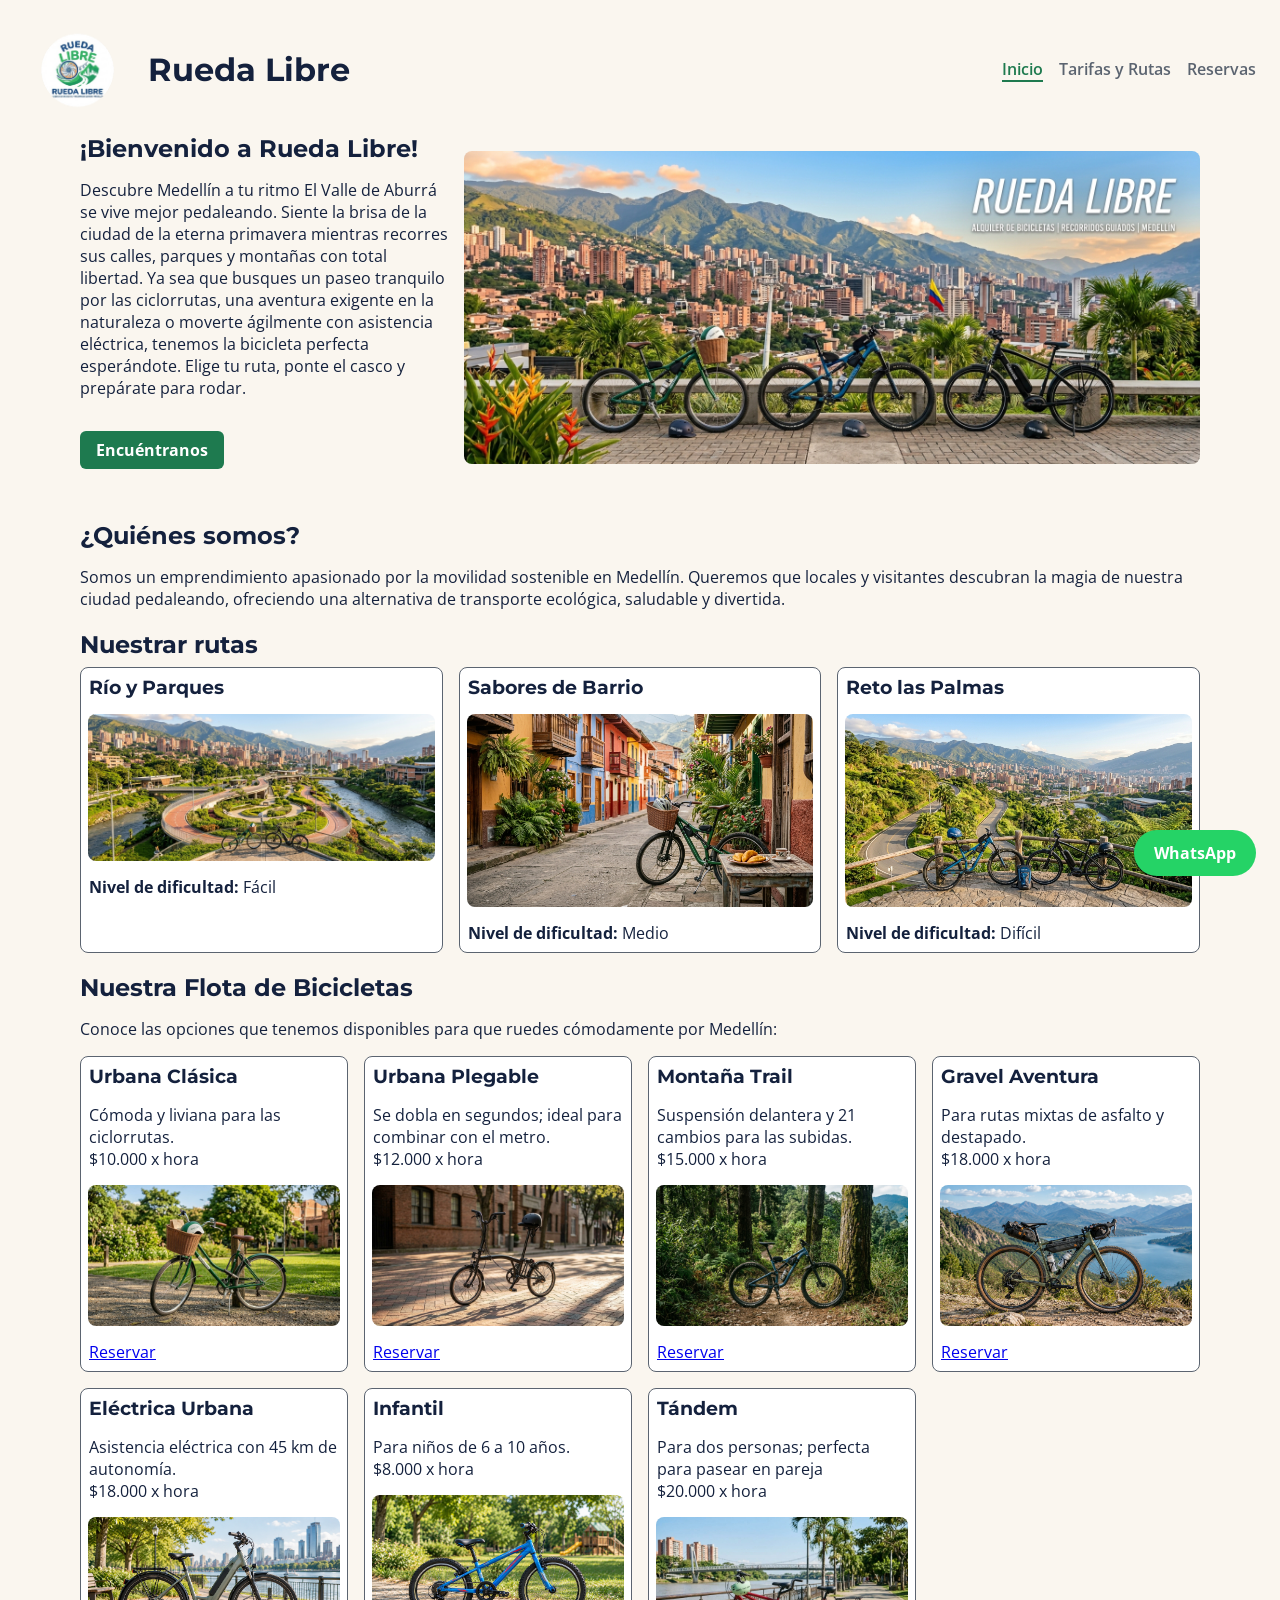
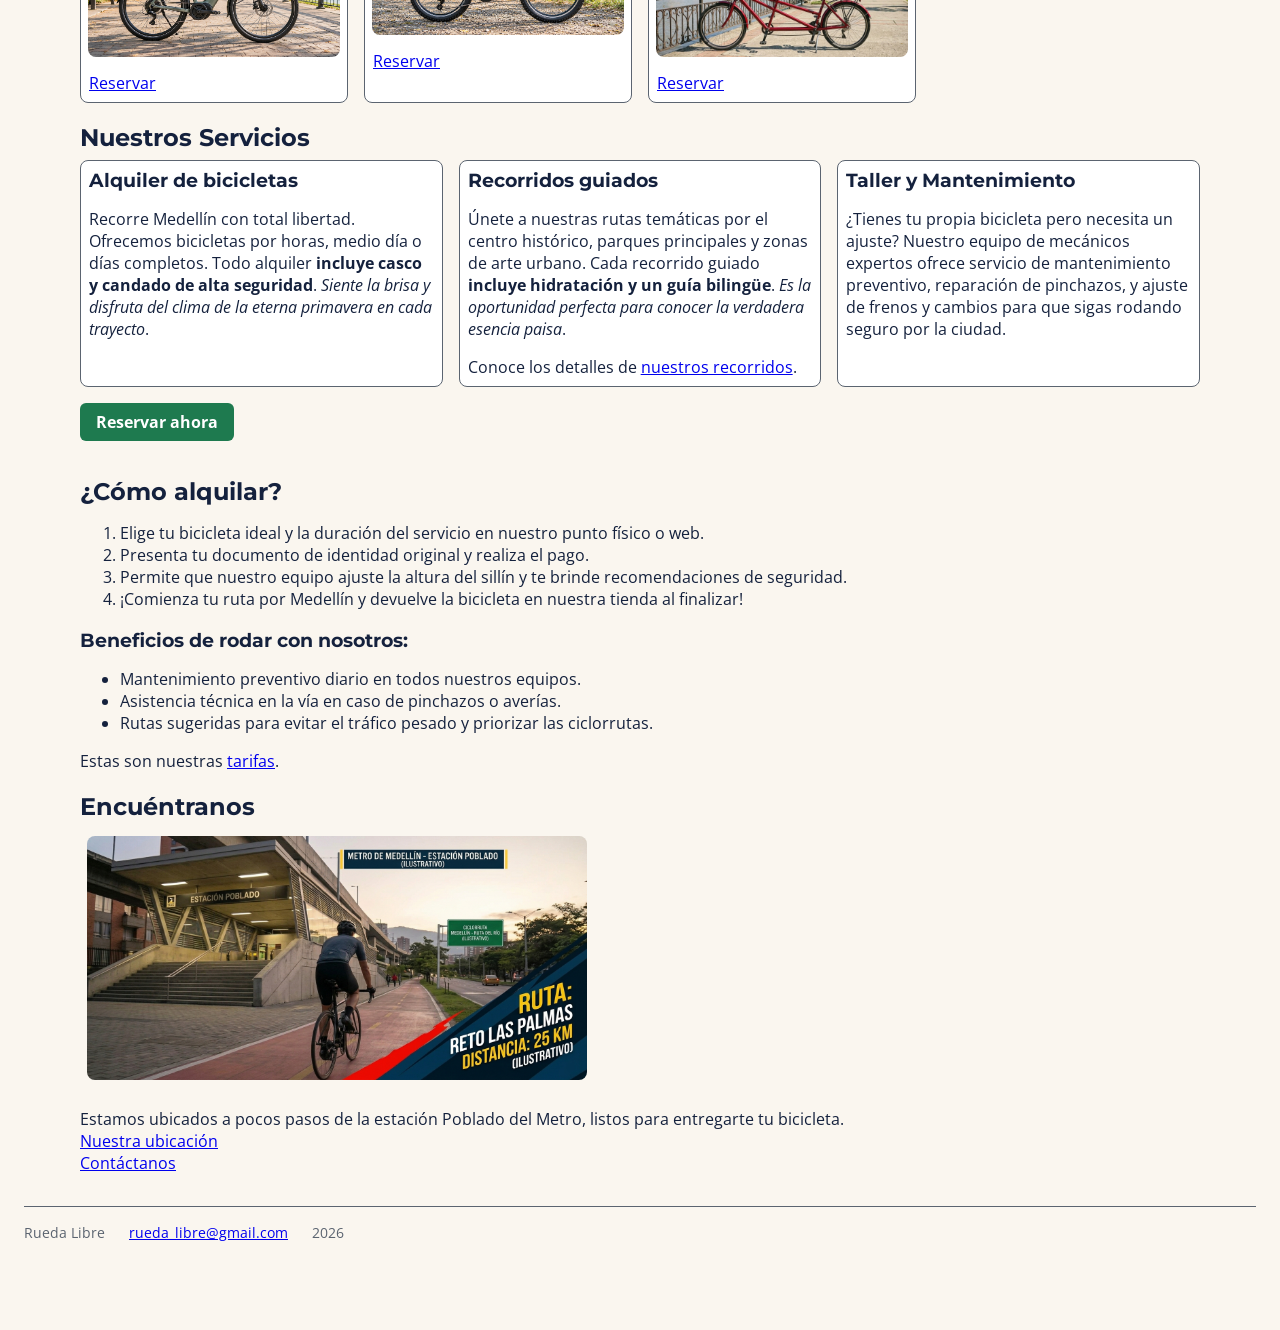
==== index.html @ ef1212b7 "MiniReto 5 - Sem 2" ====
<!doctype html>
<html lang="es">

<head>
    <meta charset="UTF-8" />
    <meta name="viewport" content="width=device-width, initial-scale=1.0" />
    <title>Rueda Libre | Alquiler de bicicletas en Medellín</title>
    <link rel="preconnect" href="https://fonts.googleapis.com" />
    <link rel="preconnect" href="https://fonts.gstatic.com" crossorigin />
    <link href="https://fonts.googleapis.com/css2?family=Montserrat:wght@700&family=Open+Sans:wght@400;600&display=swap"
        rel="stylesheet" />
    <link rel="stylesheet" href="css/style.css" />
</head>

<body>
    <header>
        <div class="header_left">
            <img src="img/rueda-libre.png" alt="Logo Rueda Libre">
            <h1>Rueda Libre</h1>
        </div>
        <div class="header_right">
            <nav>
                <ul id="menu">
                    <li><a href="index.html" class="activo">Inicio</a></li>
                    <li><a href="paginas/tarifas.html">Tarifas y Rutas</a></li>
                    <li><a href="paginas/reservas.html">Reservas</a></li>
                </ul>
            </nav>
        </div>
    </header>
    <main>
        <div id="contenedor-portada">
            <div>
                <h2>¡Bienvenido a Rueda Libre!</h2>
                <p>
                    Descubre Medellín a tu ritmo El Valle de
                    Aburrá se vive mejor pedaleando. Siente la brisa de la ciudad de la
                    eterna primavera mientras recorres sus calles, parques y montañas
                    con total libertad. Ya sea que busques un paseo tranquilo por las
                    ciclorrutas, una aventura exigente en la naturaleza o moverte
                    ágilmente con asistencia eléctrica, tenemos la bicicleta perfecta
                    esperándote. Elige tu ruta, ponte el casco y prepárate para rodar.
                </p>
                <p><a href="#encuentranos" class="boton-primario">Encuéntranos</a></p>
            </div>
            <img src="img/portada.jpeg" alt="Portada Rueda Libre" id="imagen-portada">
        </div>

        <section>
            <h2>¿Quiénes somos?</h2>
            <p>
                Somos un emprendimiento apasionado por la movilidad sostenible en
                Medellín. Queremos que locales y visitantes descubran la magia de
                nuestra ciudad pedaleando, ofreciendo una alternativa de transporte
                ecológica, saludable y divertida.
            </p>
        </section>

        <section>
            <h2>Nuestrar rutas</h2>
            <div class="contenedor-tarjeta">
                <article>
                    <h3>Río y Parques</h3>
                    <img src="img/ruta-rio-parques.jpg" alt="Imagen ilustrativa Río y Parques">
                    <p><strong>Nivel de dificultad: </strong>Fácil</p>
                </article>
                <article>
                    <h3>Sabores de Barrio</h3>
                    <img src="img/ruta-sabores-barrio.jpg" alt="Imagen ilustrativa Sabores de Barrio">
                    <p><strong>Nivel de dificultad: </strong>Medio</p>
                </article>
                <article>
                    <h3>Reto las Palmas</h3>
                    <img src="img/ruta-reto-palmas.jpg" alt="Imagen ilustrativa Reto las Palmas">
                    <p><strong>Nivel de dificultad: </strong>Difícil</p>
                </article>
            </div>
        </section>

        <section>
            <h2>Nuestra Flota de Bicicletas</h2>
            <p>
                Conoce las opciones que tenemos disponibles para que ruedes
                cómodamente por Medellín:
            </p>
            <div class="contenedor-tarjeta">
                <article>
                    <h3>Urbana Clásica</h3>
                    <p>Cómoda y liviana para las ciclorrutas. <br />$10.000 x hora</p>
                    <img src="img/urbana-clasica.jpg" alt="Bicicleta Urbana Clásica">
                    <a href="paginas/reservas.html">Reservar</a>
                </article>

                <article>
                    <h3>Urbana Plegable</h3>
                    <p>
                        Se dobla en segundos; ideal para combinar con el metro.
                        <br />$12.000 x hora
                    </p>
                    <img src="img/urbana-plegable.jpg" alt="Bicicleta Urbana Plegable">
                    <a href="paginas/reservas.html">Reservar</a>
                </article>

                <article>
                    <h3>Montaña Trail</h3>
                    <p>
                        Suspensión delantera y 21 cambios para las subidas. <br />$15.000
                        x hora
                    </p>
                    <img src="img/montana-trail.jpg" alt="Bicicleta Montaña Trail">
                    <a href="paginas/reservas.html">Reservar</a>
                </article>

                <article>
                    <h3>Gravel Aventura</h3>
                    <p>
                        Para rutas mixtas de asfalto y destapado. <br />$18.000 x hora
                    </p>
                    <img src="img/gravel-aventura.jpg" alt="Bicicleta Gravel Aventura">
                    <a href="paginas/reservas.html">Reservar</a>
                </article>

                <article>
                    <h3>Eléctrica Urbana</h3>
                    <p>
                        Asistencia eléctrica con 45 km de autonomía. <br />$18.000 x hora
                    </p>
                    <img src="img/electrica-urbana.jpg" alt="Bicicleta Eléctrica Urbana">
                    <a href="paginas/reservas.html">Reservar</a>
                </article>

                <article>
                    <h3>Infantil</h3>
                    <p>Para niños de 6 a 10 años. <br />$8.000 x hora</p>
                    <img src="img/bicicleta-infantil.jpg" alt="Bicicleta Infantil">
                    <a href="paginas/reservas.html">Reservar</a>
                </article>

                <article>
                    <h3>Tándem</h3>
                    <p>
                        Para dos personas; perfecta para pasear en pareja <br />$20.000 x
                        hora
                    </p>
                    <img src="img/bicicleta-tandem.jpg" alt="Bicicleta Tándem">
                    <a href="paginas/reservas.html">Reservar</a>
                </article>
            </div>
        </section>

        <section>
            <h2>Nuestros Servicios</h2>
            <div class="contenedor-tarjeta">
                <article>
                    <h3>Alquiler de bicicletas</h3>
                    <p>
                        Recorre Medellín con total libertad. Ofrecemos bicicletas por
                        horas, medio día o días completos. Todo alquiler
                        <strong>incluye casco y candado de alta seguridad</strong>.
                        <em>Siente la brisa y disfruta del clima de la eterna primavera en
                            cada trayecto</em>.
                    </p>
                </article>

                <article>
                    <h3>Recorridos guiados</h3>
                    <p>
                        Únete a nuestras rutas temáticas por el centro histórico, parques
                        principales y zonas de arte urbano. Cada recorrido guiado
                        <strong>incluye hidratación y un guía bilingüe</strong>.
                        <em>Es la oportunidad perfecta para conocer la verdadera esencia
                            paisa</em>.
                    </p>
                    <p>
                        Conoce los detalles de
                        <a href="paginas/tarifas.html#recorridos_guiados" id="recorridos">nuestros recorridos</a>.
                    </p>
                </article>

                <article>
                    <h3>Taller y Mantenimiento</h3>
                    <p>
                        ¿Tienes tu propia bicicleta pero necesita un ajuste? Nuestro
                        equipo de mecánicos expertos ofrece servicio de mantenimiento
                        preventivo, reparación de pinchazos, y ajuste de frenos y cambios
                        para que sigas rodando seguro por la ciudad.
                    </p>
                </article>
            </div>
            <a href="paginas/reservas.html" class="boton-primario">Reservar ahora</a>
        </section>

        <section>
            <h2>¿Cómo alquilar?</h2>
            <ol>
                <li>
                    Elige tu bicicleta ideal y la duración del servicio en nuestro punto
                    físico o web.
                </li>
                <li>
                    Presenta tu documento de identidad original y realiza el pago.
                </li>
                <li>
                    Permite que nuestro equipo ajuste la altura del sillín y te brinde
                    recomendaciones de seguridad.
                </li>
                <li>
                    ¡Comienza tu ruta por Medellín y devuelve la bicicleta en nuestra
                    tienda al finalizar!
                </li>
            </ol>

            <h3>Beneficios de rodar con nosotros:</h3>
            <ul>
                <li>Mantenimiento preventivo diario en todos nuestros equipos.</li>
                <li>Asistencia técnica en la vía en caso de pinchazos o averías.</li>
                <li>
                    Rutas sugeridas para evitar el tráfico pesado y priorizar las
                    ciclorrutas.
                </li>
            </ul>
            <p>Estas son nuestras <a href="paginas/tarifas.html">tarifas</a>.</p>
        </section>

        <section>
            <h2 id="encuentranos">Encuéntranos</h2>
            <img src="img/ruta.jpeg" alt="Imagen Ilustrativa Ruta: Reto de Palmas" width="500" height="300" />
            <p>
                Estamos ubicados a pocos pasos de la estación Poblado del Metro,
                listos para entregarte tu bicicleta.<br />
                <a href="https://maps.app.goo.gl/J8Z7sCLFVsoX4RQG8" target="_blank">Nuestra ubicación</a><br />
                <a href="mailto:rueda_libre@gmail.com">Contáctanos</a>
            </p>
        </section>
    </main>
    <footer>
        Rueda Libre
        <a href="mailto:rueda_libre@gmail.com">rueda_libre@gmail.com</a>
        2026
    </footer>

    <a href="https://wa.me/573000000000" target="_blank" class="boton-whatsapp" aria-label="Contactar por WhatsApp">
        WhatsApp
    </a>
</body>

</html>
---- css/style.css ----
/************************************************************************
 * RUEDA LIBRE v1.5 - HOJA DE ESTILOS (CSS)
 * Arquitectura: Mobile-First
 ************************************************************************/

/* ==========================================================================
1. VARIABLES GLOBALES Y RESET
========================================================================== */
:root {
    --color-verde: #1e7a4f;
    --color-naranja: #f39a2b;
    --color-azul: #14213d;
    --color-crema: #faf6ef;
    --color-gris: #5b6470;

    --font-titulos: "Montserrat", system-ui, -apple-system, sans-serif;
    --font-cuerpo: "Open Sans", Arial, Helvetica, sans-serif;

    --spacing-sm: 0.5rem;
    --spacing-md: 1rem;
    --spacing-lg: 2rem;
}

* {
    box-sizing: border-box;
}

/* ==========================================================================
2. ESTILOS BASE Y TIPOGRAFÍA
   ========================================================================== */
body {
    background-color: var(--color-crema);
    font-family: var(--font-cuerpo);
    color: var(--color-azul);
    padding: var(--spacing-md);
    padding-bottom: 5rem;
}

main {
    max-width: 70rem;
    margin: 0 auto;
}

h1,
h2,
h3 {
    font-family: var(--font-titulos);
    color: var(--color-azul);
    margin-bottom: var(--spacing-sm);
}

h1 {
    margin: 0;
    padding: 0;
}

p,
ul,
ol {
    margin-bottom: var(--spacing-md);
}

img {
    max-width: 100%;
    height: auto;
    border-radius: 8px;
    margin: 7px;
}

#imagen-portada {
    max-width: 100%;
    height: auto;
    margin: 0;
}

/* ==========================================================================
3. DISEÑO MÓVIL (MOBILE FIRST - ESTILOS POR DEFECTO)
========================================================================== */

/* --- 3.1 Encabezado y Navegación --- */
header {
    display: flex;
    flex-direction: column;
    justify-content: center;
    align-items: center;
    gap: 1rem;
}

.header_left {
    display: flex;
    justify-content: space-around;
    align-items: center;
    gap: 1rem;
}

.header_right {
    display: flex;
    justify-content: flex-end;
    align-items: center;
}

header img {
    padding: 0;
    border: 0;
    width: 20%;
    max-width: 20rem;
    min-height: 10vh;
    margin: 0;
    object-fit: cover;
}

nav {
    display: flex;
    justify-content: center;
    align-items: center;
}

nav ul {
    padding: 0;
}

#menu {
    display: flex;
    flex-direction: column;
    justify-content: center;
    align-items: center;
    gap: 1rem;
    list-style: none;
}

#menu a {
    color: var(--color-gris);
    text-decoration: none;
    font-weight: 600;
}

#menu a.activo {
    color: var(--color-verde);
    border-bottom: 2px solid var(--color-verde);
}

#menu a:hover,
#menu a:focus {
    color: var(--color-naranja);
    outline: 2px dashed var(--color-naranja);
    outline-offset: 4px;
}

/* --- 3.2 Componentes: Tarjetas, Botones y WhatsApp --- */

/* Portada */

/* Tarjetas de servicios */
.contenedor-tarjeta {
    display: grid;
    grid-template-columns: 1fr;
    gap: var(--spacing-md);
}

article {
    display: flex;
    flex-direction: column;
    column-gap: 5rem;
    border: 1px solid var(--color-gris);
    border-radius: 8px;
    background-color: #ffffff;
}

article p,
article h3,
article a {
    margin: var(--spacing-sm);
}

#recorridos {
    margin: 0;
}

/* Formulario y Contacto */
#contenedor-reservas {
    display: grid;
    grid-template-columns: 1fr;
    gap: 2rem;
}

#contenedor-formulario {
    display: grid;
    order: -1;
}

.contenedor-campo-informacion {
    display: flex;
    flex-direction: column;
    gap: 1rem;
    margin-bottom: var(--spacing-md);
}

/* Botones Principales */
.boton-primario,
button {
    display: inline-block;
    background-color: var(--color-verde);
    color: #ffffff;
    padding: var(--spacing-sm) var(--spacing-md);
    border-radius: 6px;
    text-decoration: none;
    font-weight: 700;
    border: none;
    cursor: pointer;
    margin: var(--spacing-md) 0;
}

.boton-primario:hover,
.boton-primario:focus,
button:hover,
button:focus {
    background-color: var(--color-naranja);
    color: var(--color-azul);
    outline: 3px solid var(--color-azul);
}

/* Botón flotante de WhatsApp */
.boton-whatsapp {
    position: fixed;
    bottom: 1.5rem;
    right: 1.5rem;
    background-color: #25d366;
    color: #ffffff;
    padding: 0.75rem 1.25rem;
    border-radius: 50px;
    text-decoration: none;
    font-weight: 700;
}

.boton-whatsapp:hover,
.boton-whatsapp:focus {
    background-color: #128c7e;
    outline: 3px solid var(--color-naranja);
}

/* --- 3.3 Tablas y Formularios --- */
table {
    width: 100%;
    border-collapse: collapse;
    margin-bottom: var(--spacing-lg);
    font-size: smaller;
}

th,
td {
    padding: 0.25rem;
    border: 1px solid var(--color-gris);
}

th {
    background-color: var(--color-azul);
    color: var(--color-crema);
}

fieldset {
    border: 1px solid var(--color-gris);
    border-radius: 8px;
    padding: var(--spacing-md);
    margin-bottom: var(--spacing-md);
}

label {
    display: block;
    margin-bottom: var(--spacing-sm);
    font-weight: 600;
}

select,
textarea {
    width: 100%;
    padding: var(--spacing-sm);
    margin-bottom: var(--spacing-md);
    border: 1px solid var(--color-gris);
    border-radius: 4px;
}

input:focus,
select:focus,
textarea:focus {
    outline: 3px solid var(--color-naranja);
    border-color: var(--color-naranja);
}

/* --- 3.4 Pie de Página (Footer) --- */
footer {
    display: flex;
    flex-direction: column;
    justify-content: flex-start;
    align-items: flex-start;
    gap: 1rem;
    flex-wrap: wrap;
    border-top: 1px solid var(--color-gris);
    padding-top: var(--spacing-md);
    margin-top: var(--spacing-lg);
    color: var(--color-gris);
    font-size: 0.9rem;
}

/* ==========================================================================
4. MEDIA QUERIES: TABLET (768px en adelante)
========================================================================== */
@media (min-width: 767px) {
    header {
        display: flex;
        flex-direction: row;
        justify-content: space-between;
        align-items: center;
        flex-wrap: wrap;
    }

    .header_left {
        display: flex;
        justify-content: flex-start;
        align-items: center;
        gap: 1rem;
    }

    .header_right {
        display: flex;
        justify-content: flex-end;
        align-items: center;
    }

    #menu {
        display: flex;
        flex-direction: row;
        justify-content: center;
        align-items: center;
        gap: 1rem;
        list-style: none;
    }

    /* Portada */
    #contenedor-portada {
        display: grid;
        grid-template-columns: 1fr 2fr;
        align-items: center;
        gap: 1rem;
    }

    /* Tarjetas de servicios */
    .contenedor-tarjeta {
        display: grid;
        grid-template-columns: repeat(auto-fit, minmax(15rem, 1fr));
        gap: var(--spacing-md);
    }

    /* Formulario y Contacto */
    #contenedor-reservas {
        display: grid;
        grid-template-columns: 2fr 1fr;
        gap: 5rem;
    }

    table {
        width: 100%;
        border-collapse: collapse;
        margin-bottom: var(--spacing-lg);
        font-size: 1rem;
    }

    th,
    td {
        padding: var(--spacing-sm);
        border: 1px solid var(--color-gris);
    }

    footer {
        display: flex;
        flex-direction: row;
        justify-content: flex-start;
        align-items: flex-start;
        gap: 1.5rem;
        flex-wrap: wrap;
        border-top: 1px solid var(--color-gris);
        padding-top: var(--spacing-md);
        margin-top: var(--spacing-lg);
        color: var(--color-gris);
        font-size: 0.9rem;
    }
}

/* ==========================================================================
5. MEDIA QUERIES: ESCRITORIO (1200px en adelante)
========================================================================== */
@media (min-width: 1200px) {
    header {
        display: flex;
        flex-direction: row;
        justify-content: space-between;
        align-items: center;
        flex-wrap: wrap;
    }

    .header_left {
        display: flex;
        justify-content: flex-start;
        align-items: center;
        gap: 1rem;
    }

    .header_right {
        display: flex;
        justify-content: flex-end;
        align-items: center;
    }

    #menu {
        display: flex;
        flex-direction: row;
        justify-content: center;
        align-items: center;
        gap: 1rem;
        list-style: none;
    }

    /* Portada */
    #contenedor-portada {
        display: grid;
        grid-template-columns: 1fr 2fr;
        align-items: center;
        gap: 1rem;
    }

    /* Tarjetas de servicios */
    .contenedor-tarjeta {
        display: grid;
        grid-template-columns: repeat(auto-fit, minmax(15rem, 1fr));
        gap: var(--spacing-md);
    }

    /* Formulario y Contacto */
    #contenedor-reservas {
        display: grid;
        grid-template-columns: 2fr 1fr;
        gap: 5rem;
    }

    table {
        width: 100%;
        border-collapse: collapse;
        margin-bottom: var(--spacing-lg);
        font-size: 1rem;
    }

    th,
    td {
        padding: var(--spacing-sm);
        border: 1px solid var(--color-gris);
    }

    footer {
        display: flex;
        flex-direction: row;
        justify-content: flex-start;
        align-items: flex-start;
        gap: 1.5rem;
        flex-wrap: wrap;
        border-top: 1px solid var(--color-gris);
        padding-top: var(--spacing-md);
        margin-top: var(--spacing-lg);
        color: var(--color-gris);
        font-size: 0.9rem;
    }
}
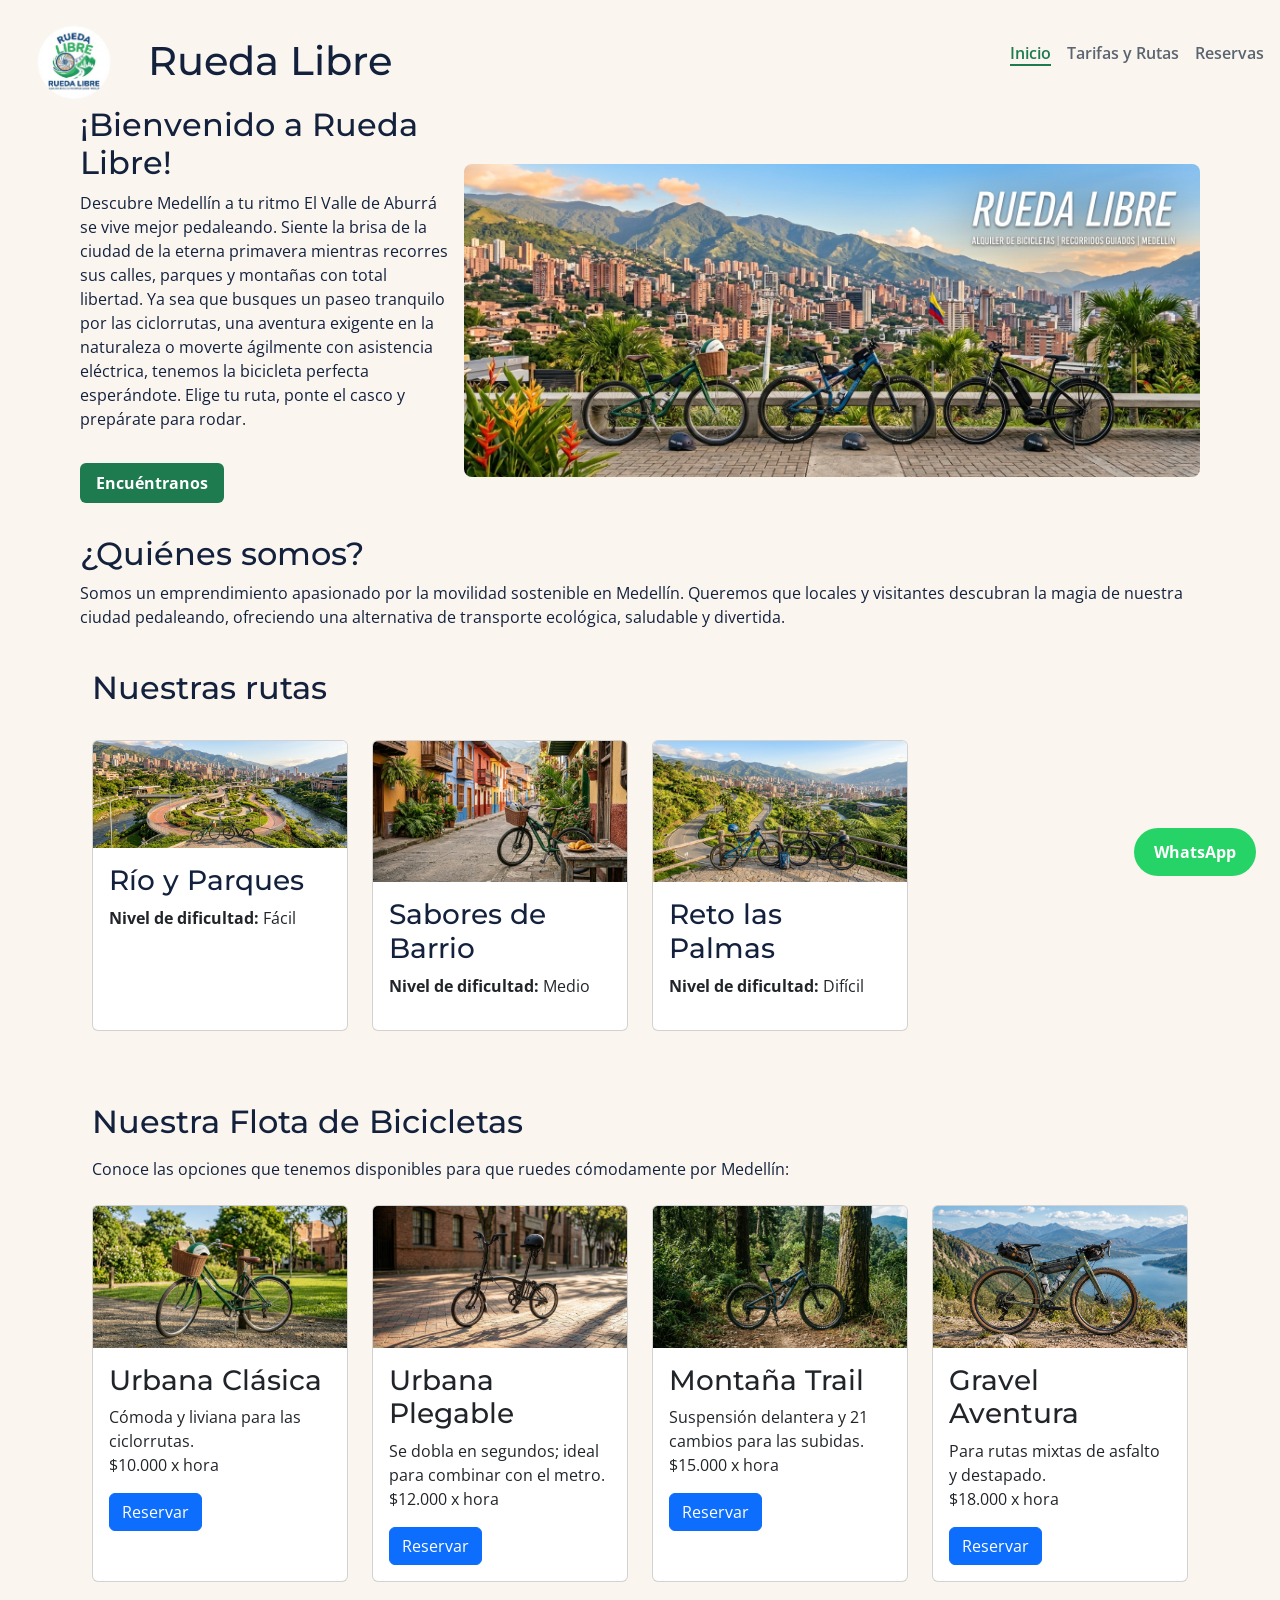
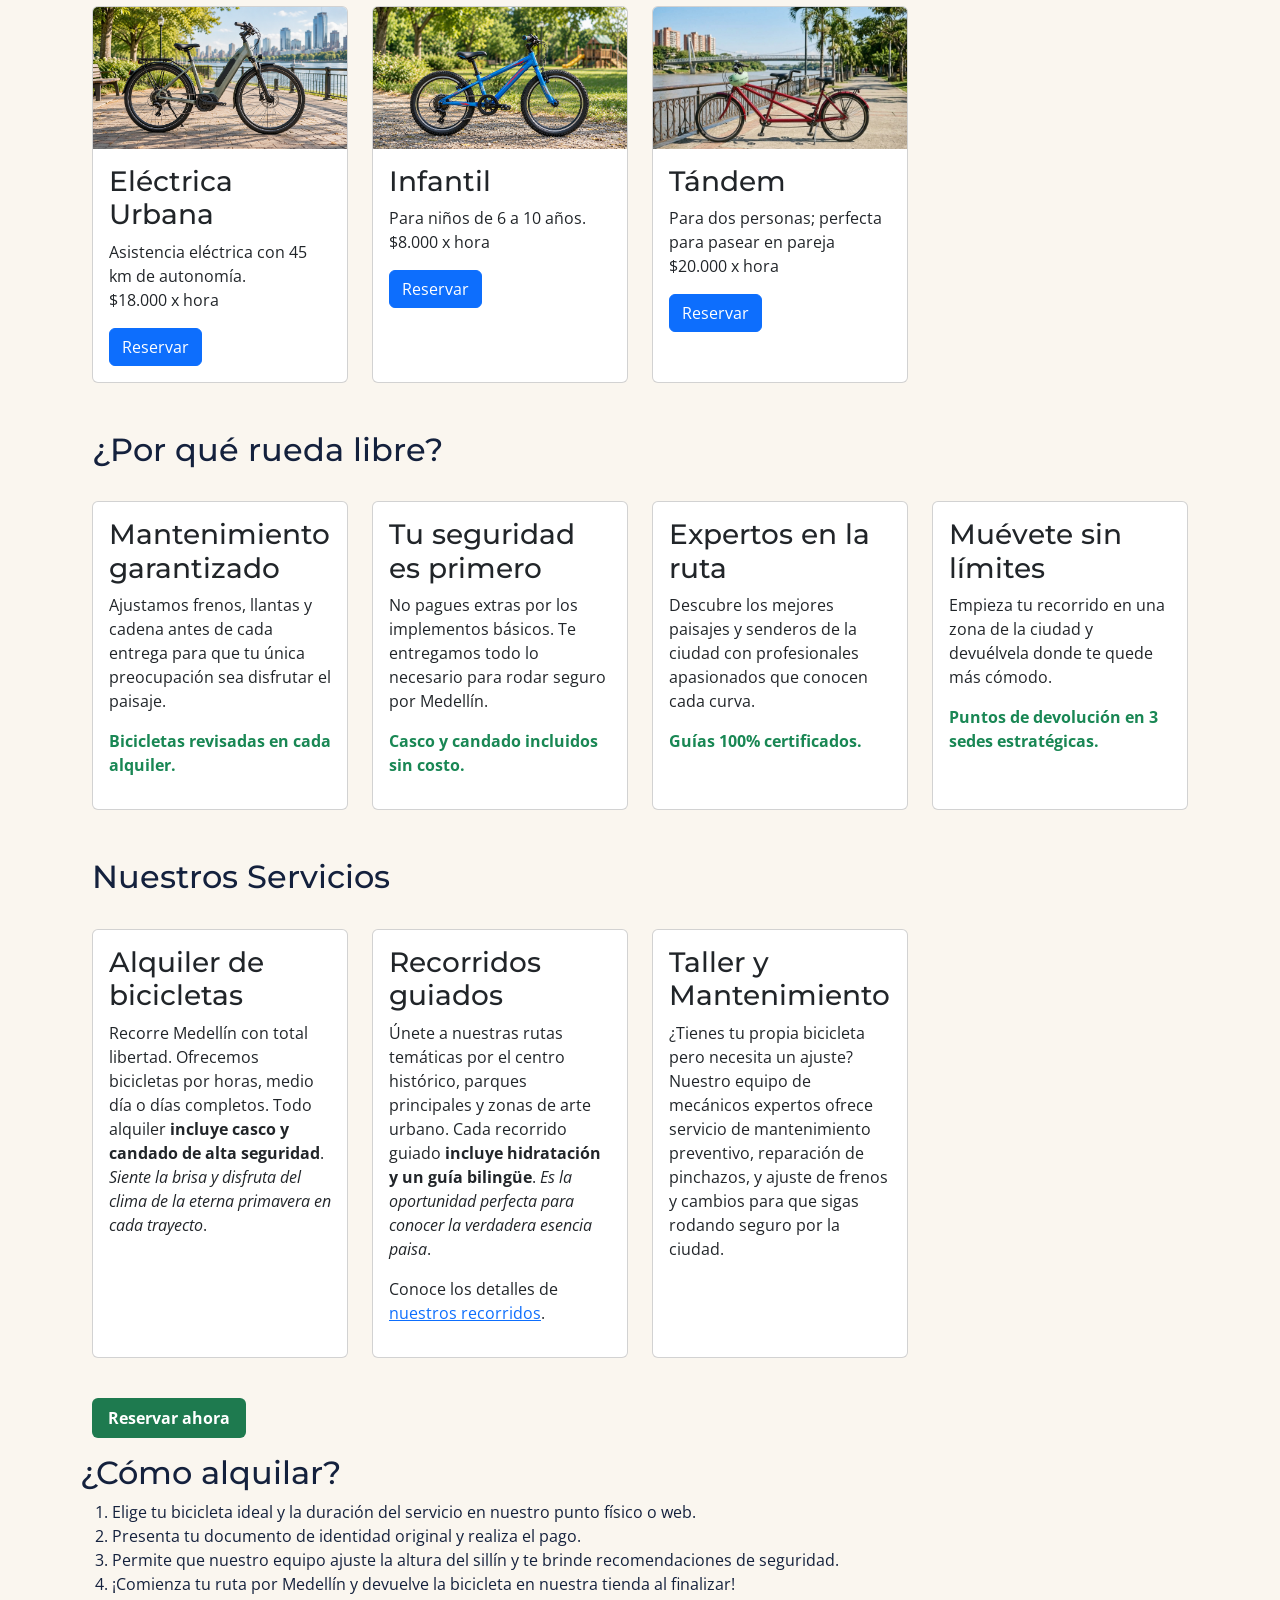
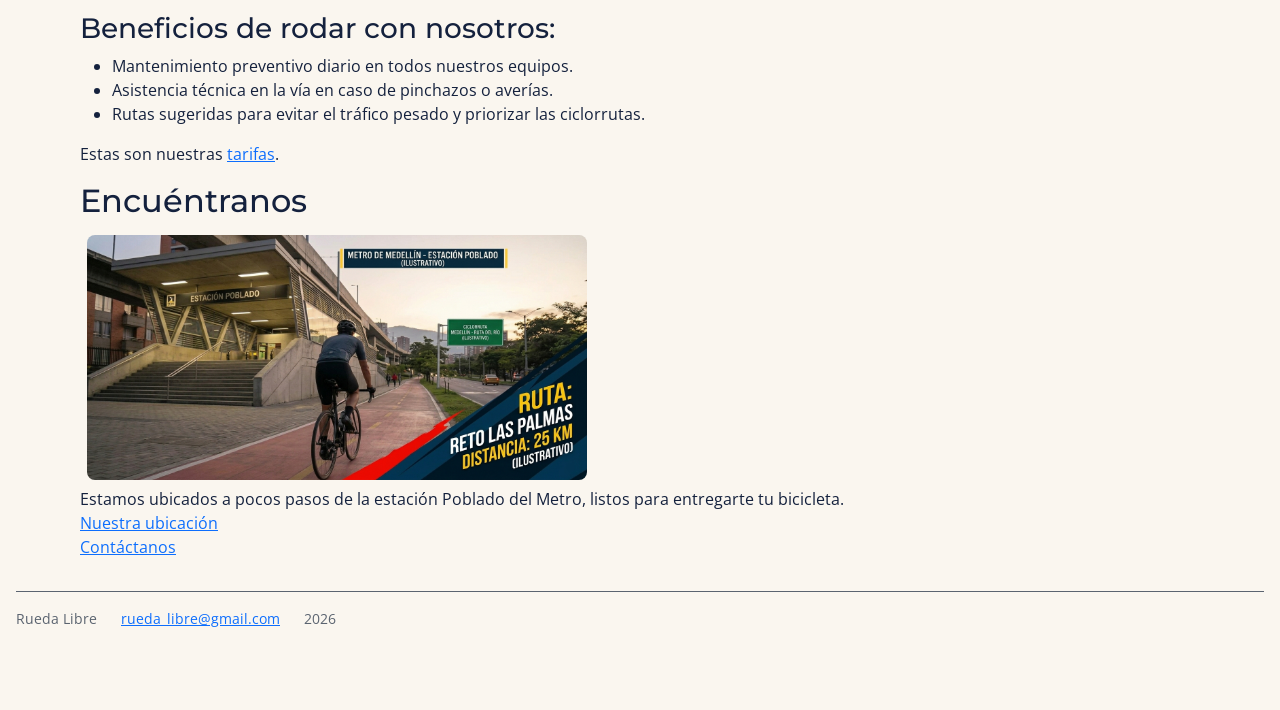
==== commit 5d72cd08: "feat: MiniReto 7 - Sem 2" ====
--- a/index.html
+++ b/index.html
@@ -9,6 +9,8 @@
     <link rel="preconnect" href="https://fonts.gstatic.com" crossorigin />
     <link href="https://fonts.googleapis.com/css2?family=Montserrat:wght@700&family=Open+Sans:wght@400;600&display=swap"
         rel="stylesheet" />
+    <link href="https://cdn.jsdelivr.net/npm/bootstrap@5.3.8/dist/css/bootstrap.min.css" rel="stylesheet"
+        integrity="sha384-sRIl4kxILFvY47J16cr9ZwB07vP4J8+LH7qKQnuqkuIAvNWLzeN8tE5YBujZqJLB" crossorigin="anonymous">
     <link rel="stylesheet" href="css/style.css" />
 </head>
 
@@ -56,136 +58,226 @@
             </p>
         </section>
 
-        <section>
-            <h2>Nuestrar rutas</h2>
-            <div class="contenedor-tarjeta">
-                <article>
-                    <h3>Río y Parques</h3>
-                    <img src="img/ruta-rio-parques.jpg" alt="Imagen ilustrativa Río y Parques">
-                    <p><strong>Nivel de dificultad: </strong>Fácil</p>
-                </article>
-                <article>
-                    <h3>Sabores de Barrio</h3>
-                    <img src="img/ruta-sabores-barrio.jpg" alt="Imagen ilustrativa Sabores de Barrio">
-                    <p><strong>Nivel de dificultad: </strong>Medio</p>
-                </article>
-                <article>
-                    <h3>Reto las Palmas</h3>
-                    <img src="img/ruta-reto-palmas.jpg" alt="Imagen ilustrativa Reto las Palmas">
-                    <p><strong>Nivel de dificultad: </strong>Difícil</p>
-                </article>
-            </div>
-        </section>
-
-        <section>
+        <section class="container py-4">
+            <h2>Nuestras rutas</h2>
+            <div class="row g-4 py-4">
+                <div class="col-12 col-sm-6 col-lg-4 col-xl-3">
+                    <article class="card h-100">
+                        <img src="img/ruta-rio-parques.jpg" alt="Imagen ilustrativa Río y Parques" class="card-img-top">
+                        <div class="card-body">
+                            <h3>Río y Parques</h3>
+                            <p><strong>Nivel de dificultad: </strong>Fácil</p>
+                        </div>
+                    </article>
+                </div>
+                <div class="col-12 col-sm-6 col-lg-4 col-xl-3">
+                    <article class="card h-100">
+                        <img src="img/ruta-sabores-barrio.jpg" alt="Imagen ilustrativa Sabores de Barrio" class="card-img-top">
+                        <div class="card-body">
+                            <h3>Sabores de Barrio</h3>
+                            <p><strong>Nivel de dificultad: </strong>Medio</p>
+                        </div>
+                    </article>
+                </div>
+                <div class="col-12 col-sm-6 col-lg-4 col-xl-3">
+                    <article class="card h-100">
+                        <img src="img/ruta-reto-palmas.jpg" alt="Imagen ilustrativa Reto las Palmas" class="card-img-top">
+                        <div class="card-body">
+                            <h3>Reto las Palmas</h3>
+                            <p><strong>Nivel de dificultad: </strong>Difícil</p>
+                        </div>
+                    </article>
+                </div>
+            </div>
+        </section>
+
+        <section class="container py-4">
             <h2>Nuestra Flota de Bicicletas</h2>
-            <p>
+            <p class="py-2">
                 Conoce las opciones que tenemos disponibles para que ruedes
                 cómodamente por Medellín:
             </p>
-            <div class="contenedor-tarjeta">
-                <article>
-                    <h3>Urbana Clásica</h3>
-                    <p>Cómoda y liviana para las ciclorrutas. <br />$10.000 x hora</p>
-                    <img src="img/urbana-clasica.jpg" alt="Bicicleta Urbana Clásica">
-                    <a href="paginas/reservas.html">Reservar</a>
-                </article>
-
-                <article>
-                    <h3>Urbana Plegable</h3>
-                    <p>
-                        Se dobla en segundos; ideal para combinar con el metro.
-                        <br />$12.000 x hora
-                    </p>
-                    <img src="img/urbana-plegable.jpg" alt="Bicicleta Urbana Plegable">
-                    <a href="paginas/reservas.html">Reservar</a>
-                </article>
-
-                <article>
-                    <h3>Montaña Trail</h3>
-                    <p>
-                        Suspensión delantera y 21 cambios para las subidas. <br />$15.000
-                        x hora
-                    </p>
-                    <img src="img/montana-trail.jpg" alt="Bicicleta Montaña Trail">
-                    <a href="paginas/reservas.html">Reservar</a>
-                </article>
-
-                <article>
-                    <h3>Gravel Aventura</h3>
-                    <p>
-                        Para rutas mixtas de asfalto y destapado. <br />$18.000 x hora
-                    </p>
-                    <img src="img/gravel-aventura.jpg" alt="Bicicleta Gravel Aventura">
-                    <a href="paginas/reservas.html">Reservar</a>
-                </article>
-
-                <article>
-                    <h3>Eléctrica Urbana</h3>
-                    <p>
-                        Asistencia eléctrica con 45 km de autonomía. <br />$18.000 x hora
-                    </p>
-                    <img src="img/electrica-urbana.jpg" alt="Bicicleta Eléctrica Urbana">
-                    <a href="paginas/reservas.html">Reservar</a>
-                </article>
-
-                <article>
-                    <h3>Infantil</h3>
-                    <p>Para niños de 6 a 10 años. <br />$8.000 x hora</p>
-                    <img src="img/bicicleta-infantil.jpg" alt="Bicicleta Infantil">
-                    <a href="paginas/reservas.html">Reservar</a>
-                </article>
-
-                <article>
-                    <h3>Tándem</h3>
-                    <p>
-                        Para dos personas; perfecta para pasear en pareja <br />$20.000 x
-                        hora
-                    </p>
-                    <img src="img/bicicleta-tandem.jpg" alt="Bicicleta Tándem">
-                    <a href="paginas/reservas.html">Reservar</a>
-                </article>
-            </div>
-        </section>
-
-        <section>
+            <div class="row g-4">
+                <div class="col-12 col-sm-6 col-lg-4 col-xl-3">
+                    <article class="card h-100">
+                        <img src="img/urbana-clasica.jpg" class="card-img-top" alt="Bicicleta Urbana Clásica">
+                        <div class="card-body">
+                            <h3 class="card-title">Urbana Clásica</h3>
+                            <p class="card-text">Cómoda y liviana para las ciclorrutas. <br />$10.000 x hora</p>
+                            <a href="paginas/reservas.html" class="btn btn-primary">Reservar</a>
+                        </div>
+                    </article>
+                </div>
+
+                <div class="col-12 col-sm-6 col-lg-4 col-xl-3">
+                    <article class="card h-100">
+                        <img src="img/urbana-plegable.jpg" class="card-img-top" alt="Bicicleta Urbana Plegable">
+                        <div class="card-body">
+                            <h3 class="card-title">Urbana Plegable</h3>
+                            <p class="card-text">Se dobla en segundos; ideal para combinar con el metro.
+                                <br />$12.000 x hora
+                            </p>
+                            <a href="paginas/reservas.html" class="btn btn-primary">Reservar</a>
+                        </div>
+                    </article>
+                </div>
+
+                <div class="col-12 col-sm-6 col-lg-4 col-xl-3">
+                    <article class="card h-100">
+                        <img src="img/montana-trail.jpg" class="card-img-top" alt="Bicicleta Montaña Trail">
+                        <div class="card-body">
+                            <h3 class="card-title">Montaña Trail</h3>
+                            <p class="card-text">Suspensión delantera y 21 cambios para las subidas. <br />$15.000 x
+                                hora</p>
+                            <a href="paginas/reservas.html" class="btn btn-primary">Reservar</a>
+                        </div>
+                    </article>
+                </div>
+
+                <div class="col-12 col-sm-6 col-lg-4 col-xl-3">
+                    <article class="card h-100">
+                        <img src="img/gravel-aventura.jpg" class="card-img-top" alt="Bicicleta Gravel Aventura">
+                        <div class="card-body">
+                            <h3 class="card-title">Gravel Aventura</h3>
+                            <p class="card-text">Para rutas mixtas de asfalto y destapado. <br />$18.000 x hora</p>
+                            <a href="paginas/reservas.html" class="btn btn-primary">Reservar</a>
+                        </div>
+                    </article>
+                </div>
+
+                <div class="col-12 col-sm-6 col-lg-4 col-xl-3">
+                    <article class="card h-100">
+                        <img src="img/electrica-urbana.jpg" class="card-img-top" alt="Bicicleta Eléctrica Urbana">
+                        <div class="card-body">
+                            <h3 class="card-title">Eléctrica Urbana</h3>
+                            <p class="card-text">Asistencia eléctrica con 45 km de autonomía. <br />$18.000 x hora
+                            </p>
+                            <a href="paginas/reservas.html" class="btn btn-primary">Reservar</a>
+                        </div>
+                    </article>
+                </div>
+
+                <div class="col-12 col-sm-6 col-lg-4 col-xl-3">
+                    <article class="card h-100">
+                        <img src="img/bicicleta-infantil.jpg" class="card-img-top" alt="Bicicleta Infantil">
+                        <div class="card-body">
+                            <h3 class="card-title">Infantil</h3>
+                            <p class="card-text">Para niños de 6 a 10 años. <br />$8.000 x hora</p>
+                            <a href="paginas/reservas.html" class="btn btn-primary">Reservar</a>
+                        </div>
+                    </article>
+                </div>
+
+                <div class="col-12 col-sm-6 col-lg-4 col-xl-3">
+                    <article class="card h-100">
+                        <img src="img/bicicleta-tandem.jpg" class="card-img-top" alt="Bicicleta Tándem">
+                        <div class="card-body">
+                            <h3 class="card-title">Tándem</h3>
+                            <p class="card-text">Para dos personas; perfecta para pasear en pareja <br />$20.000 x
+                                hora</p>
+                            <a href="paginas/reservas.html" class="btn btn-primary">Reservar</a>
+                        </div>
+                    </article>
+                </div>
+            </div>
+        </section>
+
+        <section class="container py-4">
+            <h2>¿Por qué rueda libre?</h2>
+            <div class="row g-4 py-4">
+                <div class="col-12 col-sm-6 col-lg-4 col-xl-3">
+                    <article class="card h-100">
+                        <div class="card-body">
+                            <h3 class="card-title">Mantenimiento garantizado</h3>
+                            <p class="card-text">Ajustamos frenos, llantas y cadena antes de cada entrega para que tu
+                                única preocupación sea disfrutar el paisaje.</p>
+                            <p class="fw-bold text-success">Bicicletas revisadas en cada alquiler.</p>
+                        </div>
+                    </article>
+                </div>
+                <div class="col-12 col-sm-6 col-lg-4 col-xl-3">
+                    <article class="card h-100">
+                        <div class="card-body">
+                            <h3 class="card-title">Tu seguridad es primero</h3>
+                            <p class="card-text">No pagues extras por los implementos básicos. Te entregamos todo lo
+                                necesario para rodar seguro por Medellín.</p>
+                            <p class="fw-bold text-success">Casco y candado incluidos sin costo.</p>
+                        </div>
+                    </article>
+                </div>
+                <div class="col-12 col-sm-6 col-lg-4 col-xl-3">
+                    <article class="card h-100">
+                        <div class="card-body">
+                            <h3 class="card-title">Expertos en la ruta</h3>
+                            <p class="card-text">Descubre los mejores paisajes y senderos de la ciudad con profesionales
+                                apasionados que conocen cada curva.</p>
+                            <p class="fw-bold text-success">Guías 100% certificados.</p>
+                        </div>
+                    </article>
+                </div>
+                <div class="col-12 col-sm-6 col-lg-4 col-xl-3">
+                    <article class="card h-100">
+                        <div class="card-body">
+                            <h3 class="card-title">Muévete sin límites</h3>
+                            <p class="card-text">Empieza tu recorrido en una zona de la ciudad y devuélvela donde te
+                                quede más cómodo.</p>
+                            <p class="fw-bold text-success">Puntos de devolución en 3 sedes estratégicas.</p>
+                        </div>
+                    </article>
+                </div>
+            </div>
+        </section>
+
+        <section class="container">
             <h2>Nuestros Servicios</h2>
-            <div class="contenedor-tarjeta">
-                <article>
-                    <h3>Alquiler de bicicletas</h3>
-                    <p>
-                        Recorre Medellín con total libertad. Ofrecemos bicicletas por
-                        horas, medio día o días completos. Todo alquiler
-                        <strong>incluye casco y candado de alta seguridad</strong>.
-                        <em>Siente la brisa y disfruta del clima de la eterna primavera en
-                            cada trayecto</em>.
-                    </p>
-                </article>
-
-                <article>
-                    <h3>Recorridos guiados</h3>
-                    <p>
-                        Únete a nuestras rutas temáticas por el centro histórico, parques
-                        principales y zonas de arte urbano. Cada recorrido guiado
-                        <strong>incluye hidratación y un guía bilingüe</strong>.
-                        <em>Es la oportunidad perfecta para conocer la verdadera esencia
-                            paisa</em>.
-                    </p>
-                    <p>
-                        Conoce los detalles de
-                        <a href="paginas/tarifas.html#recorridos_guiados" id="recorridos">nuestros recorridos</a>.
-                    </p>
-                </article>
-
-                <article>
-                    <h3>Taller y Mantenimiento</h3>
-                    <p>
-                        ¿Tienes tu propia bicicleta pero necesita un ajuste? Nuestro
-                        equipo de mecánicos expertos ofrece servicio de mantenimiento
-                        preventivo, reparación de pinchazos, y ajuste de frenos y cambios
-                        para que sigas rodando seguro por la ciudad.
-                    </p>
-                </article>
+            <div class="row g-4 py-4">
+                <div class="col-12 col-sm-6 col-lg-4 col-xl-3">
+                    <article class="card h-100">
+                        <div class="card-body">
+                            <h3 class="card-title">Alquiler de bicicletas</h3>
+                            <p>
+                                Recorre Medellín con total libertad. Ofrecemos bicicletas por
+                                horas, medio día o días completos. Todo alquiler
+                                <strong>incluye casco y candado de alta seguridad</strong>.
+                                <em>Siente la brisa y disfruta del clima de la eterna primavera en
+                                    cada trayecto</em>.
+                            </p>
+                        </div>
+                    </article>
+                </div>
+
+                <div class="col-12 col-sm-6 col-lg-4 col-xl-3">
+                    <article class="card h-100">
+                        <div class="card-body">
+                            <h3 class="card-title">Recorridos guiados</h3>
+                            <p>
+                                Únete a nuestras rutas temáticas por el centro histórico, parques
+                                principales y zonas de arte urbano. Cada recorrido guiado
+                                <strong>incluye hidratación y un guía bilingüe</strong>.
+                                <em>Es la oportunidad perfecta para conocer la verdadera esencia
+                                    paisa</em>.
+                            </p>
+                            <p>
+                                Conoce los detalles de
+                                <a href="paginas/tarifas.html#recorridos_guiados" id="recorridos">nuestros recorridos</a>.
+                            </p>
+                        </div>
+                    </article>
+                </div>
+
+                <div class="col-12 col-sm-6 col-lg-4 col-xl-3">
+                    <article class="card h-100">
+                        <div class="card-body">
+                            <h3 class="card-title">Taller y Mantenimiento</h3>
+                            <p>
+                                ¿Tienes tu propia bicicleta pero necesita un ajuste? Nuestro
+                                equipo de mecánicos expertos ofrece servicio de mantenimiento
+                                preventivo, reparación de pinchazos, y ajuste de frenos y cambios
+                                para que sigas rodando seguro por la ciudad.
+                            </p>
+                        </div>
+                    </article>
+                </div>
             </div>
             <a href="paginas/reservas.html" class="boton-primario">Reservar ahora</a>
         </section>
@@ -242,6 +334,9 @@
     <a href="https://wa.me/573000000000" target="_blank" class="boton-whatsapp" aria-label="Contactar por WhatsApp">
         WhatsApp
     </a>
+    <script src="https://cdn.jsdelivr.net/npm/bootstrap@5.3.8/dist/js/bootstrap.bundle.min.js"
+        integrity="sha384-FKyoEForCGlyvwx9Hj09JcYn3nv7wiPVlz7YYwJrWVcXK/BmnVDxM+D2scQbITxI"
+        crossorigin="anonymous"></script>
 </body>
 
 </html>
--- a/css/style.css
+++ b/css/style.css
@@ -1,11 +1,8 @@
-/************************************************************************
- * RUEDA LIBRE v1.5 - HOJA DE ESTILOS (CSS)
- * Arquitectura: Mobile-First
- ************************************************************************/
-
 /* ==========================================================================
 1. VARIABLES GLOBALES Y RESET
 ========================================================================== */
+
+/* Tarifas y Reservas */
 :root {
     --color-verde: #1e7a4f;
     --color-naranja: #f39a2b;
@@ -21,6 +18,7 @@
     --spacing-lg: 2rem;
 }
 
+/* Tarifas y Reservas */
 * {
     box-sizing: border-box;
 }
@@ -28,6 +26,8 @@
 /* ==========================================================================
 2. ESTILOS BASE Y TIPOGRAFÍA
    ========================================================================== */
+
+/* Tarifas y Reservas */
 body {
     background-color: var(--color-crema);
     font-family: var(--font-cuerpo);
@@ -36,11 +36,13 @@
     padding-bottom: 5rem;
 }
 
+/* Tarifas y Reservas */
 main {
     max-width: 70rem;
     margin: 0 auto;
 }
 
+/* Tarifas y Reservas */
 h1,
 h2,
 h3 {
@@ -49,17 +51,19 @@
     margin-bottom: var(--spacing-sm);
 }
 
+/* Tarifas y Reservas */
 h1 {
     margin: 0;
     padding: 0;
 }
 
+/* Tarifas y Reservas */
 p,
-ul,
-ol {
+ul {
     margin-bottom: var(--spacing-md);
 }
 
+/* Tarifas y Reservas */
 img {
     max-width: 100%;
     height: auto;
@@ -78,6 +82,8 @@
 ========================================================================== */
 
 /* --- 3.1 Encabezado y Navegación --- */
+
+/* Tarifas y Reservas */
 header {
     display: flex;
     flex-direction: column;
@@ -86,6 +92,7 @@
     gap: 1rem;
 }
 
+/* Tarifas y Reservas */
 .header_left {
     display: flex;
     justify-content: space-around;
@@ -93,12 +100,14 @@
     gap: 1rem;
 }
 
+/* Tarifas y Reservas */
 .header_right {
     display: flex;
     justify-content: flex-end;
     align-items: center;
 }
 
+/* Tarifas y Reservas */
 header img {
     padding: 0;
     border: 0;
@@ -109,16 +118,19 @@
     object-fit: cover;
 }
 
+/* Tarifas y Reservas */
 nav {
     display: flex;
     justify-content: center;
     align-items: center;
 }
 
+/* Tarifas y Reservas */
 nav ul {
     padding: 0;
 }
 
+/* Tarifas y Reservas */
 #menu {
     display: flex;
     flex-direction: column;
@@ -128,17 +140,20 @@
     list-style: none;
 }
 
+/* Tarifas y Reservas */
 #menu a {
     color: var(--color-gris);
     text-decoration: none;
     font-weight: 600;
 }
 
+/* Tarifas y Reservas */
 #menu a.activo {
     color: var(--color-verde);
     border-bottom: 2px solid var(--color-verde);
 }
 
+/* Tarifas y Reservas */
 #menu a:hover,
 #menu a:focus {
     color: var(--color-naranja);
@@ -148,46 +163,30 @@
 
 /* --- 3.2 Componentes: Tarjetas, Botones y WhatsApp --- */
 
-/* Portada */
-
-/* Tarjetas de servicios */
-.contenedor-tarjeta {
-    display: grid;
-    grid-template-columns: 1fr;
-    gap: var(--spacing-md);
-}
-
-article {
-    display: flex;
-    flex-direction: column;
-    column-gap: 5rem;
-    border: 1px solid var(--color-gris);
-    border-radius: 8px;
-    background-color: #ffffff;
-}
-
-article p,
-article h3,
-article a {
-    margin: var(--spacing-sm);
-}
-
-#recorridos {
+/* Tarjetas Bootstrap (ajuste de la imagen superior) */
+.card-img-top {
     margin: 0;
+    border-radius: 0;
+    border-top-right-radius: 5px;
+    border-top-left-radius: 5px;
 }
 
 /* Formulario y Contacto */
+
+/* Reservas */
 #contenedor-reservas {
     display: grid;
     grid-template-columns: 1fr;
     gap: 2rem;
 }
 
+/* Reservas */
 #contenedor-formulario {
     display: grid;
     order: -1;
 }
 
+/* Reservas */
 .contenedor-campo-informacion {
     display: flex;
     flex-direction: column;
@@ -196,6 +195,8 @@
 }
 
 /* Botones Principales */
+
+/* Tarifas y Reservas */
 .boton-primario,
 button {
     display: inline-block;
@@ -210,6 +211,7 @@
     margin: var(--spacing-md) 0;
 }
 
+/* Tarifas y Reservas */
 .boton-primario:hover,
 .boton-primario:focus,
 button:hover,
@@ -220,6 +222,8 @@
 }
 
 /* Botón flotante de WhatsApp */
+
+/* Tarifas y Reservas */
 .boton-whatsapp {
     position: fixed;
     bottom: 1.5rem;
@@ -232,6 +236,7 @@
     font-weight: 700;
 }
 
+/* Tarifas y Reservas */
 .boton-whatsapp:hover,
 .boton-whatsapp:focus {
     background-color: #128c7e;
@@ -239,6 +244,8 @@
 }
 
 /* --- 3.3 Tablas y Formularios --- */
+
+/* Tarifas */
 table {
     width: 100%;
     border-collapse: collapse;
@@ -246,17 +253,20 @@
     font-size: smaller;
 }
 
+/* Tarifas */
 th,
 td {
     padding: 0.25rem;
     border: 1px solid var(--color-gris);
 }
 
+/* Tarifas */
 th {
     background-color: var(--color-azul);
     color: var(--color-crema);
 }
 
+/* Reservas */
 fieldset {
     border: 1px solid var(--color-gris);
     border-radius: 8px;
@@ -264,12 +274,14 @@
     margin-bottom: var(--spacing-md);
 }
 
+/* Reservas */
 label {
     display: block;
     margin-bottom: var(--spacing-sm);
     font-weight: 600;
 }
 
+/* Reservas */
 select,
 textarea {
     width: 100%;
@@ -279,6 +291,7 @@
     border-radius: 4px;
 }
 
+/* Reservas */
 input:focus,
 select:focus,
 textarea:focus {
@@ -287,6 +300,8 @@
 }
 
 /* --- 3.4 Pie de Página (Footer) --- */
+
+/* Tarifas y Reservas */
 footer {
     display: flex;
     flex-direction: column;
@@ -305,6 +320,8 @@
 4. MEDIA QUERIES: TABLET (768px en adelante)
 ========================================================================== */
 @media (min-width: 767px) {
+
+    /* Tarifas y Reservas */
     header {
         display: flex;
         flex-direction: row;
@@ -313,6 +330,7 @@
         flex-wrap: wrap;
     }
 
+    /* Tarifas y Reservas */
     .header_left {
         display: flex;
         justify-content: flex-start;
@@ -320,12 +338,14 @@
         gap: 1rem;
     }
 
+    /* Tarifas y Reservas */
     .header_right {
         display: flex;
         justify-content: flex-end;
         align-items: center;
     }
 
+    /* Tarifas y Reservas */
     #menu {
         display: flex;
         flex-direction: row;
@@ -343,20 +363,16 @@
         gap: 1rem;
     }
 
-    /* Tarjetas de servicios */
-    .contenedor-tarjeta {
-        display: grid;
-        grid-template-columns: repeat(auto-fit, minmax(15rem, 1fr));
-        gap: var(--spacing-md);
-    }
-
     /* Formulario y Contacto */
+
+    /* Reservas */
     #contenedor-reservas {
         display: grid;
         grid-template-columns: 2fr 1fr;
         gap: 5rem;
     }
 
+    /* Tarifas */
     table {
         width: 100%;
         border-collapse: collapse;
@@ -364,12 +380,14 @@
         font-size: 1rem;
     }
 
+    /* Tarifas */
     th,
     td {
         padding: var(--spacing-sm);
         border: 1px solid var(--color-gris);
     }
 
+    /* Tarifas y Reservas */
     footer {
         display: flex;
         flex-direction: row;
@@ -389,6 +407,8 @@
 5. MEDIA QUERIES: ESCRITORIO (1200px en adelante)
 ========================================================================== */
 @media (min-width: 1200px) {
+
+    /* Tarifas y Reservas */
     header {
         display: flex;
         flex-direction: row;
@@ -397,6 +417,7 @@
         flex-wrap: wrap;
     }
 
+    /* Tarifas y Reservas */
     .header_left {
         display: flex;
         justify-content: flex-start;
@@ -404,12 +425,14 @@
         gap: 1rem;
     }
 
+    /* Tarifas y Reservas */
     .header_right {
         display: flex;
         justify-content: flex-end;
         align-items: center;
     }
 
+    /* Tarifas y Reservas */
     #menu {
         display: flex;
         flex-direction: row;
@@ -427,20 +450,16 @@
         gap: 1rem;
     }
 
-    /* Tarjetas de servicios */
-    .contenedor-tarjeta {
-        display: grid;
-        grid-template-columns: repeat(auto-fit, minmax(15rem, 1fr));
-        gap: var(--spacing-md);
-    }
-
     /* Formulario y Contacto */
+
+    /* Reservas */
     #contenedor-reservas {
         display: grid;
         grid-template-columns: 2fr 1fr;
         gap: 5rem;
     }
 
+    /* Tarifas */
     table {
         width: 100%;
         border-collapse: collapse;
@@ -448,12 +467,14 @@
         font-size: 1rem;
     }
 
+    /* Tarifas */
     th,
     td {
         padding: var(--spacing-sm);
         border: 1px solid var(--color-gris);
     }
 
+    /* Tarifas y Reservas */
     footer {
         display: flex;
         flex-direction: row;
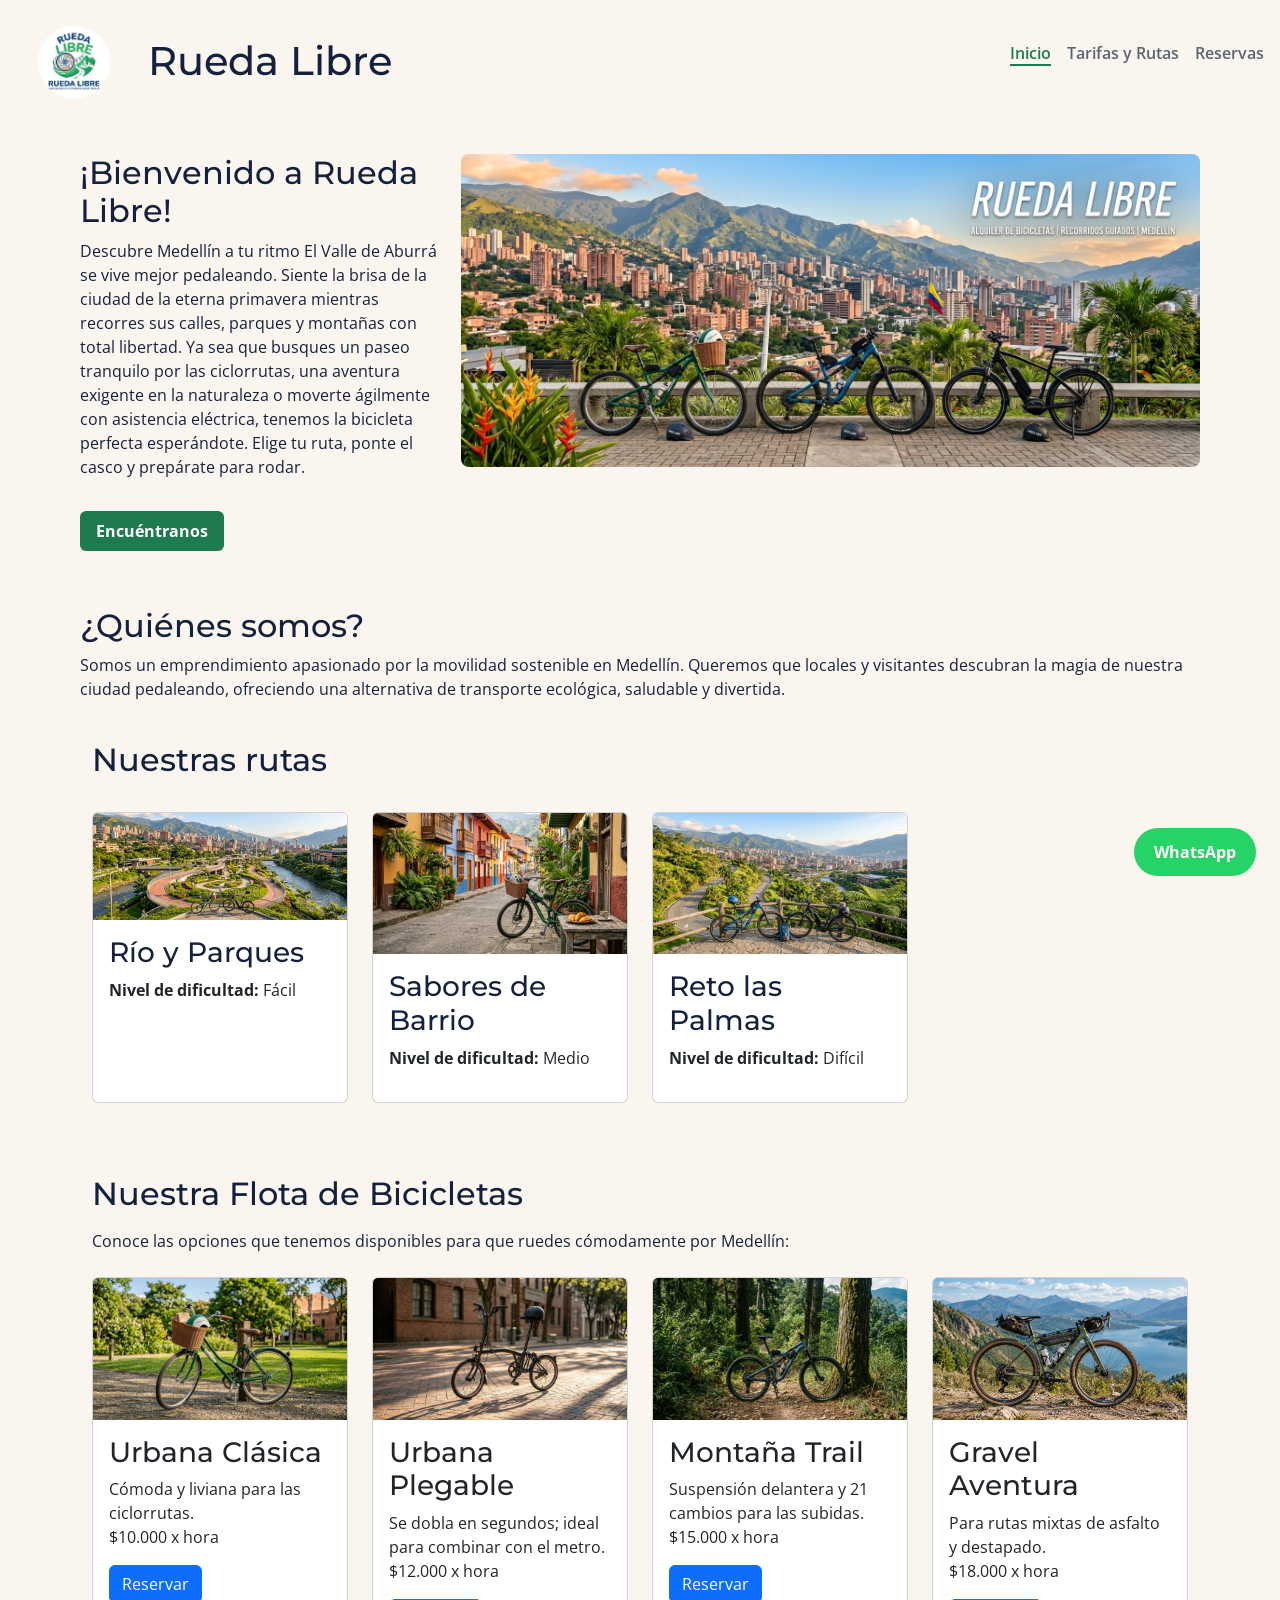
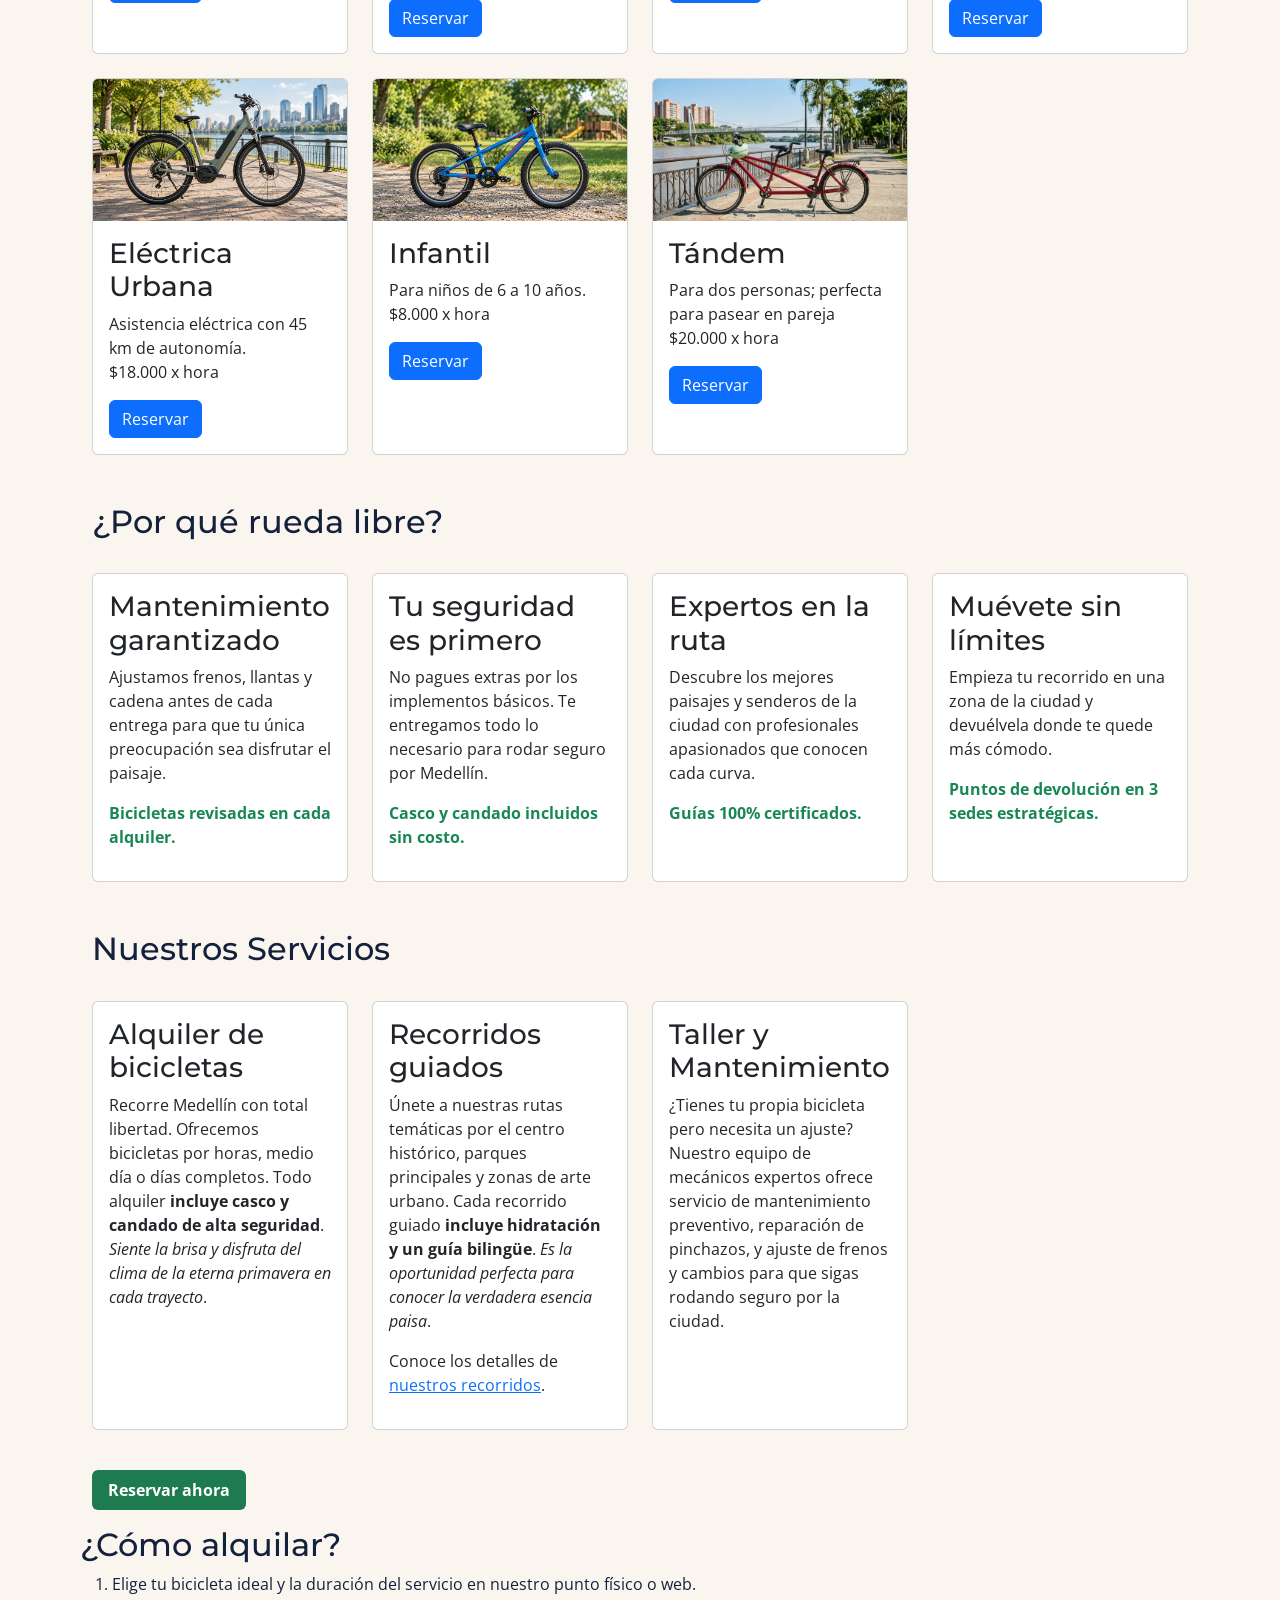
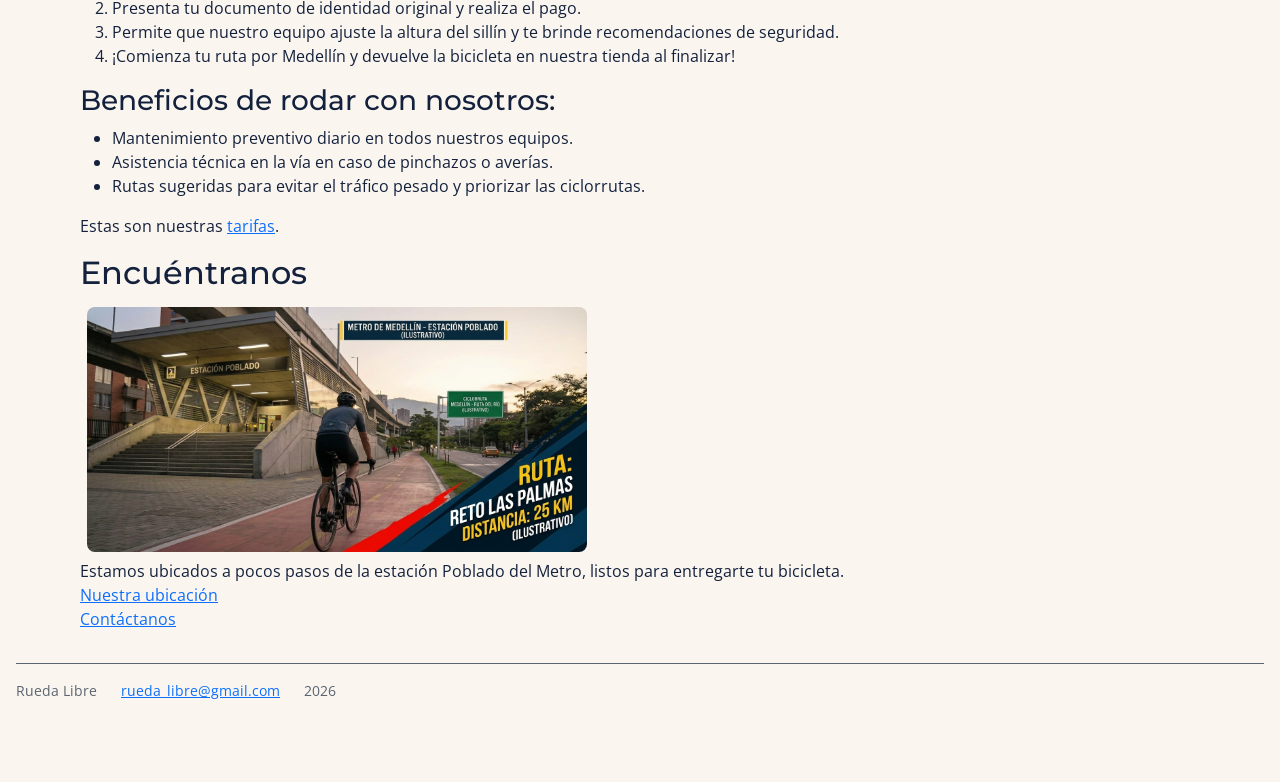
==== commit ebd155eb: "feat: v2.0-beta" ====
--- a/index.html
+++ b/index.html
@@ -31,8 +31,8 @@
         </div>
     </header>
     <main>
-        <div id="contenedor-portada">
-            <div>
+        <div class="row g-4 mt-4 mb-4">
+            <div class="col-12 col-md-4">
                 <h2>¡Bienvenido a Rueda Libre!</h2>
                 <p>
                     Descubre Medellín a tu ritmo El Valle de
@@ -45,7 +45,9 @@
                 </p>
                 <p><a href="#encuentranos" class="boton-primario">Encuéntranos</a></p>
             </div>
-            <img src="img/portada.jpeg" alt="Portada Rueda Libre" id="imagen-portada">
+            <div class="col-12 col-md-8">
+                <img src="img/portada.jpeg" alt="Portada Rueda Libre" id="imagen-portada">
+            </div>
         </div>
 
         <section>
--- a/css/style.css
+++ b/css/style.css
@@ -1,5 +1,5 @@
 /* ==========================================================================
-1. VARIABLES GLOBALES Y RESET
+1. VARIABLES GLOBALES
 ========================================================================== */
 
 /* Tarifas y Reservas */
@@ -18,11 +18,6 @@
     --spacing-lg: 2rem;
 }
 
-/* Tarifas y Reservas */
-* {
-    box-sizing: border-box;
-}
-
 /* ==========================================================================
 2. ESTILOS BASE Y TIPOGRAFÍA
    ========================================================================== */
@@ -48,19 +43,12 @@
 h3 {
     font-family: var(--font-titulos);
     color: var(--color-azul);
-    margin-bottom: var(--spacing-sm);
 }
 
 /* Tarifas y Reservas */
 h1 {
     margin: 0;
     padding: 0;
-}
-
-/* Tarifas y Reservas */
-p,
-ul {
-    margin-bottom: var(--spacing-md);
 }
 
 /* Tarifas y Reservas */
@@ -174,24 +162,8 @@
 /* Formulario y Contacto */
 
 /* Reservas */
-#contenedor-reservas {
-    display: grid;
-    grid-template-columns: 1fr;
-    gap: 2rem;
-}
-
-/* Reservas */
 #contenedor-formulario {
-    display: grid;
     order: -1;
-}
-
-/* Reservas */
-.contenedor-campo-informacion {
-    display: flex;
-    flex-direction: column;
-    gap: 1rem;
-    margin-bottom: var(--spacing-md);
 }
 
 /* Botones Principales */
@@ -248,7 +220,6 @@
 /* Tarifas */
 table {
     width: 100%;
-    border-collapse: collapse;
     margin-bottom: var(--spacing-lg);
     font-size: smaller;
 }
@@ -317,66 +288,24 @@
 }
 
 /* ==========================================================================
-4. MEDIA QUERIES: TABLET (768px en adelante)
+4. MEDIA QUERIES: TABLET (768px en adelante) Solo se redefine lo que cambia respecto al diseño móvil.
 ========================================================================== */
-@media (min-width: 767px) {
+@media (min-width: 768px) {
 
     /* Tarifas y Reservas */
     header {
-        display: flex;
         flex-direction: row;
         justify-content: space-between;
-        align-items: center;
         flex-wrap: wrap;
     }
 
     /* Tarifas y Reservas */
     .header_left {
-        display: flex;
         justify-content: flex-start;
-        align-items: center;
-        gap: 1rem;
-    }
-
-    /* Tarifas y Reservas */
-    .header_right {
-        display: flex;
-        justify-content: flex-end;
-        align-items: center;
-    }
-
-    /* Tarifas y Reservas */
-    #menu {
-        display: flex;
-        flex-direction: row;
-        justify-content: center;
-        align-items: center;
-        gap: 1rem;
-        list-style: none;
-    }
-
-    /* Portada */
-    #contenedor-portada {
-        display: grid;
-        grid-template-columns: 1fr 2fr;
-        align-items: center;
-        gap: 1rem;
-    }
-
-    /* Formulario y Contacto */
-
-    /* Reservas */
-    #contenedor-reservas {
-        display: grid;
-        grid-template-columns: 2fr 1fr;
-        gap: 5rem;
     }
 
     /* Tarifas */
     table {
-        width: 100%;
-        border-collapse: collapse;
-        margin-bottom: var(--spacing-lg);
         font-size: 1rem;
     }
 
@@ -384,22 +313,12 @@
     th,
     td {
         padding: var(--spacing-sm);
-        border: 1px solid var(--color-gris);
     }
 
     /* Tarifas y Reservas */
     footer {
-        display: flex;
         flex-direction: row;
-        justify-content: flex-start;
-        align-items: flex-start;
         gap: 1.5rem;
-        flex-wrap: wrap;
-        border-top: 1px solid var(--color-gris);
-        padding-top: var(--spacing-md);
-        margin-top: var(--spacing-lg);
-        color: var(--color-gris);
-        font-size: 0.9rem;
     }
 }
 
@@ -409,83 +328,7 @@
 @media (min-width: 1200px) {
 
     /* Tarifas y Reservas */
-    header {
-        display: flex;
+    #menu {
         flex-direction: row;
-        justify-content: space-between;
-        align-items: center;
-        flex-wrap: wrap;
-    }
-
-    /* Tarifas y Reservas */
-    .header_left {
-        display: flex;
-        justify-content: flex-start;
-        align-items: center;
-        gap: 1rem;
-    }
-
-    /* Tarifas y Reservas */
-    .header_right {
-        display: flex;
-        justify-content: flex-end;
-        align-items: center;
-    }
-
-    /* Tarifas y Reservas */
-    #menu {
-        display: flex;
-        flex-direction: row;
-        justify-content: center;
-        align-items: center;
-        gap: 1rem;
-        list-style: none;
-    }
-
-    /* Portada */
-    #contenedor-portada {
-        display: grid;
-        grid-template-columns: 1fr 2fr;
-        align-items: center;
-        gap: 1rem;
-    }
-
-    /* Formulario y Contacto */
-
-    /* Reservas */
-    #contenedor-reservas {
-        display: grid;
-        grid-template-columns: 2fr 1fr;
-        gap: 5rem;
-    }
-
-    /* Tarifas */
-    table {
-        width: 100%;
-        border-collapse: collapse;
-        margin-bottom: var(--spacing-lg);
-        font-size: 1rem;
-    }
-
-    /* Tarifas */
-    th,
-    td {
-        padding: var(--spacing-sm);
-        border: 1px solid var(--color-gris);
-    }
-
-    /* Tarifas y Reservas */
-    footer {
-        display: flex;
-        flex-direction: row;
-        justify-content: flex-start;
-        align-items: flex-start;
-        gap: 1.5rem;
-        flex-wrap: wrap;
-        border-top: 1px solid var(--color-gris);
-        padding-top: var(--spacing-md);
-        margin-top: var(--spacing-lg);
-        color: var(--color-gris);
-        font-size: 0.9rem;
     }
 }
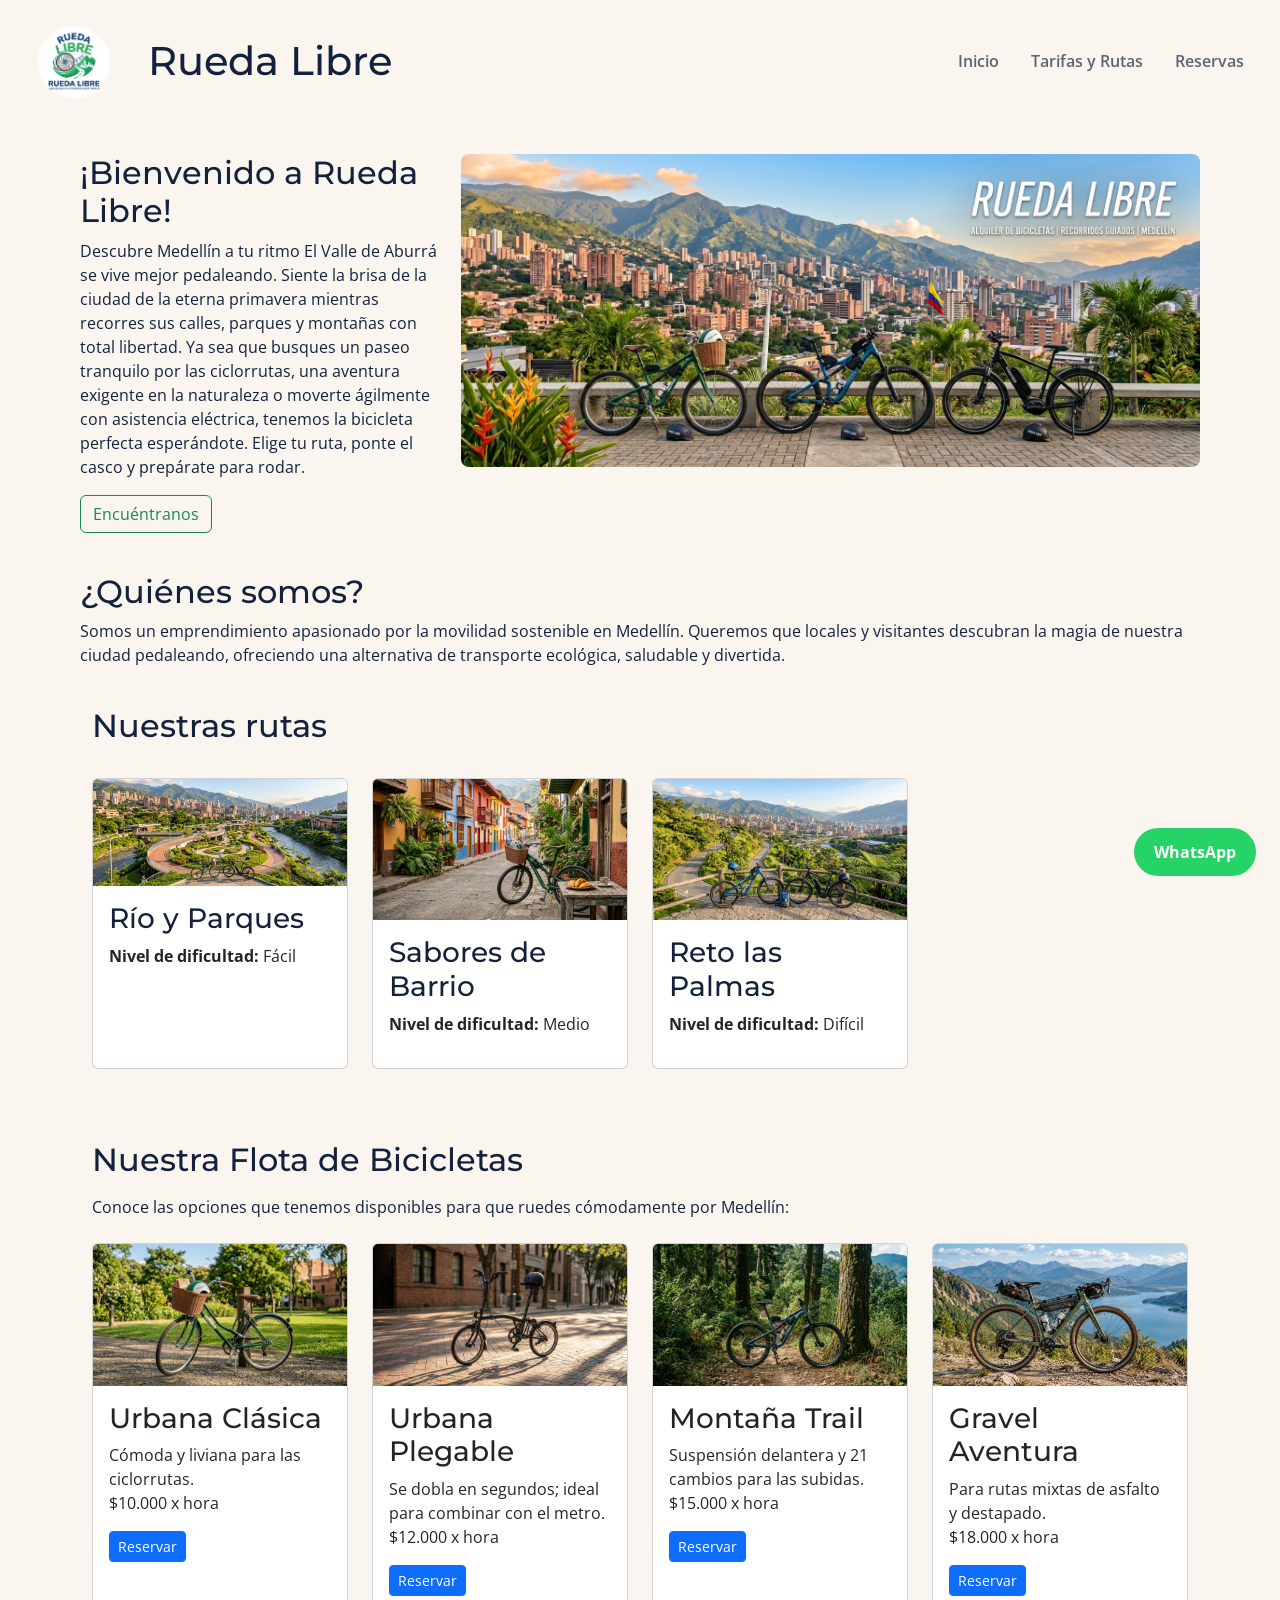
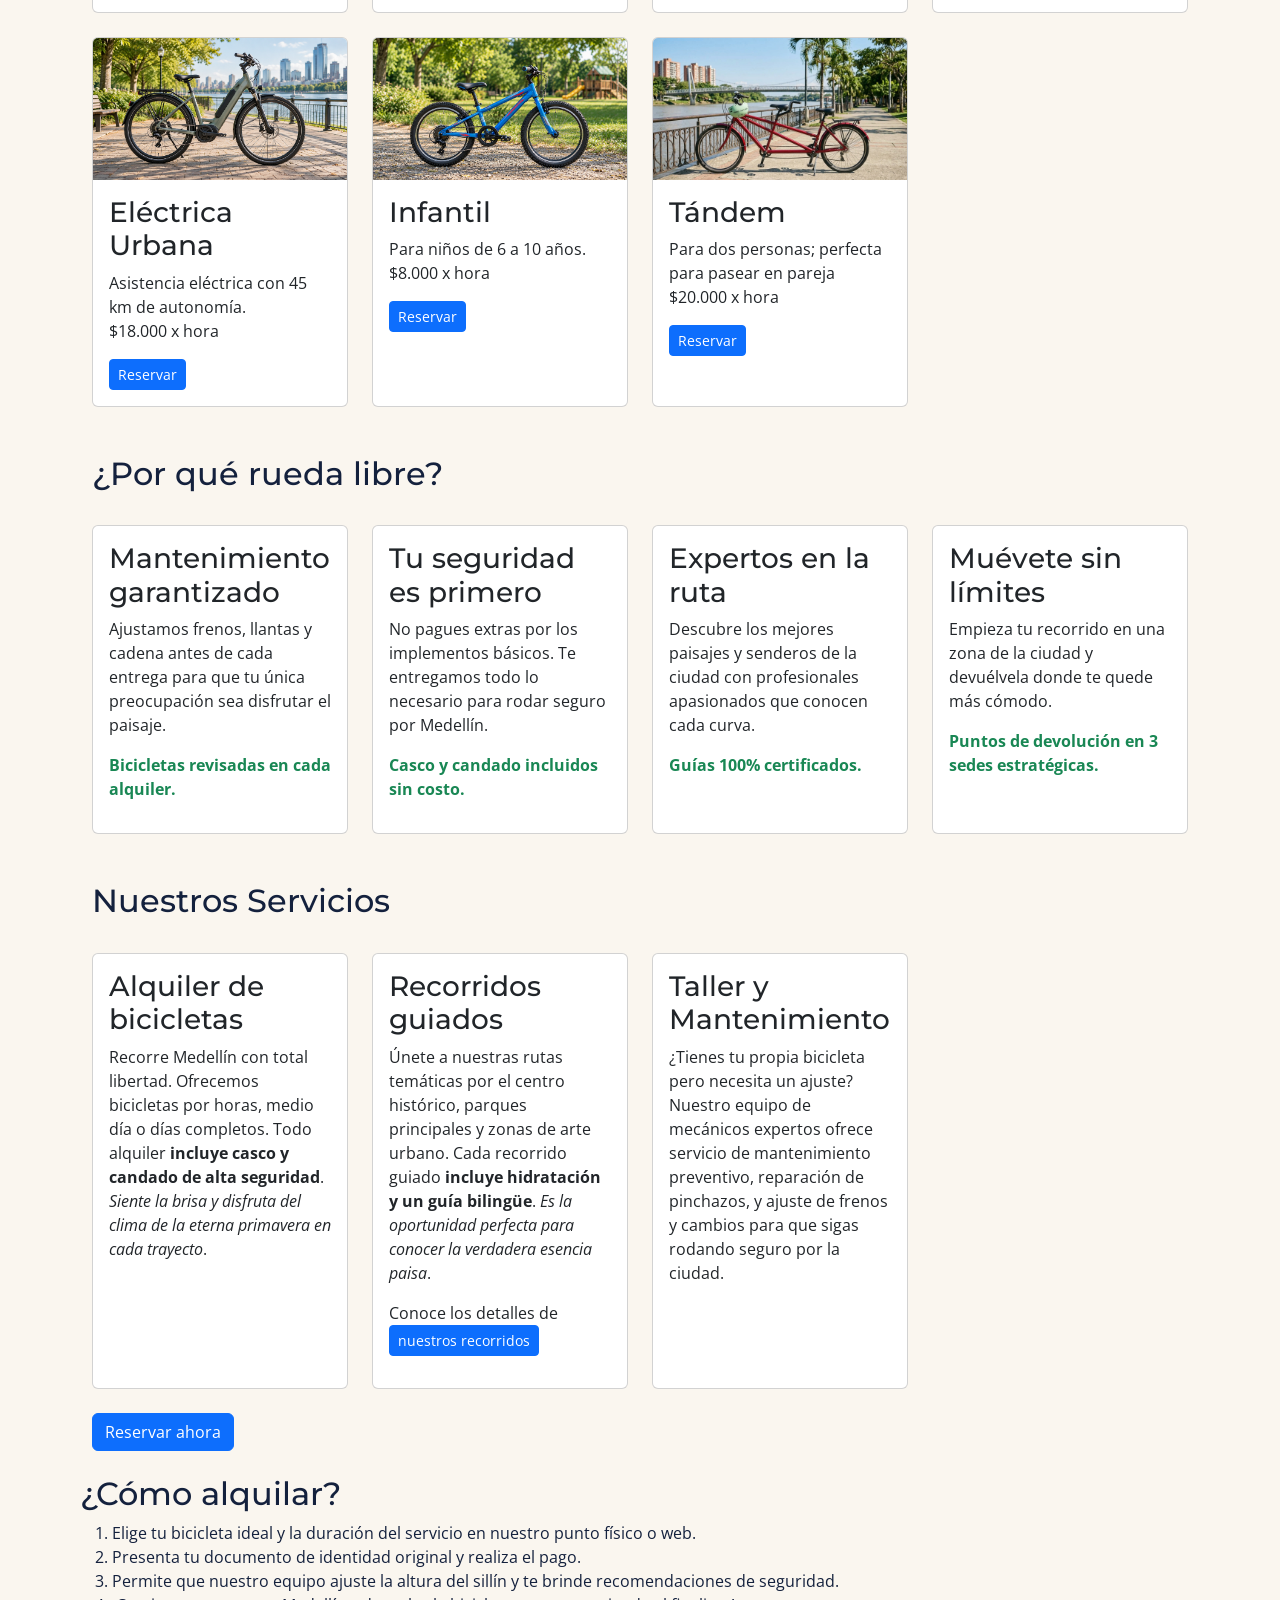
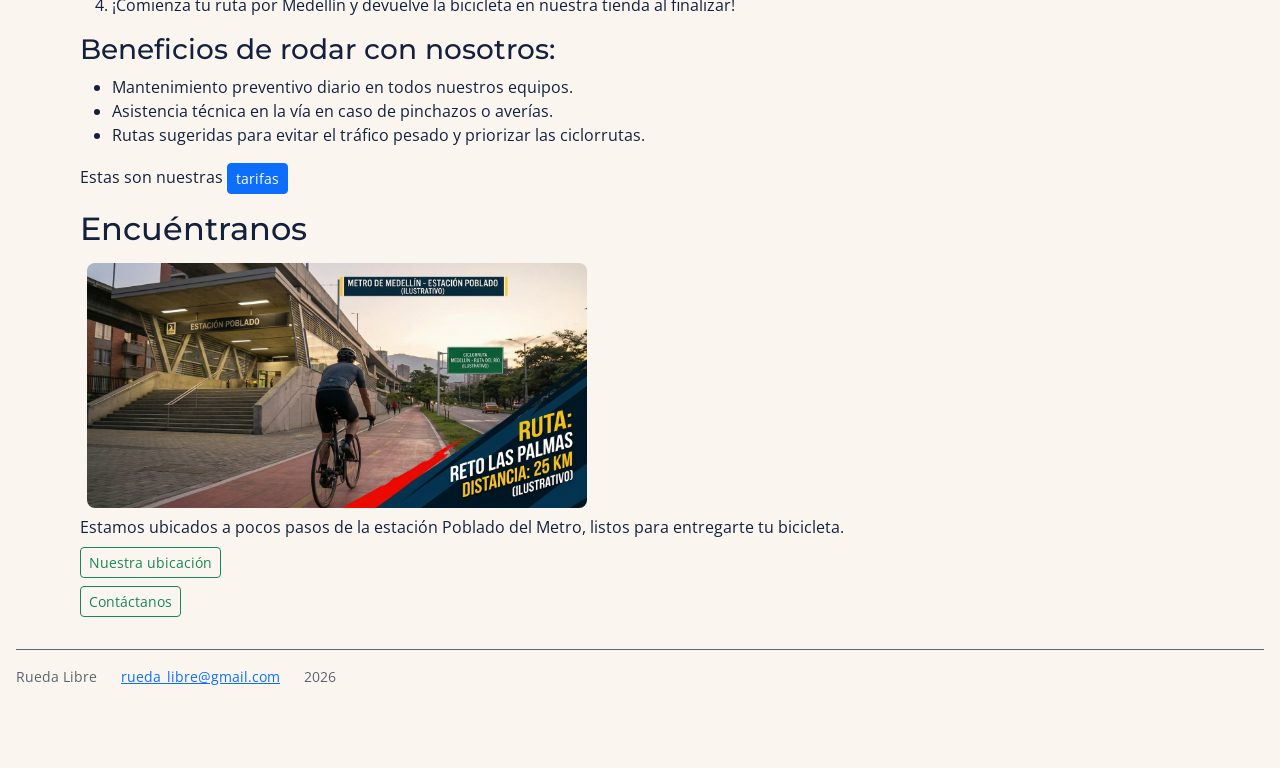
==== commit c20cb5de: "MiniReto 9 - Sem 2" ====
--- a/index.html
+++ b/index.html
@@ -21,12 +21,19 @@
             <h1>Rueda Libre</h1>
         </div>
         <div class="header_right">
-            <nav>
-                <ul id="menu">
-                    <li><a href="index.html" class="activo">Inicio</a></li>
-                    <li><a href="paginas/tarifas.html">Tarifas y Rutas</a></li>
-                    <li><a href="paginas/reservas.html">Reservas</a></li>
-                </ul>
+            <nav class="navbar navbar-expand-lg">
+                <div class="container-fluid">
+                    <button id="boton-menu" class="navbar-toggler" type="button" data-bs-toggle="collapse" data-bs-target="#navbarNav" aria-controls="navbarNav" aria-expanded="false" aria-label="Toggle navigation">
+                        <span class="navbar-toggler-icon"></span>
+                    </button>
+                    <div class="collapse navbar-collapse" id="navbarNav">
+                        <ul class="navbar-nav" id="menu">
+                            <li class="nav-item"><a href="index.html" aria-current="page" class="nav-link active">Inicio</a></li>
+                            <li class="nav-item"><a href="paginas/tarifas.html" class="nav-link">Tarifas y Rutas</a></li>
+                            <li class="nav-item"><a href="paginas/reservas.html" class="nav-link">Reservas</a></li>
+                        </ul>
+                    </div>
+                </div>
             </nav>
         </div>
     </header>
@@ -43,7 +50,7 @@
                     ágilmente con asistencia eléctrica, tenemos la bicicleta perfecta
                     esperándote. Elige tu ruta, ponte el casco y prepárate para rodar.
                 </p>
-                <p><a href="#encuentranos" class="boton-primario">Encuéntranos</a></p>
+                <p><a href="#encuentranos" class="btn btn-outline-success">Encuéntranos</a></p>
             </div>
             <div class="col-12 col-md-8">
                 <img src="img/portada.jpeg" alt="Portada Rueda Libre" id="imagen-portada">
@@ -106,7 +113,7 @@
                         <div class="card-body">
                             <h3 class="card-title">Urbana Clásica</h3>
                             <p class="card-text">Cómoda y liviana para las ciclorrutas. <br />$10.000 x hora</p>
-                            <a href="paginas/reservas.html" class="btn btn-primary">Reservar</a>
+                            <a href="paginas/reservas.html" class="btn btn-primary btn-sm">Reservar</a>
                         </div>
                     </article>
                 </div>
@@ -119,7 +126,7 @@
                             <p class="card-text">Se dobla en segundos; ideal para combinar con el metro.
                                 <br />$12.000 x hora
                             </p>
-                            <a href="paginas/reservas.html" class="btn btn-primary">Reservar</a>
+                            <a href="paginas/reservas.html" class="btn btn-primary btn-sm">Reservar</a>
                         </div>
                     </article>
                 </div>
@@ -131,7 +138,7 @@
                             <h3 class="card-title">Montaña Trail</h3>
                             <p class="card-text">Suspensión delantera y 21 cambios para las subidas. <br />$15.000 x
                                 hora</p>
-                            <a href="paginas/reservas.html" class="btn btn-primary">Reservar</a>
+                            <a href="paginas/reservas.html" class="btn btn-primary btn-sm">Reservar</a>
                         </div>
                     </article>
                 </div>
@@ -142,7 +149,7 @@
                         <div class="card-body">
                             <h3 class="card-title">Gravel Aventura</h3>
                             <p class="card-text">Para rutas mixtas de asfalto y destapado. <br />$18.000 x hora</p>
-                            <a href="paginas/reservas.html" class="btn btn-primary">Reservar</a>
+                            <a href="paginas/reservas.html" class="btn btn-primary btn-sm">Reservar</a>
                         </div>
                     </article>
                 </div>
@@ -154,7 +161,7 @@
                             <h3 class="card-title">Eléctrica Urbana</h3>
                             <p class="card-text">Asistencia eléctrica con 45 km de autonomía. <br />$18.000 x hora
                             </p>
-                            <a href="paginas/reservas.html" class="btn btn-primary">Reservar</a>
+                            <a href="paginas/reservas.html" class="btn btn-primary btn-sm">Reservar</a>
                         </div>
                     </article>
                 </div>
@@ -165,7 +172,7 @@
                         <div class="card-body">
                             <h3 class="card-title">Infantil</h3>
                             <p class="card-text">Para niños de 6 a 10 años. <br />$8.000 x hora</p>
-                            <a href="paginas/reservas.html" class="btn btn-primary">Reservar</a>
+                            <a href="paginas/reservas.html" class="btn btn-primary btn-sm">Reservar</a>
                         </div>
                     </article>
                 </div>
@@ -177,7 +184,7 @@
                             <h3 class="card-title">Tándem</h3>
                             <p class="card-text">Para dos personas; perfecta para pasear en pareja <br />$20.000 x
                                 hora</p>
-                            <a href="paginas/reservas.html" class="btn btn-primary">Reservar</a>
+                            <a href="paginas/reservas.html" class="btn btn-primary btn-sm">Reservar</a>
                         </div>
                     </article>
                 </div>
@@ -261,7 +268,7 @@
                             </p>
                             <p>
                                 Conoce los detalles de
-                                <a href="paginas/tarifas.html#recorridos_guiados" id="recorridos">nuestros recorridos</a>.
+                                <a href="paginas/tarifas.html#recorridos_guiados" class="btn btn-primary btn-sm" id="recorridos">nuestros recorridos</a>
                             </p>
                         </div>
                     </article>
@@ -281,10 +288,10 @@
                     </article>
                 </div>
             </div>
-            <a href="paginas/reservas.html" class="boton-primario">Reservar ahora</a>
-        </section>
-
-        <section>
+            <a href="paginas/reservas.html" class="btn btn-primary">Reservar ahora</a>
+        </section>
+
+        <section class="mt-4">
             <h2>¿Cómo alquilar?</h2>
             <ol>
                 <li>
@@ -313,17 +320,17 @@
                     ciclorrutas.
                 </li>
             </ul>
-            <p>Estas son nuestras <a href="paginas/tarifas.html">tarifas</a>.</p>
+            <p>Estas son nuestras <a href="paginas/tarifas.html" class="btn btn-primary btn-sm">tarifas</a></p>
         </section>
 
         <section>
             <h2 id="encuentranos">Encuéntranos</h2>
-            <img src="img/ruta.jpeg" alt="Imagen Ilustrativa Ruta: Reto de Palmas" width="500" height="300" />
+            <img src="img/ruta.jpeg" alt="Imagen Ilustrativa Ruta: Reto de Palmas" width="500" height="300"/>
             <p>
                 Estamos ubicados a pocos pasos de la estación Poblado del Metro,
                 listos para entregarte tu bicicleta.<br />
-                <a href="https://maps.app.goo.gl/J8Z7sCLFVsoX4RQG8" target="_blank">Nuestra ubicación</a><br />
-                <a href="mailto:rueda_libre@gmail.com">Contáctanos</a>
+                <a href="https://maps.app.goo.gl/J8Z7sCLFVsoX4RQG8" target="_blank" class="btn btn-outline-success btn-sm mt-2">Nuestra ubicación</a><br />
+                <a href="mailto:rueda_libre@gmail.com" class="btn btn-outline-success btn-sm mt-2">Contáctanos</a>
             </p>
         </section>
     </main>
--- a/css/style.css
+++ b/css/style.css
@@ -1,8 +1,19 @@
+/* ==========================================================================
+   LEYENDA DE USO
+   Cada regla indica en qué páginas se usa:
+   - Inicio   = index.html
+   - Tarifas  = paginas/tarifas.html
+   - Reservas = paginas/reservas.html
+   Etiquetas: "Usada en las 3 páginas", "Usada solo en 2 páginas" y
+   "Usada solo en 1 página", siempre con el nombre de la página.
+   ========================================================================== */
+
 /* ==========================================================================
 1. VARIABLES GLOBALES
 ========================================================================== */
 
-/* Tarifas y Reservas */
+/* Variables globales (colores, tipografía y espaciado)
+   Usada en las 3 páginas: Inicio, Tarifas y Reservas */
 :root {
     --color-verde: #1e7a4f;
     --color-naranja: #f39a2b;
@@ -22,7 +33,8 @@
 2. ESTILOS BASE Y TIPOGRAFÍA
    ========================================================================== */
 
-/* Tarifas y Reservas */
+/* Cuerpo de la página (fondo, fuente, color y espaciado)
+   Usada en las 3 páginas: Inicio, Tarifas y Reservas */
 body {
     background-color: var(--color-crema);
     font-family: var(--font-cuerpo);
@@ -31,13 +43,15 @@
     padding-bottom: 5rem;
 }
 
-/* Tarifas y Reservas */
+/* Contenido principal (ancho máximo y centrado)
+   Usada en las 3 páginas: Inicio, Tarifas y Reservas */
 main {
     max-width: 70rem;
     margin: 0 auto;
 }
 
-/* Tarifas y Reservas */
+/* Títulos (tipografía y color)
+   Usada en las 3 páginas: Inicio, Tarifas y Reservas */
 h1,
 h2,
 h3 {
@@ -45,13 +59,15 @@
     color: var(--color-azul);
 }
 
-/* Tarifas y Reservas */
+/* Título del encabezado (sin margen ni relleno)
+   Usada en las 3 páginas: Inicio, Tarifas y Reservas */
 h1 {
     margin: 0;
     padding: 0;
 }
 
-/* Tarifas y Reservas */
+/* Imágenes (responsivas, bordes redondeados y margen)
+   Usada en las 3 páginas: Inicio, Tarifas y Reservas */
 img {
     max-width: 100%;
     height: auto;
@@ -59,6 +75,8 @@
     margin: 7px;
 }
 
+/* Imagen de portada (sin margen)
+   Usada solo en 1 página: Inicio */
 #imagen-portada {
     max-width: 100%;
     height: auto;
@@ -71,31 +89,34 @@
 
 /* --- 3.1 Encabezado y Navegación --- */
 
-/* Tarifas y Reservas */
+/* Encabezado (logo a la izquierda y menú a la derecha)
+   Usada en las 3 páginas: Inicio, Tarifas y Reservas */
 header {
     display: flex;
-    flex-direction: column;
     justify-content: center;
     align-items: center;
     gap: 1rem;
 }
 
-/* Tarifas y Reservas */
+/* Encabezado: bloque izquierdo (logo y título)
+   Usada en las 3 páginas: Inicio, Tarifas y Reservas */
 .header_left {
     display: flex;
-    justify-content: space-around;
+    justify-content: start;
     align-items: center;
     gap: 1rem;
 }
 
-/* Tarifas y Reservas */
+/* Encabezado: bloque derecho (menú de navegación)
+   Usada en las 3 páginas: Inicio, Tarifas y Reservas */
 .header_right {
     display: flex;
     justify-content: flex-end;
     align-items: center;
 }
 
-/* Tarifas y Reservas */
+/* Logo del encabezado
+   Usada en las 3 páginas: Inicio, Tarifas y Reservas */
 header img {
     padding: 0;
     border: 0;
@@ -106,19 +127,8 @@
     object-fit: cover;
 }
 
-/* Tarifas y Reservas */
-nav {
-    display: flex;
-    justify-content: center;
-    align-items: center;
-}
-
-/* Tarifas y Reservas */
-nav ul {
-    padding: 0;
-}
-
-/* Tarifas y Reservas */
+/* Menú de navegación (lista de enlaces)
+   Usada en las 3 páginas: Inicio, Tarifas y Reservas */
 #menu {
     display: flex;
     flex-direction: column;
@@ -128,20 +138,16 @@
     list-style: none;
 }
 
-/* Tarifas y Reservas */
+/* Enlaces del menú
+   Usada en las 3 páginas: Inicio, Tarifas y Reservas */
 #menu a {
     color: var(--color-gris);
     text-decoration: none;
     font-weight: 600;
 }
 
-/* Tarifas y Reservas */
-#menu a.activo {
-    color: var(--color-verde);
-    border-bottom: 2px solid var(--color-verde);
-}
-
-/* Tarifas y Reservas */
+/* Enlaces del menú: hover y foco
+   Usada en las 3 páginas: Inicio, Tarifas y Reservas */
 #menu a:hover,
 #menu a:focus {
     color: var(--color-naranja);
@@ -151,7 +157,8 @@
 
 /* --- 3.2 Componentes: Tarjetas, Botones y WhatsApp --- */
 
-/* Tarjetas Bootstrap (ajuste de la imagen superior) */
+/* Imagen superior de las tarjetas de Bootstrap (sin margen y esquinas superiores redondeadas)
+   Usada solo en 1 página: Inicio */
 .card-img-top {
     margin: 0;
     border-radius: 0;
@@ -159,17 +166,14 @@
     border-top-left-radius: 5px;
 }
 
-/* Formulario y Contacto */
-
-/* Reservas */
+/* Columna del formulario (se muestra primero)
+   Usada solo en 1 página: Reservas */
 #contenedor-formulario {
     order: -1;
 }
 
-/* Botones Principales */
-
-/* Tarifas y Reservas */
-.boton-primario,
+/* Botones (margen, colores y relleno base)
+   Usada en las 3 páginas: Inicio, Tarifas y Reservas */
 button {
     display: inline-block;
     background-color: var(--color-verde);
@@ -183,19 +187,32 @@
     margin: var(--spacing-md) 0;
 }
 
-/* Tarifas y Reservas */
-.boton-primario:hover,
-.boton-primario:focus,
+/* Botones: hover y foco
+   Usada en las 3 páginas: Inicio, Tarifas y Reservas */
 button:hover,
 button:focus {
     background-color: var(--color-naranja);
     color: var(--color-azul);
+    outline: 1px solid var(--color-azul);
+}
+
+/* Botón del menú (hamburguesa): hover y foco
+   Usada en las 3 páginas: Inicio, Tarifas y Reservas */
+#boton-menu:hover,
+#boton-menu:focus {
+    background-color: var(--color-crema);
+    color: var(--color-azul);
     outline: 3px solid var(--color-azul);
 }
 
-/* Botón flotante de WhatsApp */
-
-/* Tarifas y Reservas */
+/* Navbar de Bootstrap: centra el contenido de su contenedor
+   Usada en las 3 páginas: Inicio, Tarifas y Reservas */
+.navbar>.container-fluid {
+    justify-content: center;
+}
+
+/* Botón flotante de WhatsApp
+   Usada en las 3 páginas: Inicio, Tarifas y Reservas */
 .boton-whatsapp {
     position: fixed;
     bottom: 1.5rem;
@@ -208,7 +225,8 @@
     font-weight: 700;
 }
 
-/* Tarifas y Reservas */
+/* Botón flotante de WhatsApp: hover y foco
+   Usada en las 3 páginas: Inicio, Tarifas y Reservas */
 .boton-whatsapp:hover,
 .boton-whatsapp:focus {
     background-color: #128c7e;
@@ -217,27 +235,31 @@
 
 /* --- 3.3 Tablas y Formularios --- */
 
-/* Tarifas */
+/* Tablas (ancho, margen inferior y tamaño de texto)
+   Usada solo en 1 página: Tarifas */
 table {
     width: 100%;
     margin-bottom: var(--spacing-lg);
     font-size: smaller;
 }
 
-/* Tarifas */
+/* Celdas de tabla (relleno y borde)
+   Usada solo en 1 página: Tarifas */
 th,
 td {
     padding: 0.25rem;
     border: 1px solid var(--color-gris);
 }
 
-/* Tarifas */
+/* Encabezados de tabla (fondo y color)
+   Usada solo en 1 página: Tarifas */
 th {
     background-color: var(--color-azul);
     color: var(--color-crema);
 }
 
-/* Reservas */
+/* Grupos de campos del formulario
+   Usada solo en 1 página: Reservas */
 fieldset {
     border: 1px solid var(--color-gris);
     border-radius: 8px;
@@ -245,14 +267,16 @@
     margin-bottom: var(--spacing-md);
 }
 
-/* Reservas */
+/* Etiquetas de los campos del formulario
+   Usada solo en 1 página: Reservas */
 label {
     display: block;
     margin-bottom: var(--spacing-sm);
     font-weight: 600;
 }
 
-/* Reservas */
+/* Listas desplegables y área de comentarios
+   Usada solo en 1 página: Reservas */
 select,
 textarea {
     width: 100%;
@@ -262,7 +286,8 @@
     border-radius: 4px;
 }
 
-/* Reservas */
+/* Campos del formulario: foco
+   Usada solo en 1 página: Reservas */
 input:focus,
 select:focus,
 textarea:focus {
@@ -272,7 +297,8 @@
 
 /* --- 3.4 Pie de Página (Footer) --- */
 
-/* Tarifas y Reservas */
+/* Pie de página
+   Usada en las 3 páginas: Inicio, Tarifas y Reservas */
 footer {
     display: flex;
     flex-direction: column;
@@ -288,34 +314,33 @@
 }
 
 /* ==========================================================================
-4. MEDIA QUERIES: TABLET (768px en adelante) Solo se redefine lo que cambia respecto al diseño móvil.
+4. MEDIA QUERIES: TABLET (768px en adelante)
+   Solo se redefine lo que cambia respecto al diseño móvil.
 ========================================================================== */
 @media (min-width: 768px) {
 
-    /* Tarifas y Reservas */
+    /* Encabezado: separa logo y menú, y permite que bajen de línea
+       Usada en las 3 páginas: Inicio, Tarifas y Reservas */
     header {
-        flex-direction: row;
         justify-content: space-between;
         flex-wrap: wrap;
     }
 
-    /* Tarifas y Reservas */
-    .header_left {
-        justify-content: flex-start;
-    }
-
-    /* Tarifas */
+    /* Tablas: texto de tamaño normal
+       Usada solo en 1 página: Tarifas */
     table {
         font-size: 1rem;
     }
 
-    /* Tarifas */
+    /* Celdas de tabla: más relleno
+       Usada solo en 1 página: Tarifas */
     th,
     td {
         padding: var(--spacing-sm);
     }
 
-    /* Tarifas y Reservas */
+    /* Pie de página: elementos en fila
+       Usada en las 3 páginas: Inicio, Tarifas y Reservas */
     footer {
         flex-direction: row;
         gap: 1.5rem;
@@ -323,11 +348,12 @@
 }
 
 /* ==========================================================================
-5. MEDIA QUERIES: ESCRITORIO (1200px en adelante)
+5. MEDIA QUERIES: ESCRITORIO (992px en adelante)
 ========================================================================== */
-@media (min-width: 1200px) {
-
-    /* Tarifas y Reservas */
+@media (min-width: 992px) {
+
+    /* Menú de navegación: enlaces en fila
+       Usada en las 3 páginas: Inicio, Tarifas y Reservas */
     #menu {
         flex-direction: row;
     }
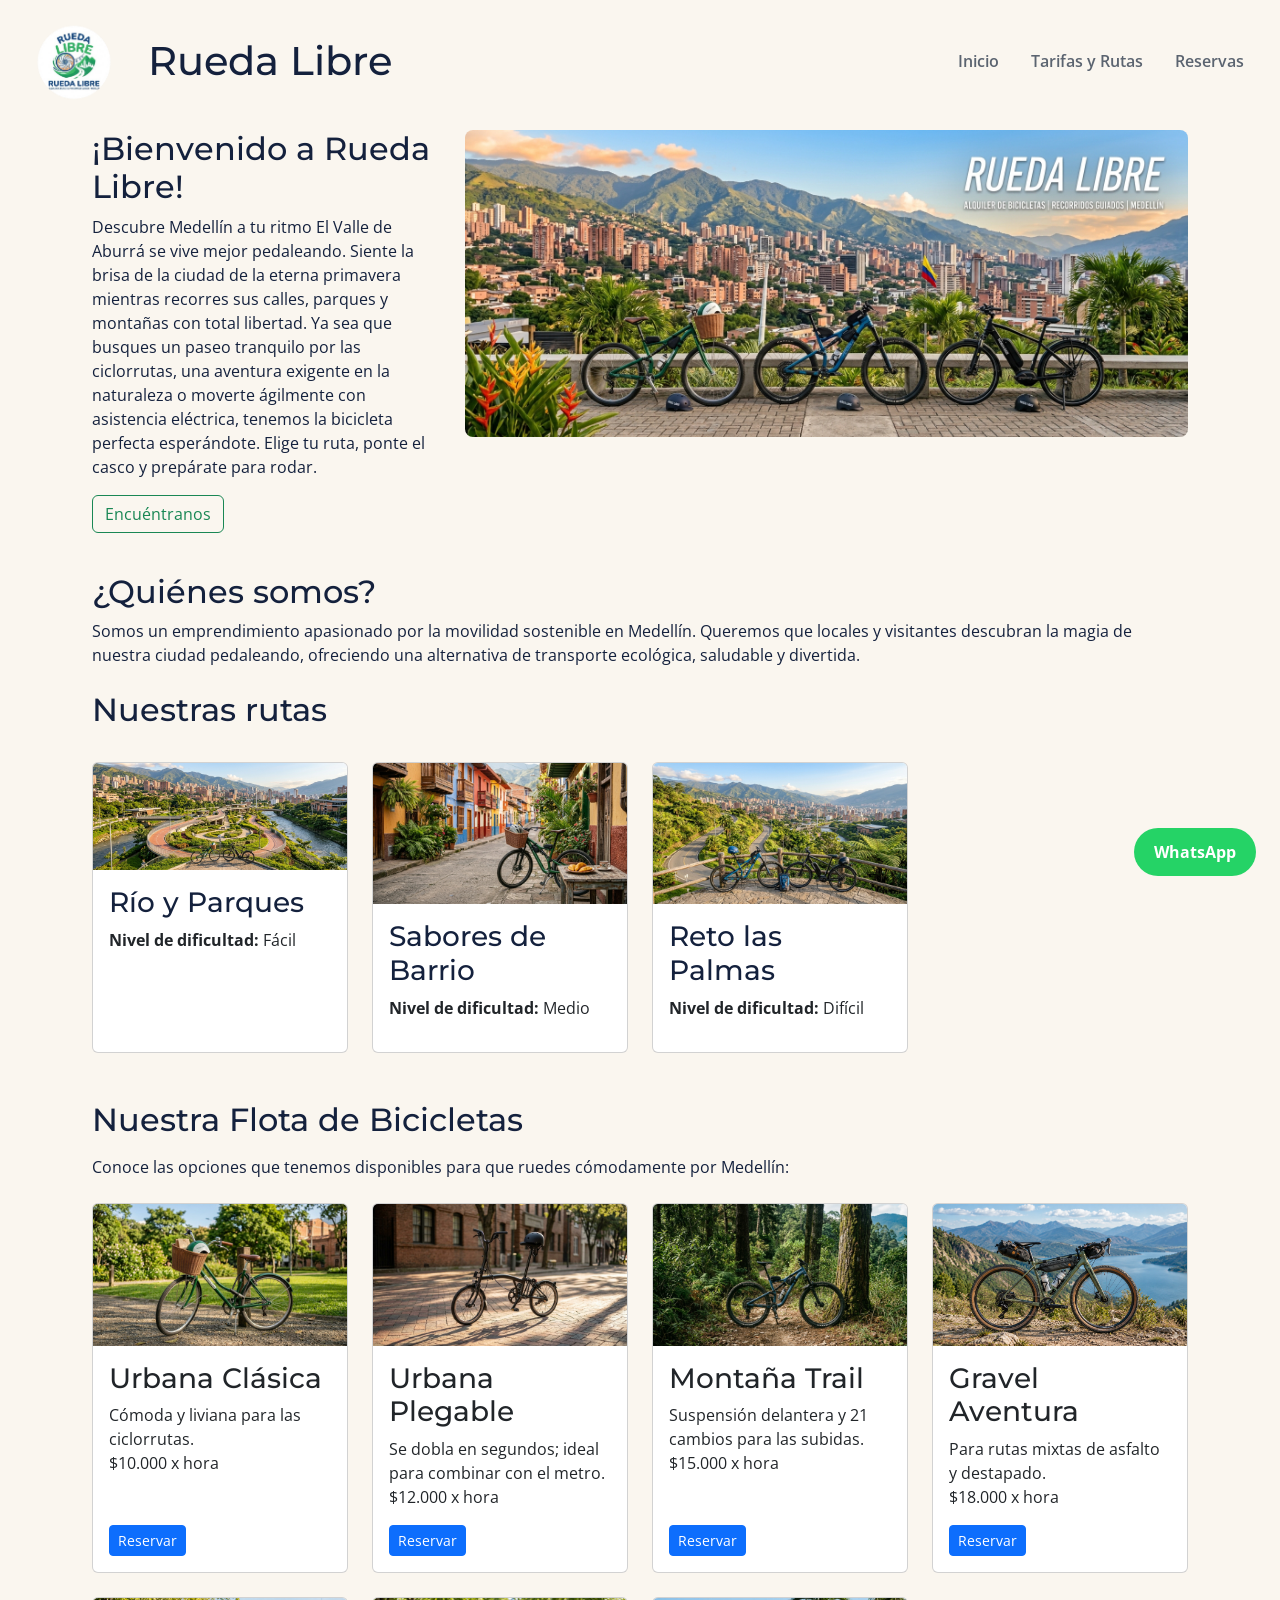
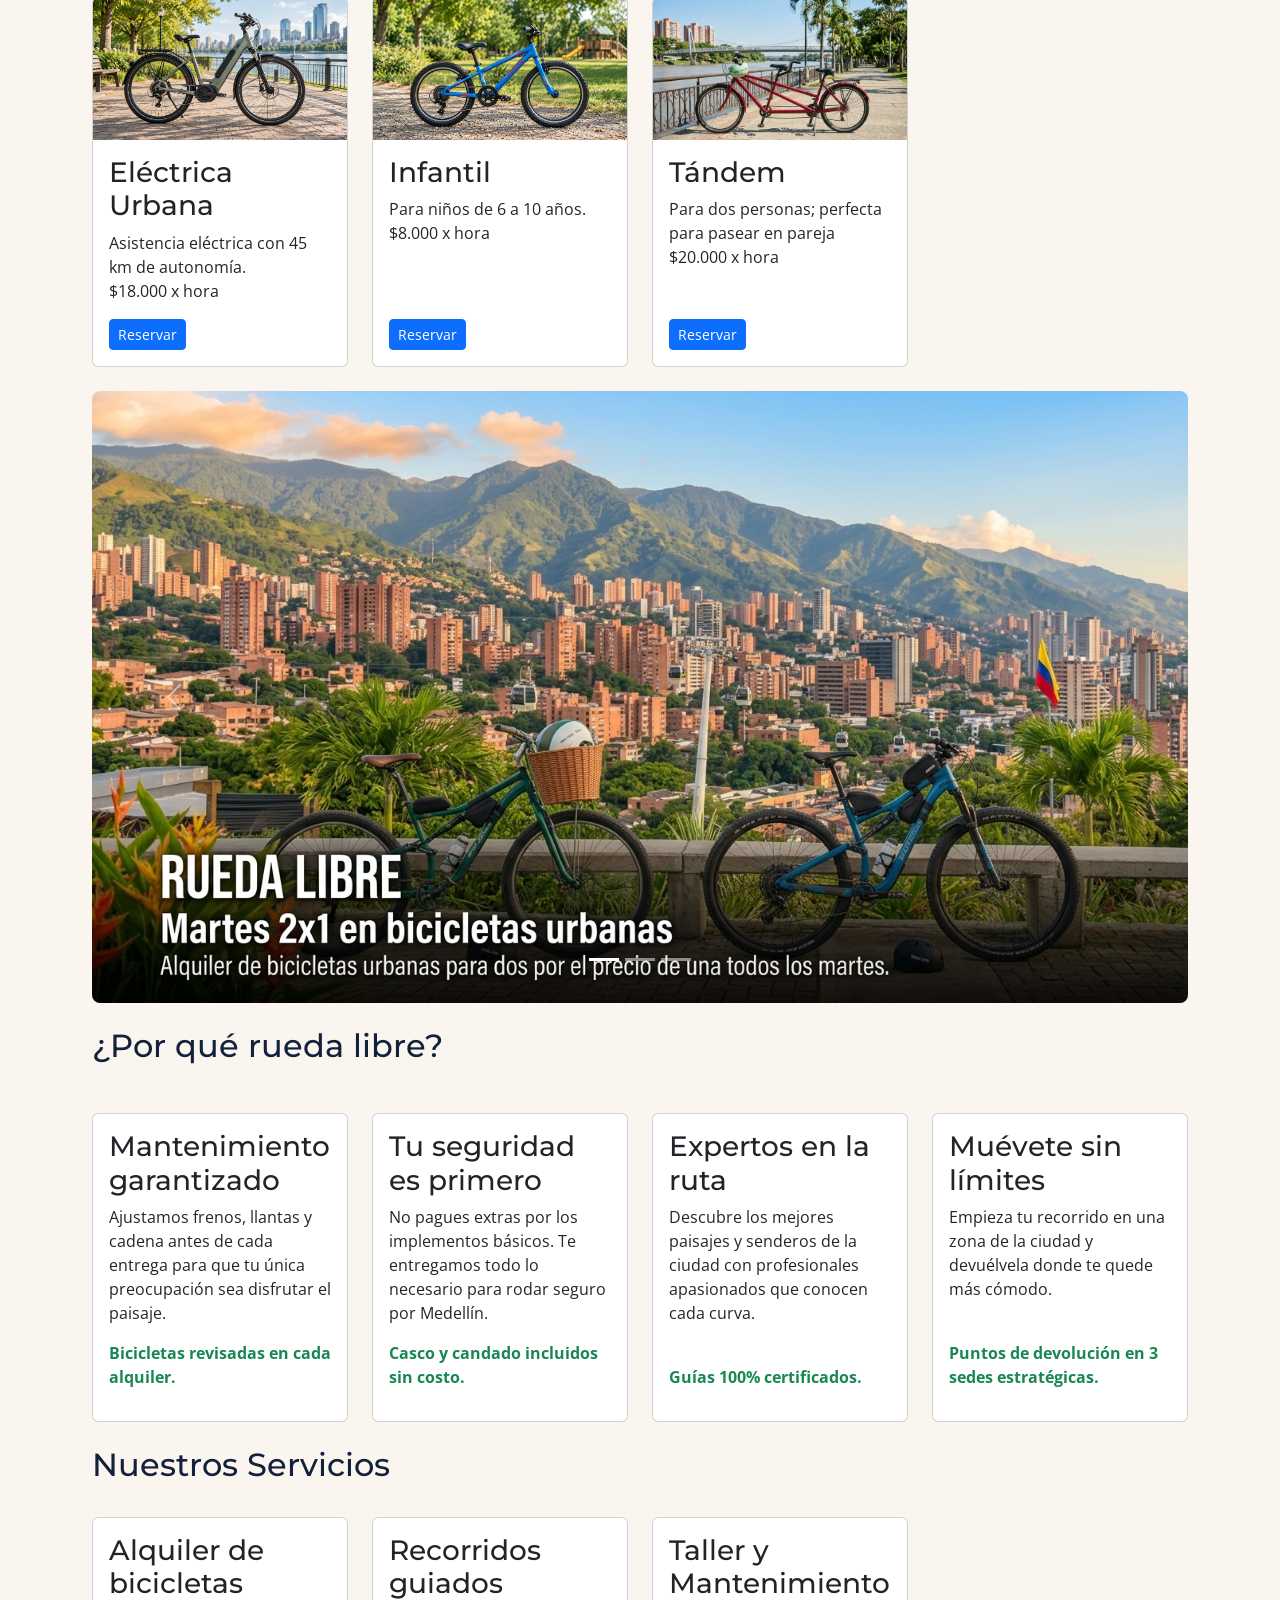
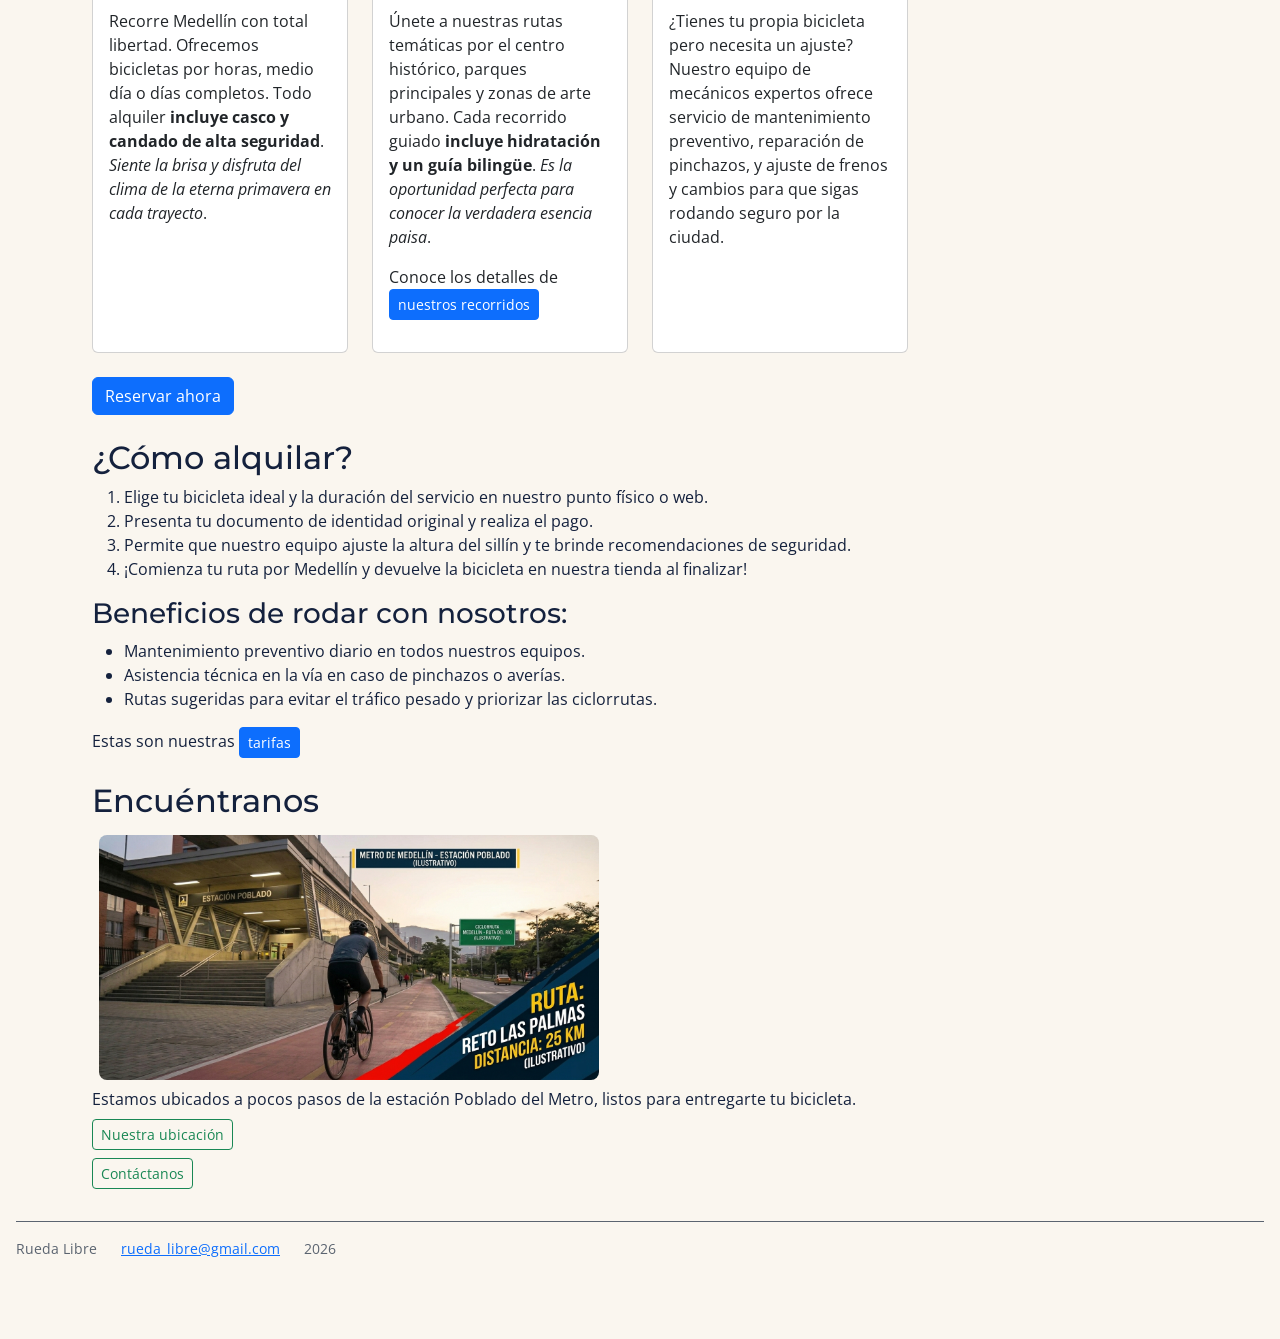
==== commit fb0e63e1: "feat: MiniReto 10 - Sem 2" ====
--- a/index.html
+++ b/index.html
@@ -23,13 +23,17 @@
         <div class="header_right">
             <nav class="navbar navbar-expand-lg">
                 <div class="container-fluid">
-                    <button id="boton-menu" class="navbar-toggler" type="button" data-bs-toggle="collapse" data-bs-target="#navbarNav" aria-controls="navbarNav" aria-expanded="false" aria-label="Toggle navigation">
+                    <button id="boton-menu" class="navbar-toggler" type="button" data-bs-toggle="collapse"
+                        data-bs-target="#navbarNav" aria-controls="navbarNav" aria-expanded="false"
+                        aria-label="Alternar navegación">
                         <span class="navbar-toggler-icon"></span>
                     </button>
                     <div class="collapse navbar-collapse" id="navbarNav">
                         <ul class="navbar-nav" id="menu">
-                            <li class="nav-item"><a href="index.html" aria-current="page" class="nav-link active">Inicio</a></li>
-                            <li class="nav-item"><a href="paginas/tarifas.html" class="nav-link">Tarifas y Rutas</a></li>
+                            <li class="nav-item"><a href="index.html" aria-current="page"
+                                    class="nav-link active">Inicio</a></li>
+                            <li class="nav-item"><a href="paginas/tarifas.html" class="nav-link">Tarifas y Rutas</a>
+                            </li>
                             <li class="nav-item"><a href="paginas/reservas.html" class="nav-link">Reservas</a></li>
                         </ul>
                     </div>
@@ -38,26 +42,28 @@
         </div>
     </header>
     <main>
-        <div class="row g-4 mt-4 mb-4">
-            <div class="col-12 col-md-4">
-                <h2>¡Bienvenido a Rueda Libre!</h2>
-                <p>
-                    Descubre Medellín a tu ritmo El Valle de
-                    Aburrá se vive mejor pedaleando. Siente la brisa de la ciudad de la
-                    eterna primavera mientras recorres sus calles, parques y montañas
-                    con total libertad. Ya sea que busques un paseo tranquilo por las
-                    ciclorrutas, una aventura exigente en la naturaleza o moverte
-                    ágilmente con asistencia eléctrica, tenemos la bicicleta perfecta
-                    esperándote. Elige tu ruta, ponte el casco y prepárate para rodar.
-                </p>
-                <p><a href="#encuentranos" class="btn btn-outline-success">Encuéntranos</a></p>
-            </div>
-            <div class="col-12 col-md-8">
-                <img src="img/portada.jpeg" alt="Portada Rueda Libre" id="imagen-portada">
+        <div class="container mt-4">
+            <div class="row g-4">
+                <div class="col-12 col-md-4">
+                    <h2>¡Bienvenido a Rueda Libre!</h2>
+                    <p>
+                        Descubre Medellín a tu ritmo El Valle de
+                        Aburrá se vive mejor pedaleando. Siente la brisa de la ciudad de la
+                        eterna primavera mientras recorres sus calles, parques y montañas
+                        con total libertad. Ya sea que busques un paseo tranquilo por las
+                        ciclorrutas, una aventura exigente en la naturaleza o moverte
+                        ágilmente con asistencia eléctrica, tenemos la bicicleta perfecta
+                        esperándote. Elige tu ruta, ponte el casco y prepárate para rodar.
+                    </p>
+                    <p><a href="#encuentranos" class="btn btn-outline-success">Encuéntranos</a></p>
+                </div>
+                <div class="col-12 col-md-8">
+                    <img src="img/portada.jpeg" alt="Portada Rueda Libre" id="imagen-portada">
+                </div>
             </div>
         </div>
 
-        <section>
+        <section class="container mt-4">
             <h2>¿Quiénes somos?</h2>
             <p>
                 Somos un emprendimiento apasionado por la movilidad sostenible en
@@ -67,13 +73,13 @@
             </p>
         </section>
 
-        <section class="container py-4">
+        <section class="container mt-4">
             <h2>Nuestras rutas</h2>
             <div class="row g-4 py-4">
                 <div class="col-12 col-sm-6 col-lg-4 col-xl-3">
                     <article class="card h-100">
                         <img src="img/ruta-rio-parques.jpg" alt="Imagen ilustrativa Río y Parques" class="card-img-top">
-                        <div class="card-body">
+                        <div class="card-body d-flex flex-column">
                             <h3>Río y Parques</h3>
                             <p><strong>Nivel de dificultad: </strong>Fácil</p>
                         </div>
@@ -81,8 +87,9 @@
                 </div>
                 <div class="col-12 col-sm-6 col-lg-4 col-xl-3">
                     <article class="card h-100">
-                        <img src="img/ruta-sabores-barrio.jpg" alt="Imagen ilustrativa Sabores de Barrio" class="card-img-top">
-                        <div class="card-body">
+                        <img src="img/ruta-sabores-barrio.jpg" alt="Imagen ilustrativa Sabores de Barrio"
+                            class="card-img-top">
+                        <div class="card-body d-flex flex-column">
                             <h3>Sabores de Barrio</h3>
                             <p><strong>Nivel de dificultad: </strong>Medio</p>
                         </div>
@@ -90,8 +97,9 @@
                 </div>
                 <div class="col-12 col-sm-6 col-lg-4 col-xl-3">
                     <article class="card h-100">
-                        <img src="img/ruta-reto-palmas.jpg" alt="Imagen ilustrativa Reto las Palmas" class="card-img-top">
-                        <div class="card-body">
+                        <img src="img/ruta-reto-palmas.jpg" alt="Imagen ilustrativa Reto las Palmas"
+                            class="card-img-top">
+                        <div class="card-body d-flex flex-column">
                             <h3>Reto las Palmas</h3>
                             <p><strong>Nivel de dificultad: </strong>Difícil</p>
                         </div>
@@ -100,7 +108,7 @@
             </div>
         </section>
 
-        <section class="container py-4">
+        <section class="container mt-4">
             <h2>Nuestra Flota de Bicicletas</h2>
             <p class="py-2">
                 Conoce las opciones que tenemos disponibles para que ruedes
@@ -110,10 +118,11 @@
                 <div class="col-12 col-sm-6 col-lg-4 col-xl-3">
                     <article class="card h-100">
                         <img src="img/urbana-clasica.jpg" class="card-img-top" alt="Bicicleta Urbana Clásica">
-                        <div class="card-body">
+                        <div class="card-body d-flex flex-column">
                             <h3 class="card-title">Urbana Clásica</h3>
                             <p class="card-text">Cómoda y liviana para las ciclorrutas. <br />$10.000 x hora</p>
-                            <a href="paginas/reservas.html" class="btn btn-primary btn-sm">Reservar</a>
+                            <a href="paginas/reservas.html"
+                                class="btn btn-primary btn-sm mt-auto align-self-start">Reservar</a>
                         </div>
                     </article>
                 </div>
@@ -121,12 +130,13 @@
                 <div class="col-12 col-sm-6 col-lg-4 col-xl-3">
                     <article class="card h-100">
                         <img src="img/urbana-plegable.jpg" class="card-img-top" alt="Bicicleta Urbana Plegable">
-                        <div class="card-body">
+                        <div class="card-body d-flex flex-column">
                             <h3 class="card-title">Urbana Plegable</h3>
                             <p class="card-text">Se dobla en segundos; ideal para combinar con el metro.
                                 <br />$12.000 x hora
                             </p>
-                            <a href="paginas/reservas.html" class="btn btn-primary btn-sm">Reservar</a>
+                            <a href="paginas/reservas.html"
+                                class="btn btn-primary btn-sm mt-auto align-self-start">Reservar</a>
                         </div>
                     </article>
                 </div>
@@ -134,11 +144,12 @@
                 <div class="col-12 col-sm-6 col-lg-4 col-xl-3">
                     <article class="card h-100">
                         <img src="img/montana-trail.jpg" class="card-img-top" alt="Bicicleta Montaña Trail">
-                        <div class="card-body">
+                        <div class="card-body d-flex flex-column">
                             <h3 class="card-title">Montaña Trail</h3>
                             <p class="card-text">Suspensión delantera y 21 cambios para las subidas. <br />$15.000 x
                                 hora</p>
-                            <a href="paginas/reservas.html" class="btn btn-primary btn-sm">Reservar</a>
+                            <a href="paginas/reservas.html"
+                                class="btn btn-primary btn-sm mt-auto align-self-start">Reservar</a>
                         </div>
                     </article>
                 </div>
@@ -146,10 +157,11 @@
                 <div class="col-12 col-sm-6 col-lg-4 col-xl-3">
                     <article class="card h-100">
                         <img src="img/gravel-aventura.jpg" class="card-img-top" alt="Bicicleta Gravel Aventura">
-                        <div class="card-body">
+                        <div class="card-body d-flex flex-column">
                             <h3 class="card-title">Gravel Aventura</h3>
                             <p class="card-text">Para rutas mixtas de asfalto y destapado. <br />$18.000 x hora</p>
-                            <a href="paginas/reservas.html" class="btn btn-primary btn-sm">Reservar</a>
+                            <a href="paginas/reservas.html"
+                                class="btn btn-primary btn-sm mt-auto align-self-start">Reservar</a>
                         </div>
                     </article>
                 </div>
@@ -157,11 +169,12 @@
                 <div class="col-12 col-sm-6 col-lg-4 col-xl-3">
                     <article class="card h-100">
                         <img src="img/electrica-urbana.jpg" class="card-img-top" alt="Bicicleta Eléctrica Urbana">
-                        <div class="card-body">
+                        <div class="card-body d-flex flex-column">
                             <h3 class="card-title">Eléctrica Urbana</h3>
                             <p class="card-text">Asistencia eléctrica con 45 km de autonomía. <br />$18.000 x hora
                             </p>
-                            <a href="paginas/reservas.html" class="btn btn-primary btn-sm">Reservar</a>
+                            <a href="paginas/reservas.html"
+                                class="btn btn-primary btn-sm mt-auto align-self-start">Reservar</a>
                         </div>
                     </article>
                 </div>
@@ -169,10 +182,11 @@
                 <div class="col-12 col-sm-6 col-lg-4 col-xl-3">
                     <article class="card h-100">
                         <img src="img/bicicleta-infantil.jpg" class="card-img-top" alt="Bicicleta Infantil">
-                        <div class="card-body">
+                        <div class="card-body d-flex flex-column">
                             <h3 class="card-title">Infantil</h3>
                             <p class="card-text">Para niños de 6 a 10 años. <br />$8.000 x hora</p>
-                            <a href="paginas/reservas.html" class="btn btn-primary btn-sm">Reservar</a>
+                            <a href="paginas/reservas.html"
+                                class="btn btn-primary btn-sm mt-auto align-self-start">Reservar</a>
                         </div>
                     </article>
                 </div>
@@ -180,64 +194,100 @@
                 <div class="col-12 col-sm-6 col-lg-4 col-xl-3">
                     <article class="card h-100">
                         <img src="img/bicicleta-tandem.jpg" class="card-img-top" alt="Bicicleta Tándem">
-                        <div class="card-body">
+                        <div class="card-body d-flex flex-column">
                             <h3 class="card-title">Tándem</h3>
                             <p class="card-text">Para dos personas; perfecta para pasear en pareja <br />$20.000 x
                                 hora</p>
-                            <a href="paginas/reservas.html" class="btn btn-primary btn-sm">Reservar</a>
-                        </div>
-                    </article>
-                </div>
-            </div>
-        </section>
-
-        <section class="container py-4">
+                            <a href="paginas/reservas.html"
+                                class="btn btn-primary btn-sm mt-auto align-self-start">Reservar</a>
+                        </div>
+                    </article>
+                </div>
+            </div>
+        </section>
+
+        <section class="container mt-4">
+            <div id="carouselExampleIndicators" class="carousel slide" data-bs-ride="carousel">
+                <div class="carousel-indicators">
+                    <button type="button" data-bs-target="#carouselExampleIndicators" data-bs-slide-to="0"
+                        class="active" aria-current="true" aria-label="Imagen 1"></button>
+                    <button type="button" data-bs-target="#carouselExampleIndicators" data-bs-slide-to="1"
+                        aria-label="Imagen 2"></button>
+                    <button type="button" data-bs-target="#carouselExampleIndicators" data-bs-slide-to="2"
+                        aria-label="Imagen 3"></button>
+                </div>
+                <div class="carousel-inner">
+                    <div class="carousel-item active" data-bs-interval="3000">
+                        <img src="img/carrusel-1.jpg" class="d-block w-100 imagen-carrusel"
+                            alt="Martes 2x1 en bicicletas urbanas">
+                    </div>
+                    <div class="carousel-item" data-bs-interval="3000">
+                        <img src="img/carrusel-2.jpg" class="d-block w-100 imagen-carrusel"
+                            alt="Lunes a Jueves 20% de descuento en eléctricas">
+                    </div>
+                    <div class="carousel-item" data-bs-interval="3000">
+                        <img src="img/carrusel-3.jpg" class="d-block w-100 imagen-carrusel"
+                            alt="Recorrido gratis en cumpleaños">
+                    </div>
+                </div>
+                <button class="carousel-control-prev" type="button" data-bs-target="#carouselExampleIndicators"
+                    data-bs-slide="prev">
+                    <span class="carousel-control-prev-icon" aria-label="Anterior"></span>
+                </button>
+                <button class="carousel-control-next" type="button" data-bs-target="#carouselExampleIndicators"
+                    data-bs-slide="next">
+                    <span class="carousel-control-next-icon" aria-label="Siguiente"></span>
+                </button>
+            </div>
+        </section>
+
+        <section class="container mt-4">
             <h2>¿Por qué rueda libre?</h2>
-            <div class="row g-4 py-4">
-                <div class="col-12 col-sm-6 col-lg-4 col-xl-3">
-                    <article class="card h-100">
-                        <div class="card-body">
+            <div class="row g-4 mt-4">
+                <div class="col-12 col-sm-6 col-lg-4 col-xl-3">
+                    <article class="card h-100">
+                        <div class="card-body d-flex flex-column">
                             <h3 class="card-title">Mantenimiento garantizado</h3>
                             <p class="card-text">Ajustamos frenos, llantas y cadena antes de cada entrega para que tu
                                 única preocupación sea disfrutar el paisaje.</p>
-                            <p class="fw-bold text-success">Bicicletas revisadas en cada alquiler.</p>
-                        </div>
-                    </article>
-                </div>
-                <div class="col-12 col-sm-6 col-lg-4 col-xl-3">
-                    <article class="card h-100">
-                        <div class="card-body">
+                            <p class="fw-bold text-success mt-auto">Bicicletas revisadas en cada alquiler.</p>
+                        </div>
+                    </article>
+                </div>
+                <div class="col-12 col-sm-6 col-lg-4 col-xl-3">
+                    <article class="card h-100">
+                        <div class="card-body d-flex flex-column">
                             <h3 class="card-title">Tu seguridad es primero</h3>
                             <p class="card-text">No pagues extras por los implementos básicos. Te entregamos todo lo
                                 necesario para rodar seguro por Medellín.</p>
-                            <p class="fw-bold text-success">Casco y candado incluidos sin costo.</p>
-                        </div>
-                    </article>
-                </div>
-                <div class="col-12 col-sm-6 col-lg-4 col-xl-3">
-                    <article class="card h-100">
-                        <div class="card-body">
+                            <p class="fw-bold text-success mt-auto">Casco y candado incluidos sin costo.</p>
+                        </div>
+                    </article>
+                </div>
+                <div class="col-12 col-sm-6 col-lg-4 col-xl-3">
+                    <article class="card h-100">
+                        <div class="card-body d-flex flex-column">
                             <h3 class="card-title">Expertos en la ruta</h3>
                             <p class="card-text">Descubre los mejores paisajes y senderos de la ciudad con profesionales
                                 apasionados que conocen cada curva.</p>
-                            <p class="fw-bold text-success">Guías 100% certificados.</p>
-                        </div>
-                    </article>
-                </div>
-                <div class="col-12 col-sm-6 col-lg-4 col-xl-3">
-                    <article class="card h-100">
-                        <div class="card-body">
+                            <p class="fw-bold text-success mt-auto">Guías 100% certificados.</p>
+                        </div>
+                    </article>
+                </div>
+                <div class="col-12 col-sm-6 col-lg-4 col-xl-3">
+                    <article class="card h-100">
+                        <div class="card-body d-flex flex-column">
                             <h3 class="card-title">Muévete sin límites</h3>
                             <p class="card-text">Empieza tu recorrido en una zona de la ciudad y devuélvela donde te
                                 quede más cómodo.</p>
-                            <p class="fw-bold text-success">Puntos de devolución en 3 sedes estratégicas.</p>
-                        </div>
-                    </article>
-                </div>
-            </div>
-        </section>
-
-        <section class="container">
+                            <p class="fw-bold text-success mt-auto">Puntos de devolución en 3 sedes estratégicas.</p>
+                        </div>
+                    </article>
+                </div>
+            </div>
+        </section>
+
+        <section class="container mt-4">
             <h2>Nuestros Servicios</h2>
             <div class="row g-4 py-4">
                 <div class="col-12 col-sm-6 col-lg-4 col-xl-3">
@@ -268,7 +318,8 @@
                             </p>
                             <p>
                                 Conoce los detalles de
-                                <a href="paginas/tarifas.html#recorridos_guiados" class="btn btn-primary btn-sm" id="recorridos">nuestros recorridos</a>
+                                <a href="paginas/tarifas.html#recorridos_guiados" class="btn btn-primary btn-sm"
+                                    id="recorridos">nuestros recorridos</a>
                             </p>
                         </div>
                     </article>
@@ -291,7 +342,7 @@
             <a href="paginas/reservas.html" class="btn btn-primary">Reservar ahora</a>
         </section>
 
-        <section class="mt-4">
+        <section class="container mt-4">
             <h2>¿Cómo alquilar?</h2>
             <ol>
                 <li>
@@ -323,13 +374,14 @@
             <p>Estas son nuestras <a href="paginas/tarifas.html" class="btn btn-primary btn-sm">tarifas</a></p>
         </section>
 
-        <section>
+        <section class="container mt-4">
             <h2 id="encuentranos">Encuéntranos</h2>
-            <img src="img/ruta.jpeg" alt="Imagen Ilustrativa Ruta: Reto de Palmas" width="500" height="300"/>
+            <img src="img/ruta.jpeg" alt="Imagen Ilustrativa Ruta: Reto de Palmas" width="500" height="300" />
             <p>
                 Estamos ubicados a pocos pasos de la estación Poblado del Metro,
                 listos para entregarte tu bicicleta.<br />
-                <a href="https://maps.app.goo.gl/J8Z7sCLFVsoX4RQG8" target="_blank" class="btn btn-outline-success btn-sm mt-2">Nuestra ubicación</a><br />
+                <a href="https://maps.app.goo.gl/J8Z7sCLFVsoX4RQG8" target="_blank"
+                    class="btn btn-outline-success btn-sm mt-2">Nuestra ubicación</a><br />
                 <a href="mailto:rueda_libre@gmail.com" class="btn btn-outline-success btn-sm mt-2">Contáctanos</a>
             </p>
         </section>
--- a/css/style.css
+++ b/css/style.css
@@ -1,13 +1,3 @@
-/* ==========================================================================
-   LEYENDA DE USO
-   Cada regla indica en qué páginas se usa:
-   - Inicio   = index.html
-   - Tarifas  = paginas/tarifas.html
-   - Reservas = paginas/reservas.html
-   Etiquetas: "Usada en las 3 páginas", "Usada solo en 2 páginas" y
-   "Usada solo en 1 página", siempre con el nombre de la página.
-   ========================================================================== */
-
 /* ==========================================================================
 1. VARIABLES GLOBALES
 ========================================================================== */
@@ -83,6 +73,12 @@
     margin: 0;
 }
 
+/* Imágenes del carrusel (sin margen)
+   Usada solo en 1 página: Inicio */
+.imagen-carrusel {
+    margin: 0;
+}
+
 /* ==========================================================================
 3. DISEÑO MÓVIL (MOBILE FIRST - ESTILOS POR DEFECTO)
 ========================================================================== */
@@ -127,6 +123,12 @@
     object-fit: cover;
 }
 
+/* Navbar de Bootstrap: centra el contenido de su contenedor
+   Usada en las 3 páginas: Inicio, Tarifas y Reservas */
+.navbar>.container-fluid {
+    justify-content: center;
+}
+
 /* Menú de navegación (lista de enlaces)
    Usada en las 3 páginas: Inicio, Tarifas y Reservas */
 #menu {
@@ -155,7 +157,16 @@
     outline-offset: 4px;
 }
 
-/* --- 3.2 Componentes: Tarjetas, Botones y WhatsApp --- */
+/* Botón del menú (hamburguesa): hover y foco
+   Usada en las 3 páginas: Inicio, Tarifas y Reservas */
+#boton-menu:hover,
+#boton-menu:focus {
+    background-color: var(--color-crema);
+    color: var(--color-azul);
+    outline: 3px solid var(--color-azul);
+}
+
+/* --- 3.2 Componentes: Tarjetas, Carrusel, Botones y WhatsApp --- */
 
 /* Imagen superior de las tarjetas de Bootstrap (sin margen y esquinas superiores redondeadas)
    Usada solo en 1 página: Inicio */
@@ -166,10 +177,21 @@
     border-top-left-radius: 5px;
 }
 
-/* Columna del formulario (se muestra primero)
-   Usada solo en 1 página: Reservas */
-#contenedor-formulario {
-    order: -1;
+/* Carrusel: botones anterior y siguiente (sin margen)
+   Usada solo en 1 página: Inicio */
+.carousel-control-prev,
+.carousel-control-next {
+    margin: 0;
+}
+
+/* Carrusel: botones anterior y siguiente, hover y foco
+   Usada solo en 1 página: Inicio */
+.carousel-control-prev:hover,
+.carousel-control-prev:focus,
+.carousel-control-next:hover,
+.carousel-control-next:focus {
+    background-color: transparent;
+    outline: 1px solid black;
 }
 
 /* Botones (margen, colores y relleno base)
@@ -196,21 +218,6 @@
     outline: 1px solid var(--color-azul);
 }
 
-/* Botón del menú (hamburguesa): hover y foco
-   Usada en las 3 páginas: Inicio, Tarifas y Reservas */
-#boton-menu:hover,
-#boton-menu:focus {
-    background-color: var(--color-crema);
-    color: var(--color-azul);
-    outline: 3px solid var(--color-azul);
-}
-
-/* Navbar de Bootstrap: centra el contenido de su contenedor
-   Usada en las 3 páginas: Inicio, Tarifas y Reservas */
-.navbar>.container-fluid {
-    justify-content: center;
-}
-
 /* Botón flotante de WhatsApp
    Usada en las 3 páginas: Inicio, Tarifas y Reservas */
 .boton-whatsapp {
@@ -258,6 +265,12 @@
     color: var(--color-crema);
 }
 
+/* Columna del formulario (se muestra primero)
+   Usada solo en 1 página: Reservas */
+#contenedor-formulario {
+    order: -1;
+}
+
 /* Grupos de campos del formulario
    Usada solo en 1 página: Reservas */
 fieldset {
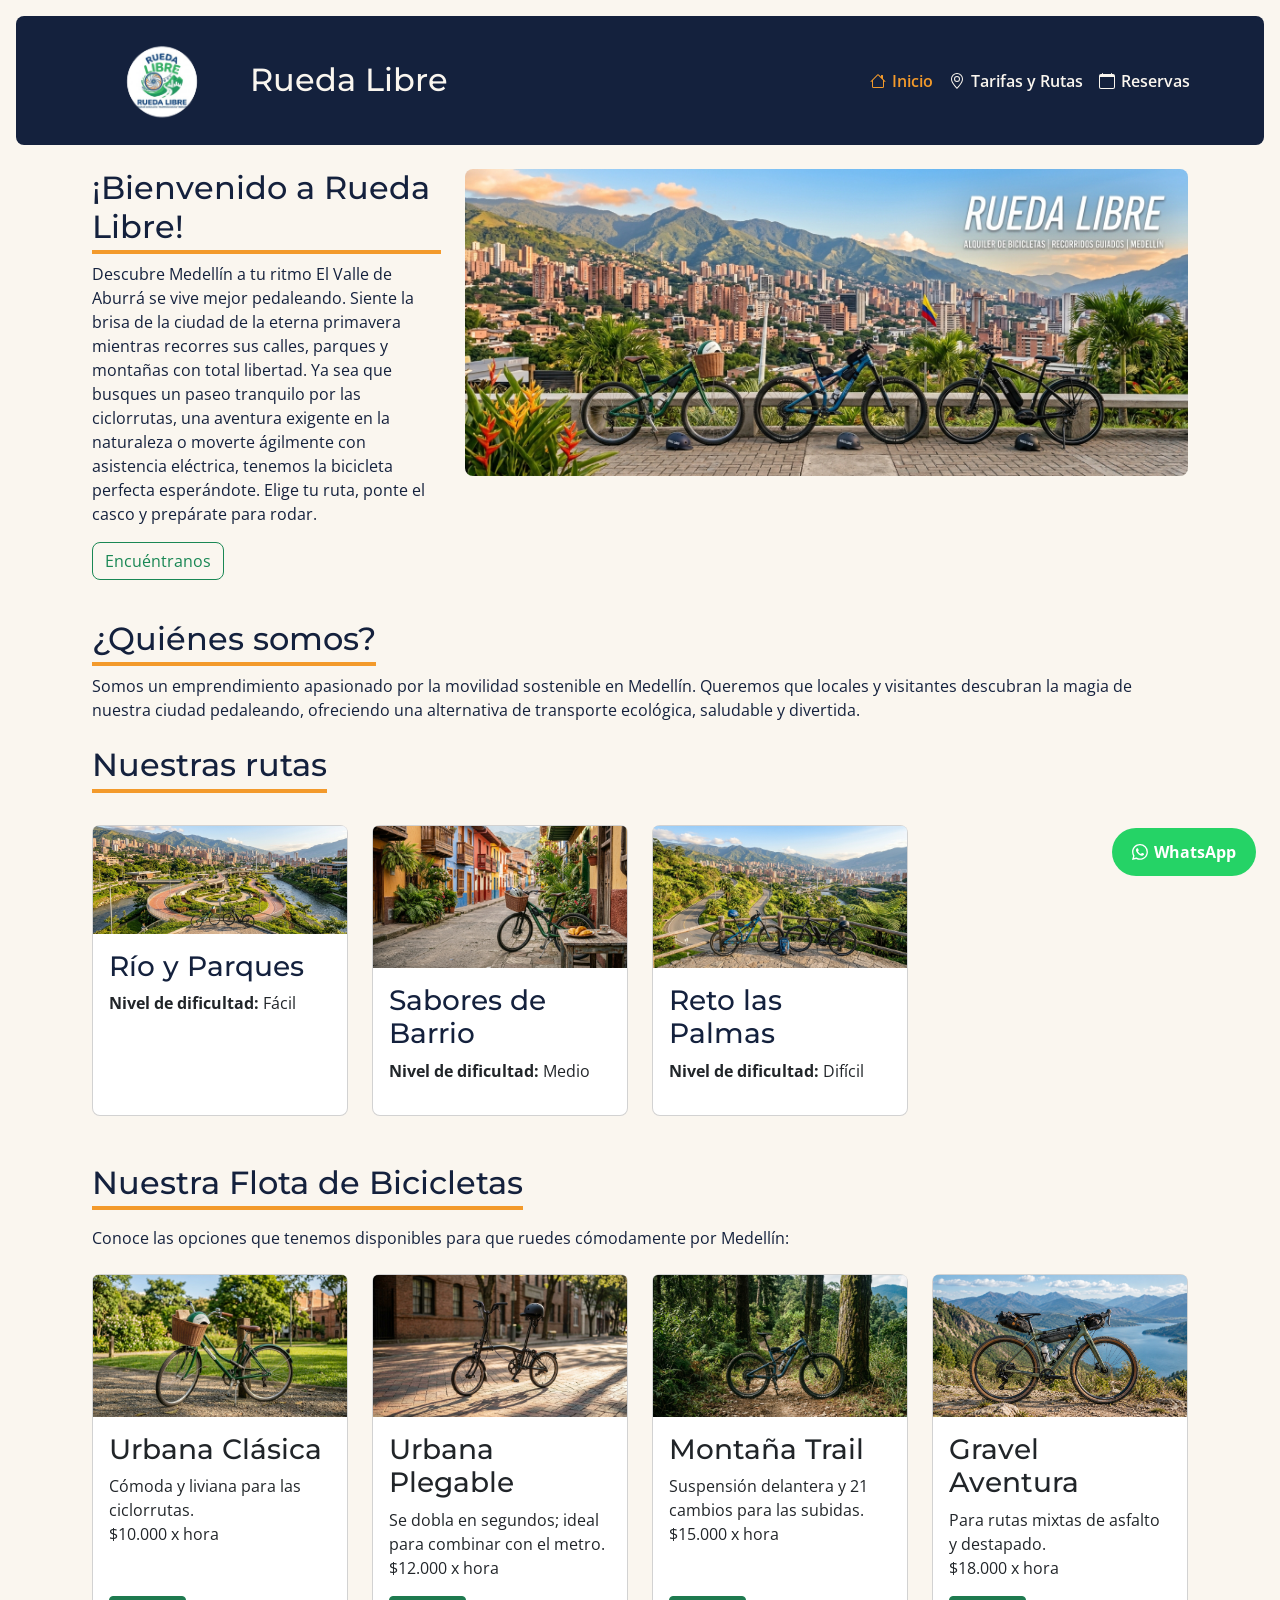
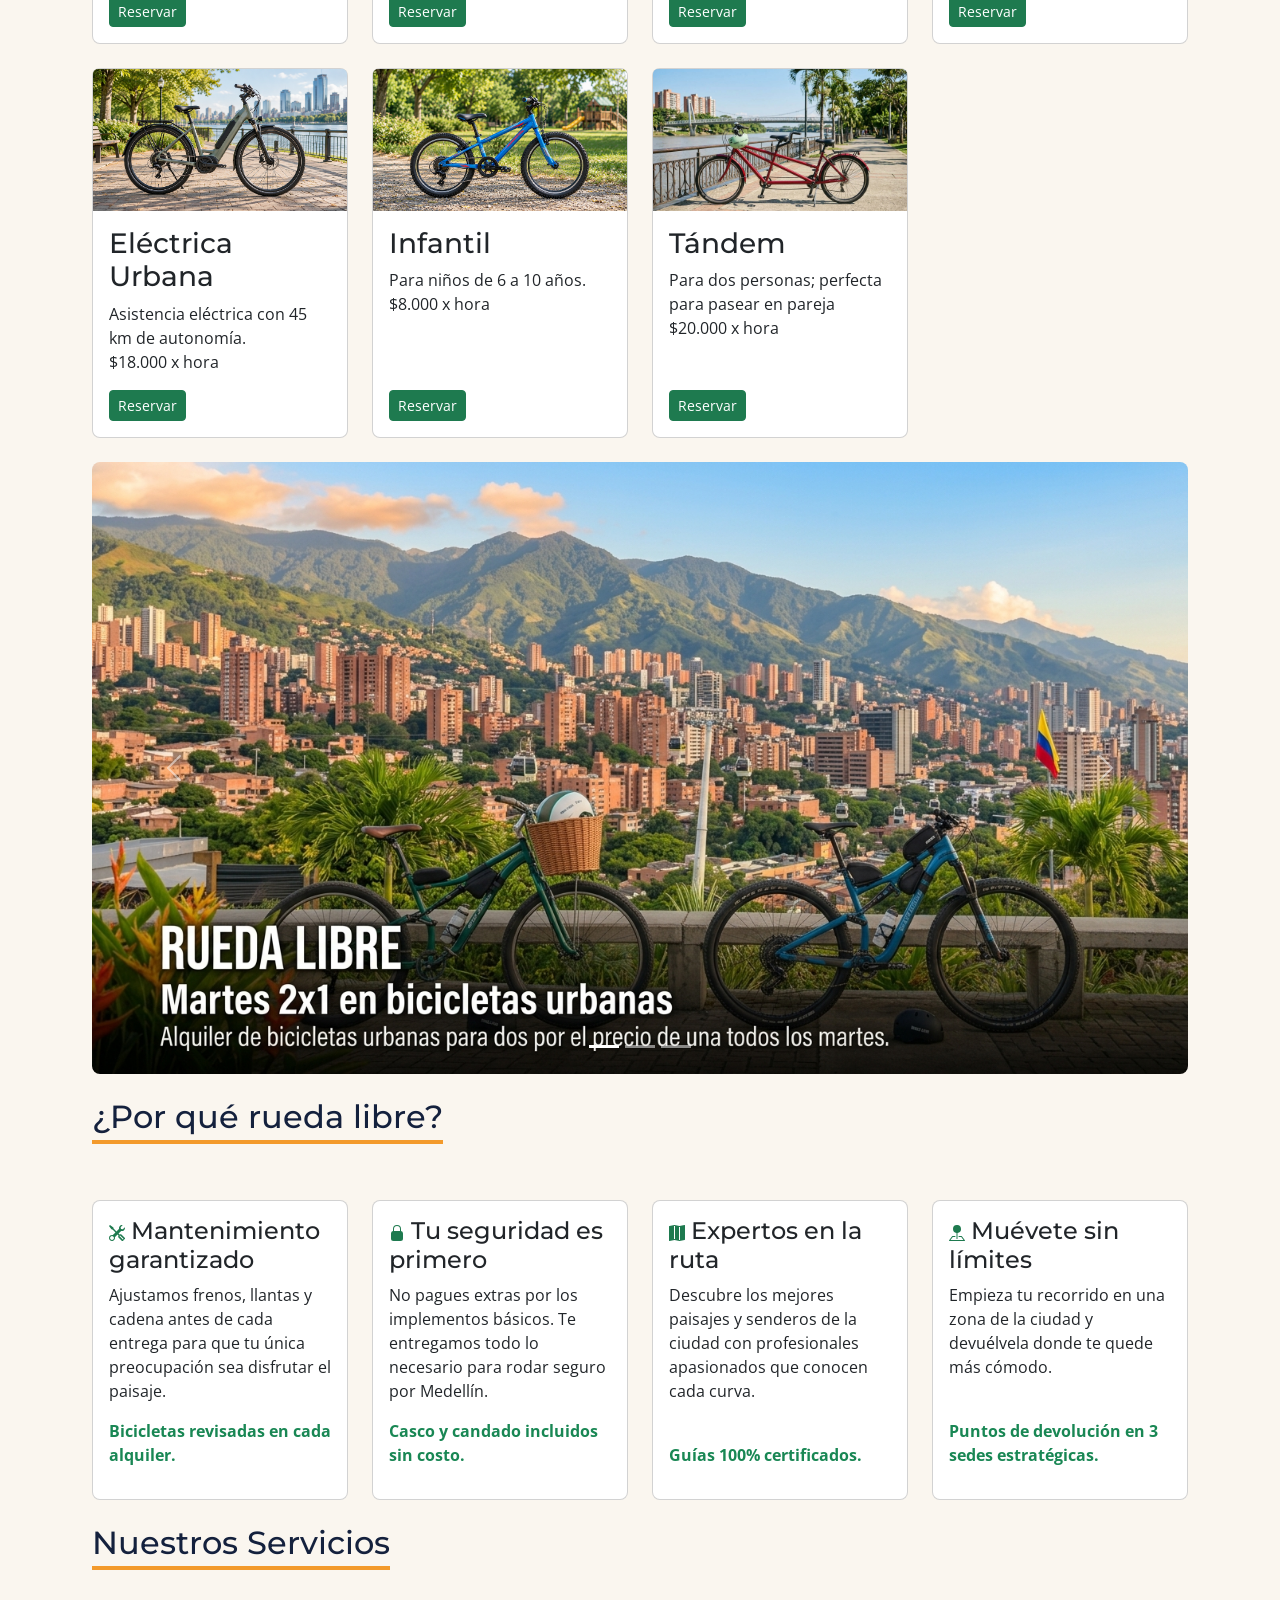
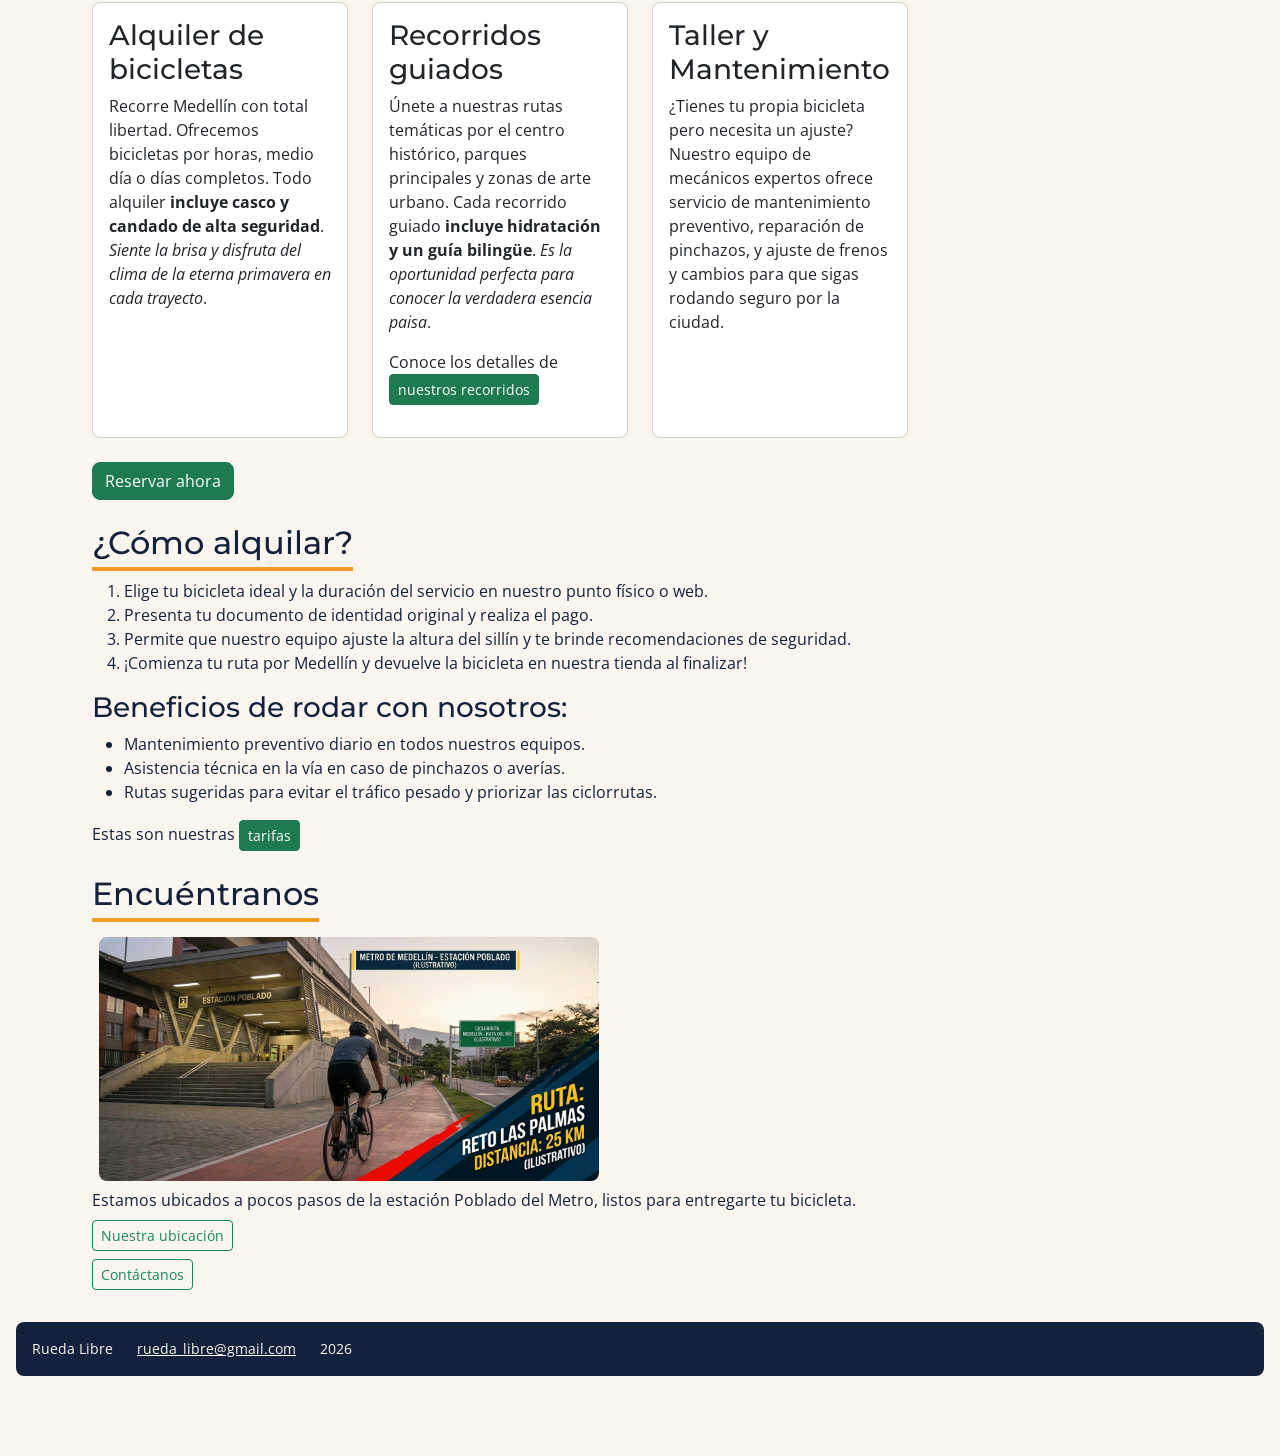
==== commit 96d87176: "Rueda Libre v2.0" ====
--- a/index.html
+++ b/index.html
@@ -11,41 +11,64 @@
         rel="stylesheet" />
     <link href="https://cdn.jsdelivr.net/npm/bootstrap@5.3.8/dist/css/bootstrap.min.css" rel="stylesheet"
         integrity="sha384-sRIl4kxILFvY47J16cr9ZwB07vP4J8+LH7qKQnuqkuIAvNWLzeN8tE5YBujZqJLB" crossorigin="anonymous">
+    <link rel="stylesheet" href="https://cdn.jsdelivr.net/npm/bootstrap-icons@1.13.2/font/bootstrap-icons.min.css">
     <link rel="stylesheet" href="css/style.css" />
 </head>
 
 <body>
-    <header>
-        <div class="header_left">
-            <img src="img/rueda-libre.png" alt="Logo Rueda Libre">
-            <h1>Rueda Libre</h1>
-        </div>
-        <div class="header_right">
-            <nav class="navbar navbar-expand-lg">
-                <div class="container-fluid">
-                    <button id="boton-menu" class="navbar-toggler" type="button" data-bs-toggle="collapse"
-                        data-bs-target="#navbarNav" aria-controls="navbarNav" aria-expanded="false"
-                        aria-label="Alternar navegación">
-                        <span class="navbar-toggler-icon"></span>
-                    </button>
-                    <div class="collapse navbar-collapse" id="navbarNav">
-                        <ul class="navbar-nav" id="menu">
-                            <li class="nav-item"><a href="index.html" aria-current="page"
-                                    class="nav-link active">Inicio</a></li>
-                            <li class="nav-item"><a href="paginas/tarifas.html" class="nav-link">Tarifas y Rutas</a>
-                            </li>
-                            <li class="nav-item"><a href="paginas/reservas.html" class="nav-link">Reservas</a></li>
-                        </ul>
-                    </div>
-                </div>
-            </nav>
-        </div>
+    <header class="encabezado-marca">
+        <nav class="navbar navbar-expand-lg">
+            <div class="container">
+                <a class="navbar-brand d-flex align-items-center gap-2" href="../index.html">
+                    <img src="img/rueda-libre.png" alt="Logo Rueda Libre" width="160" height="160" />
+                    <h1>Rueda Libre</h1>
+                </a>
+                <button id="boton-menu" class="navbar-toggler" type="button" data-bs-toggle="collapse"
+                    data-bs-target="#navbarNav" aria-controls="navbarNav" aria-expanded="false"
+                    aria-label="Alternar navegación">
+                    <span class="navbar-toggler-icon"></span>
+                </button>
+                <div class="collapse navbar-collapse" id="navbarNav">
+                    <ul class="navbar-nav ms-auto">
+                        <li class="nav-item">
+                            <a href="index.html" aria-current="page" class="icon-link nav-link active">
+                                <svg xmlns="http://www.w3.org/2000/svg" width="16" height="16" fill="currentColor"
+                                    class="bi bi-house" viewBox="0 0 16 16">
+                                    <path
+                                        d="M8.707 1.5a1 1 0 0 0-1.414 0L.646 8.146a.5.5 0 0 0 .708.708L2 8.207V13.5A1.5 1.5 0 0 0 3.5 15h9a1.5 1.5 0 0 0 1.5-1.5V8.207l.646.647a.5.5 0 0 0 .708-.708L13 5.793V2.5a.5.5 0 0 0-.5-.5h-1a.5.5 0 0 0-.5.5v1.293zM13 7.207V13.5a.5.5 0 0 1-.5.5h-9a.5.5 0 0 1-.5-.5V7.207l5-5z" />
+                                </svg>
+                                Inicio
+                            </a>
+                        </li>
+                        <li class="nav-item">
+                            <a href="paginas/tarifas.html" class="icon-link nav-link">
+                                <svg xmlns="http://www.w3.org/2000/svg" width="16" height="16" fill="currentColor"
+                                    class="bi bi-geo-alt" viewBox="0 0 16 16">
+                                    <path
+                                        d="M12.166 8.94c-.524 1.062-1.234 2.12-1.96 3.07A32 32 0 0 1 8 14.58a32 32 0 0 1-2.206-2.57c-.726-.95-1.436-2.008-1.96-3.07C3.304 7.867 3 6.862 3 6a5 5 0 0 1 10 0c0 .862-.305 1.867-.834 2.94M8 16s6-5.686 6-10A6 6 0 0 0 2 6c0 4.314 6 10 6 10" />
+                                    <path d="M8 8a2 2 0 1 1 0-4 2 2 0 0 1 0 4m0 1a3 3 0 1 0 0-6 3 3 0 0 0 0 6" />
+                                </svg>Tarifas y Rutas
+                            </a>
+                        </li>
+                        <li class="nav-item">
+                            <a href="paginas/reservas.html" class="icon-link nav-link">
+                                <svg xmlns="http://www.w3.org/2000/svg" width="16" height="16" fill="currentColor"
+                                    class="bi bi-calendar" viewBox="0 0 16 16">
+                                    <path
+                                        d="M3.5 0a.5.5 0 0 1 .5.5V1h8V.5a.5.5 0 0 1 1 0V1h1a2 2 0 0 1 2 2v11a2 2 0 0 1-2 2H2a2 2 0 0 1-2-2V3a2 2 0 0 1 2-2h1V.5a.5.5 0 0 1 .5-.5M1 4v10a1 1 0 0 0 1 1h12a1 1 0 0 0 1-1V4z" />
+                                </svg>Reservas
+                            </a>
+                        </li>
+                    </ul>
+                </div>
+            </div>
+        </nav>
     </header>
     <main>
         <div class="container mt-4">
             <div class="row g-4">
                 <div class="col-12 col-md-4">
-                    <h2>¡Bienvenido a Rueda Libre!</h2>
+                    <h2 class="titulo-subrayado">¡Bienvenido a Rueda Libre!</h2>
                     <p>
                         Descubre Medellín a tu ritmo El Valle de
                         Aburrá se vive mejor pedaleando. Siente la brisa de la ciudad de la
@@ -64,7 +87,7 @@
         </div>
 
         <section class="container mt-4">
-            <h2>¿Quiénes somos?</h2>
+            <h2 class="titulo-subrayado">¿Quiénes somos?</h2>
             <p>
                 Somos un emprendimiento apasionado por la movilidad sostenible en
                 Medellín. Queremos que locales y visitantes descubran la magia de
@@ -74,7 +97,7 @@
         </section>
 
         <section class="container mt-4">
-            <h2>Nuestras rutas</h2>
+            <h2 class="titulo-subrayado">Nuestras rutas</h2>
             <div class="row g-4 py-4">
                 <div class="col-12 col-sm-6 col-lg-4 col-xl-3">
                     <article class="card h-100">
@@ -109,7 +132,7 @@
         </section>
 
         <section class="container mt-4">
-            <h2>Nuestra Flota de Bicicletas</h2>
+            <h2 class="titulo-subrayado">Nuestra Flota de Bicicletas</h2>
             <p class="py-2">
                 Conoce las opciones que tenemos disponibles para que ruedes
                 cómodamente por Medellín:
@@ -242,12 +265,19 @@
         </section>
 
         <section class="container mt-4">
-            <h2>¿Por qué rueda libre?</h2>
+            <h2 class="titulo-subrayado">¿Por qué rueda libre?</h2>
             <div class="row g-4 mt-4">
                 <div class="col-12 col-sm-6 col-lg-4 col-xl-3">
                     <article class="card h-100">
                         <div class="card-body d-flex flex-column">
-                            <h3 class="card-title">Mantenimiento garantizado</h3>
+                            <h3 class="card-title fs-4">
+                                <svg xmlns="http://www.w3.org/2000/svg" width="16" height="16" fill="currentColor"
+                                    class="bi bi-tools text-primary" aria-hidden="true" viewBox="0 0 16 16">
+                                    <path
+                                        d="M1 0 0 1l2.2 3.081a1 1 0 0 0 .815.419h.07a1 1 0 0 1 .708.293l2.675 2.675-2.617 2.654A3.003 3.003 0 0 0 0 13a3 3 0 1 0 5.878-.851l2.654-2.617.968.968-.305.914a1 1 0 0 0 .242 1.023l3.27 3.27a.997.997 0 0 0 1.414 0l1.586-1.586a.997.997 0 0 0 0-1.414l-3.27-3.27a1 1 0 0 0-1.023-.242L10.5 9.5l-.96-.96 2.68-2.643A3.005 3.005 0 0 0 16 3q0-.405-.102-.777l-2.14 2.141L12 4l-.364-1.757L13.777.102a3 3 0 0 0-3.675 3.68L7.462 6.46 4.793 3.793a1 1 0 0 1-.293-.707v-.071a1 1 0 0 0-.419-.814zm9.646 10.646a.5.5 0 0 1 .708 0l2.914 2.915a.5.5 0 0 1-.707.707l-2.915-2.914a.5.5 0 0 1 0-.708M3 11l.471.242.529.026.287.445.445.287.026.529L5 13l-.242.471-.026.529-.445.287-.287.445-.529.026L3 15l-.471-.242L2 14.732l-.287-.445L1.268 14l-.026-.529L1 13l.242-.471.026-.529.445-.287.287-.445.529-.026z" />
+                                </svg>
+                                Mantenimiento garantizado
+                            </h3>
                             <p class="card-text">Ajustamos frenos, llantas y cadena antes de cada entrega para que tu
                                 única preocupación sea disfrutar el paisaje.</p>
                             <p class="fw-bold text-success mt-auto">Bicicletas revisadas en cada alquiler.</p>
@@ -257,7 +287,14 @@
                 <div class="col-12 col-sm-6 col-lg-4 col-xl-3">
                     <article class="card h-100">
                         <div class="card-body d-flex flex-column">
-                            <h3 class="card-title">Tu seguridad es primero</h3>
+                            <h3 class="card-title fs-4">
+                                <svg xmlns="http://www.w3.org/2000/svg" width="16" height="16" fill="currentColor"
+                                    class="bi bi-lock-fill text-primary" aria-hidden="true" viewBox="0 0 16 16">
+                                    <path fill-rule="evenodd"
+                                        d="M8 0a4 4 0 0 1 4 4v2.05a2.5 2.5 0 0 1 2 2.45v5a2.5 2.5 0 0 1-2.5 2.5h-7A2.5 2.5 0 0 1 2 13.5v-5a2.5 2.5 0 0 1 2-2.45V4a4 4 0 0 1 4-4m0 1a3 3 0 0 0-3 3v2h6V4a3 3 0 0 0-3-3" />
+                                </svg>
+                                Tu seguridad es primero
+                            </h3>
                             <p class="card-text">No pagues extras por los implementos básicos. Te entregamos todo lo
                                 necesario para rodar seguro por Medellín.</p>
                             <p class="fw-bold text-success mt-auto">Casco y candado incluidos sin costo.</p>
@@ -267,7 +304,14 @@
                 <div class="col-12 col-sm-6 col-lg-4 col-xl-3">
                     <article class="card h-100">
                         <div class="card-body d-flex flex-column">
-                            <h3 class="card-title">Expertos en la ruta</h3>
+                            <h3 class="card-title fs-4">
+                                <svg xmlns="http://www.w3.org/2000/svg" width="16" height="16" fill="currentColor"
+                                    class="bi bi-map-fill text-primary" aria-hidden="true" viewBox="0 0 16 16">
+                                    <path fill-rule="evenodd"
+                                        d="M16 .5a.5.5 0 0 0-.598-.49L10.5.99 5.598.01a.5.5 0 0 0-.196 0l-5 1A.5.5 0 0 0 0 1.5v14a.5.5 0 0 0 .598.49l4.902-.98 4.902.98a.5.5 0 0 0 .196 0l5-1A.5.5 0 0 0 16 14.5zM5 14.09V1.11l.5-.1.5.1v12.98l-.402-.08a.5.5 0 0 0-.196 0zm5 .8V1.91l.402.08a.5.5 0 0 0 .196 0L11 1.91v12.98l-.5.1z" />
+                                </svg>
+                                Expertos en la ruta
+                            </h3>
                             <p class="card-text">Descubre los mejores paisajes y senderos de la ciudad con profesionales
                                 apasionados que conocen cada curva.</p>
                             <p class="fw-bold text-success mt-auto">Guías 100% certificados.</p>
@@ -277,7 +321,16 @@
                 <div class="col-12 col-sm-6 col-lg-4 col-xl-3">
                     <article class="card h-100">
                         <div class="card-body d-flex flex-column">
-                            <h3 class="card-title">Muévete sin límites</h3>
+                            <h3 class="card-title fs-4">
+                                <svg xmlns="http://www.w3.org/2000/svg" width="16" height="16" fill="currentColor"
+                                    class="bi bi-pin-map-fill text-primary" aria-hidden="true" viewBox="0 0 16 16">
+                                    <path fill-rule="evenodd"
+                                        d="M3.1 11.2a.5.5 0 0 1 .4-.2H6a.5.5 0 0 1 0 1H3.75L1.5 15h13l-2.25-3H10a.5.5 0 0 1 0-1h2.5a.5.5 0 0 1 .4.2l3 4a.5.5 0 0 1-.4.8H.5a.5.5 0 0 1-.4-.8z" />
+                                    <path fill-rule="evenodd"
+                                        d="M4 4a4 4 0 1 1 4.5 3.969V13.5a.5.5 0 0 1-1 0V7.97A4 4 0 0 1 4 3.999z" />
+                                </svg>
+                                Muévete sin límites
+                            </h3>
                             <p class="card-text">Empieza tu recorrido en una zona de la ciudad y devuélvela donde te
                                 quede más cómodo.</p>
                             <p class="fw-bold text-success mt-auto">Puntos de devolución en 3 sedes estratégicas.</p>
@@ -288,7 +341,7 @@
         </section>
 
         <section class="container mt-4">
-            <h2>Nuestros Servicios</h2>
+            <h2 class="titulo-subrayado">Nuestros Servicios</h2>
             <div class="row g-4 py-4">
                 <div class="col-12 col-sm-6 col-lg-4 col-xl-3">
                     <article class="card h-100">
@@ -343,7 +396,7 @@
         </section>
 
         <section class="container mt-4">
-            <h2>¿Cómo alquilar?</h2>
+            <h2 class="titulo-subrayado">¿Cómo alquilar?</h2>
             <ol>
                 <li>
                     Elige tu bicicleta ideal y la duración del servicio en nuestro punto
@@ -375,7 +428,7 @@
         </section>
 
         <section class="container mt-4">
-            <h2 id="encuentranos">Encuéntranos</h2>
+            <h2 id="encuentranos" class="titulo-subrayado">Encuéntranos</h2><br>
             <img src="img/ruta.jpeg" alt="Imagen Ilustrativa Ruta: Reto de Palmas" width="500" height="300" />
             <p>
                 Estamos ubicados a pocos pasos de la estación Poblado del Metro,
@@ -386,15 +439,23 @@
             </p>
         </section>
     </main>
-    <footer>
+
+    <footer class="pie-marca">
         Rueda Libre
         <a href="mailto:rueda_libre@gmail.com">rueda_libre@gmail.com</a>
         2026
     </footer>
 
-    <a href="https://wa.me/573000000000" target="_blank" class="boton-whatsapp" aria-label="Contactar por WhatsApp">
+    <a href="https://wa.me/573000000000" target="_blank" class="icon-link boton-whatsapp"
+        aria-label="Contactar por WhatsApp">
+        <svg xmlns="http://www.w3.org/2000/svg" width="16" height="16" fill="currentColor" class="bi bi-whatsapp"
+            viewBox="0 0 16 16">
+            <path
+                d="M13.601 2.326A7.85 7.85 0 0 0 7.994 0C3.627 0 .068 3.558.064 7.926c0 1.399.366 2.76 1.057 3.965L0 16l4.204-1.102a7.9 7.9 0 0 0 3.79.965h.004c4.368 0 7.926-3.558 7.93-7.93A7.9 7.9 0 0 0 13.6 2.326zM7.994 14.521a6.6 6.6 0 0 1-3.356-.92l-.24-.144-2.494.654.666-2.433-.156-.251a6.56 6.56 0 0 1-1.007-3.505c0-3.626 2.957-6.584 6.591-6.584a6.56 6.56 0 0 1 4.66 1.931 6.56 6.56 0 0 1 1.928 4.66c-.004 3.639-2.961 6.592-6.592 6.592m3.615-4.934c-.197-.099-1.17-.578-1.353-.646-.182-.065-.315-.099-.445.099-.133.197-.513.646-.627.775-.114.133-.232.148-.43.05-.197-.1-.836-.308-1.592-.985-.59-.525-.985-1.175-1.103-1.372-.114-.198-.011-.304.088-.403.087-.088.197-.232.296-.346.1-.114.133-.198.198-.33.065-.134.034-.248-.015-.347-.05-.099-.445-1.076-.612-1.47-.16-.389-.323-.335-.445-.34-.114-.007-.247-.007-.38-.007a.73.73 0 0 0-.529.247c-.182.198-.691.677-.691 1.654s.71 1.916.81 2.049c.098.133 1.394 2.132 3.383 2.992.47.205.84.326 1.129.418.475.152.904.129 1.246.08.38-.058 1.171-.48 1.338-.943.164-.464.164-.86.114-.943-.049-.084-.182-.133-.38-.232" />
+        </svg>
         WhatsApp
     </a>
+
     <script src="https://cdn.jsdelivr.net/npm/bootstrap@5.3.8/dist/js/bootstrap.bundle.min.js"
         integrity="sha384-FKyoEForCGlyvwx9Hj09JcYn3nv7wiPVlz7YYwJrWVcXK/BmnVDxM+D2scQbITxI"
         crossorigin="anonymous"></script>
--- a/css/style.css
+++ b/css/style.css
@@ -1,43 +1,62 @@
 /* ==========================================================================
-1. VARIABLES GLOBALES
-========================================================================== */
-
-/* Variables globales (colores, tipografía y espaciado)
+   1. VARIABLES
+   ========================================================================== */
+
+/* 1.1 Variables de marca (colores, tipografía y espaciado)
    Usada en las 3 páginas: Inicio, Tarifas y Reservas */
 :root {
-    --color-verde: #1e7a4f;
-    --color-naranja: #f39a2b;
-    --color-azul: #14213d;
-    --color-crema: #faf6ef;
-    --color-gris: #5b6470;
-
-    --font-titulos: "Montserrat", system-ui, -apple-system, sans-serif;
-    --font-cuerpo: "Open Sans", Arial, Helvetica, sans-serif;
-
-    --spacing-sm: 0.5rem;
-    --spacing-md: 1rem;
-    --spacing-lg: 2rem;
-}
+   --color-verde: #1e7a4f;
+   --color-naranja: #f39a2b;
+   --color-azul: #14213d;
+   --color-crema: #faf6ef;
+   --color-gris: #5b6470;
+
+   --font-titulos: "Montserrat", system-ui, -apple-system, sans-serif;
+   --font-cuerpo: "Open Sans", Arial, Helvetica, sans-serif;
+
+   --spacing-sm: 0.5rem;
+   --spacing-md: 1rem;
+   --spacing-lg: 2rem;
+}
+
+/* 1.2 Variables de Bootstrap sobreescritas (color primario, fuente, enlaces y bordes)
+   Los valores RGB van literales porque Bootstrap los usa dentro de rgba()
+   Usada en las 3 páginas: Inicio, Tarifas y Reservas */
+:root {
+   --bs-primary: var(--color-verde);
+   --bs-primary-rgb: 30, 122, 79;
+
+   --bs-body-font-family: "Open Sans", Arial, Helvetica, sans-serif;
+
+   --bs-link-color: var(--color-verde);
+   --bs-link-color-rgb: 30, 122, 79;
+   --bs-link-hover-color: var(--color-naranja);
+   --bs-link-hover-color-rgb: 243, 154, 43;
+
+   --bs-border-radius: 0.5rem;
+}
+
 
 /* ==========================================================================
-2. ESTILOS BASE Y TIPOGRAFÍA
+   2. ESTILOS BASE Y TIPOGRAFÍA
    ========================================================================== */
 
 /* Cuerpo de la página (fondo, fuente, color y espaciado)
+   El relleno inferior grande (para el botón de WhatsApp) se agrega desde 768px, en la sección 4
    Usada en las 3 páginas: Inicio, Tarifas y Reservas */
 body {
-    background-color: var(--color-crema);
-    font-family: var(--font-cuerpo);
-    color: var(--color-azul);
-    padding: var(--spacing-md);
-    padding-bottom: 5rem;
+   min-height: 100vh;
+   background-color: var(--color-crema);
+   font-family: var(--font-cuerpo);
+   color: var(--color-azul);
+   padding: var(--spacing-md);
 }
 
 /* Contenido principal (ancho máximo y centrado)
    Usada en las 3 páginas: Inicio, Tarifas y Reservas */
 main {
-    max-width: 70rem;
-    margin: 0 auto;
+   max-width: 70rem;
+   margin: 0 auto;
 }
 
 /* Títulos (tipografía y color)
@@ -45,143 +64,163 @@
 h1,
 h2,
 h3 {
-    font-family: var(--font-titulos);
-    color: var(--color-azul);
+   font-family: var(--font-titulos);
+   color: var(--color-azul);
 }
 
 /* Título del encabezado (sin margen ni relleno)
    Usada en las 3 páginas: Inicio, Tarifas y Reservas */
 h1 {
-    margin: 0;
-    padding: 0;
-}
-
-/* Imágenes (responsivas, bordes redondeados y margen)
+   margin: 0;
+   padding: 0;
+}
+
+/* CLASE PROPIA:
+Usada en las 3 páginas: Inicio, Tarifas y Reservas */
+.titulo-subrayado {
+   display: inline-block;
+   padding-bottom: 0.25rem;
+   border-bottom: 4px solid var(--color-naranja);
+}
+
+/* Imágenes:
    Usada en las 3 páginas: Inicio, Tarifas y Reservas */
 img {
-    max-width: 100%;
-    height: auto;
-    border-radius: 8px;
-    margin: 7px;
-}
-
-/* Imagen de portada (sin margen)
+   max-width: 100%;
+   height: auto;
+   border-radius: 8px;
+   margin: 7px;
+}
+
+/* Imagen de portada:
    Usada solo en 1 página: Inicio */
 #imagen-portada {
-    max-width: 100%;
-    height: auto;
-    margin: 0;
-}
-
-/* Imágenes del carrusel (sin margen)
+   max-width: 100%;
+   height: auto;
+   margin: 0;
+}
+
+/* Imágenes del carrusel:
    Usada solo en 1 página: Inicio */
 .imagen-carrusel {
-    margin: 0;
-}
+   margin: 0;
+}
+
 
 /* ==========================================================================
 3. DISEÑO MÓVIL (MOBILE FIRST - ESTILOS POR DEFECTO)
 ========================================================================== */
 
-/* --- 3.1 Encabezado y Navegación --- */
-
-/* Encabezado (logo a la izquierda y menú a la derecha)
-   Usada en las 3 páginas: Inicio, Tarifas y Reservas */
-header {
-    display: flex;
-    justify-content: center;
-    align-items: center;
-    gap: 1rem;
-}
-
-/* Encabezado: bloque izquierdo (logo y título)
-   Usada en las 3 páginas: Inicio, Tarifas y Reservas */
-.header_left {
-    display: flex;
-    justify-content: start;
-    align-items: center;
-    gap: 1rem;
-}
-
-/* Encabezado: bloque derecho (menú de navegación)
-   Usada en las 3 páginas: Inicio, Tarifas y Reservas */
-.header_right {
-    display: flex;
-    justify-content: flex-end;
-    align-items: center;
-}
-
-/* Logo del encabezado
-   Usada en las 3 páginas: Inicio, Tarifas y Reservas */
-header img {
-    padding: 0;
-    border: 0;
-    width: 20%;
-    max-width: 20rem;
-    min-height: 10vh;
-    margin: 0;
-    object-fit: cover;
-}
-
-/* Navbar de Bootstrap: centra el contenido de su contenedor
-   Usada en las 3 páginas: Inicio, Tarifas y Reservas */
-.navbar>.container-fluid {
-    justify-content: center;
-}
-
-/* Menú de navegación (lista de enlaces)
-   Usada en las 3 páginas: Inicio, Tarifas y Reservas */
-#menu {
-    display: flex;
-    flex-direction: column;
-    justify-content: center;
-    align-items: center;
-    gap: 1rem;
-    list-style: none;
-}
-
-/* Enlaces del menú
-   Usada en las 3 páginas: Inicio, Tarifas y Reservas */
-#menu a {
-    color: var(--color-gris);
-    text-decoration: none;
-    font-weight: 600;
-}
-
-/* Enlaces del menú: hover y foco
-   Usada en las 3 páginas: Inicio, Tarifas y Reservas */
-#menu a:hover,
-#menu a:focus {
-    color: var(--color-naranja);
-    outline: 2px dashed var(--color-naranja);
-    outline-offset: 4px;
+/* --- 3.1 Encabezado y navegación --- */
+
+/* CLASE PROPIA: encabezado con fondo azul y esquinas redondeadas
+   Usada en las 3 páginas: Inicio, Tarifas y Reservas */
+.encabezado-marca {
+   background-color: var(--color-azul);
+   border-radius: var(--bs-border-radius);
+   padding: var(--spacing-sm);
+}
+
+/* Encabezado: título de la marca en crema para que se lea sobre el fondo azul
+   Usada en las 3 páginas: Inicio, Tarifas y Reservas */
+.encabezado-marca h1 {
+   color: var(--color-crema);
+}
+
+/* Navbar:.
+   Usada en las 3 páginas: Inicio, Tarifas y Reservas */
+.encabezado-marca .navbar {
+   --bs-navbar-color: var(--color-crema);
+   --bs-navbar-hover-color: var(--color-naranja);
+   --bs-navbar-active-color: var(--color-naranja);
+   --bs-navbar-toggler-border-color: rgba(250, 246, 239, 0.5);
+   --bs-navbar-toggler-icon-bg: url("data:image/svg+xml,%3csvg xmlns='http://www.w3.org/2000/svg' viewBox='0 0 30 30'%3e%3cpath stroke='%23faf6ef' stroke-linecap='round' stroke-miterlimit='10' stroke-width='2' d='M4 7h22M4 15h22M4 23h22'/%3e%3c/svg%3e");
+}
+
+/* Marca del navbar (logo + título) en móvil:
+   Usada en las 3 páginas: Inicio, Tarifas y Reservas */
+.navbar-brand {
+   flex: 1 1 0;
+   min-width: 0;
+   margin-right: 0;
+   white-space: normal;
+}
+
+/* Logo dentro del navbar-brand
+   Usada en las 3 páginas: Inicio, Tarifas y Reservas */
+.navbar-brand img {
+   flex-shrink: 0;
+   width: 3.5rem;
+   height: 3.5rem;
+   object-fit: cover;
+   margin: 0;
+}
+
+/* Enlaces del menú: texto más grueso
+   Usada en las 3 páginas: Inicio, Tarifas y Reservas */
+.encabezado-marca .nav-link {
+   font-weight: 600;
+}
+
+/* Enlaces del menú: contorno visible al navegar con teclado
+   Usada en las 3 páginas: Inicio, Tarifas y Reservas */
+.encabezado-marca .nav-link:focus-visible {
+   outline: 2px dashed var(--color-naranja);
+   outline-offset: 4px;
 }
 
 /* Botón del menú (hamburguesa): hover y foco
    Usada en las 3 páginas: Inicio, Tarifas y Reservas */
 #boton-menu:hover,
 #boton-menu:focus {
-    background-color: var(--color-crema);
-    color: var(--color-azul);
-    outline: 3px solid var(--color-azul);
-}
-
-/* --- 3.2 Componentes: Tarjetas, Carrusel, Botones y WhatsApp --- */
-
-/* Imagen superior de las tarjetas de Bootstrap (sin margen y esquinas superiores redondeadas)
-   Usada solo en 1 página: Inicio */
+   outline: 3px solid var(--color-naranja);
+}
+
+/* --- 3.2 Componentes: botones, tarjetas, carrusel y WhatsApp --- */
+
+/* Botón principal (Verde Ruta): estados normal, hover y activo con variables de Bootstrap
+   Usada en las 3 páginas: Inicio, Tarifas y Reservas */
+.btn-primary {
+   --bs-btn-bg: var(--color-verde);
+   --bs-btn-border-color: var(--color-verde);
+   --bs-btn-color: #fff;
+
+   --bs-btn-hover-bg: #196843;
+   --bs-btn-hover-border-color: #196843;
+   --bs-btn-hover-color: #fff;
+
+   --bs-btn-active-bg: #155938;
+   --bs-btn-active-border-color: #155938;
+   --bs-btn-active-color: #fff;
+}
+
+/* CLASE PROPIA:*/
+.btn-naranja {
+   --bs-btn-bg: var(--color-naranja);
+   --bs-btn-border-color: var(--color-naranja);
+   --bs-btn-color: var(--color-azul);
+
+   --bs-btn-hover-bg: #e08a1c;
+   --bs-btn-hover-border-color: #e08a1c;
+   --bs-btn-hover-color: var(--color-azul);
+
+   --bs-btn-active-bg: #c97a14;
+   --bs-btn-active-border-color: #c97a14;
+   --bs-btn-active-color: var(--color-azul);
+}
+
 .card-img-top {
-    margin: 0;
-    border-radius: 0;
-    border-top-right-radius: 5px;
-    border-top-left-radius: 5px;
-}
-
-/* Carrusel: botones anterior y siguiente (sin margen)
+   margin: 0;
+   border-radius: 0;
+   border-top-right-radius: 5px;
+   border-top-left-radius: 5px;
+}
+
+/* Carrusel: botones anterior y siguiente:
    Usada solo en 1 página: Inicio */
 .carousel-control-prev,
 .carousel-control-next {
-    margin: 0;
+   margin: 0;
 }
 
 /* Carrusel: botones anterior y siguiente, hover y foco
@@ -190,113 +229,89 @@
 .carousel-control-prev:focus,
 .carousel-control-next:hover,
 .carousel-control-next:focus {
-    background-color: transparent;
-    outline: 1px solid black;
-}
-
-/* Botones (margen, colores y relleno base)
-   Usada en las 3 páginas: Inicio, Tarifas y Reservas */
-button {
-    display: inline-block;
-    background-color: var(--color-verde);
-    color: #ffffff;
-    padding: var(--spacing-sm) var(--spacing-md);
-    border-radius: 6px;
-    text-decoration: none;
-    font-weight: 700;
-    border: none;
-    cursor: pointer;
-    margin: var(--spacing-md) 0;
-}
-
-/* Botones: hover y foco
-   Usada en las 3 páginas: Inicio, Tarifas y Reservas */
-button:hover,
-button:focus {
-    background-color: var(--color-naranja);
-    color: var(--color-azul);
-    outline: 1px solid var(--color-azul);
-}
-
-/* Botón flotante de WhatsApp
+   background-color: transparent;
+   outline: 1px solid black;
+}
+
+/* Botón flotante de WhatsApp (fijo en la esquina inferior derecha)
    Usada en las 3 páginas: Inicio, Tarifas y Reservas */
 .boton-whatsapp {
-    position: fixed;
-    bottom: 1.5rem;
-    right: 1.5rem;
-    background-color: #25d366;
-    color: #ffffff;
-    padding: 0.75rem 1.25rem;
-    border-radius: 50px;
-    text-decoration: none;
-    font-weight: 700;
+   position: fixed;
+   bottom: 1.5rem;
+   right: 1.5rem;
+   background-color: #25d366;
+   color: #ffffff;
+   padding: 0.75rem 1.25rem;
+   border-radius: 50px;
+   text-decoration: none;
+   font-weight: 700;
 }
 
 /* Botón flotante de WhatsApp: hover y foco
    Usada en las 3 páginas: Inicio, Tarifas y Reservas */
 .boton-whatsapp:hover,
 .boton-whatsapp:focus {
-    background-color: #128c7e;
-    outline: 3px solid var(--color-naranja);
-}
-
-/* --- 3.3 Tablas y Formularios --- */
+   background-color: #128c7e;
+   outline: 3px solid var(--color-naranja);
+}
+
+/* --- 3.3 Tablas y formularios --- */
 
 /* Tablas (ancho, margen inferior y tamaño de texto)
    Usada solo en 1 página: Tarifas */
 table {
-    width: 100%;
-    margin-bottom: var(--spacing-lg);
-    font-size: smaller;
+   width: 100%;
+   margin-bottom: var(--spacing-lg);
+   font-size: smaller;
 }
 
 /* Celdas de tabla (relleno y borde)
    Usada solo en 1 página: Tarifas */
 th,
 td {
-    padding: 0.25rem;
-    border: 1px solid var(--color-gris);
+   padding: 0.25rem;
+   border: 1px solid var(--color-gris);
 }
 
 /* Encabezados de tabla (fondo y color)
    Usada solo en 1 página: Tarifas */
 th {
-    background-color: var(--color-azul);
-    color: var(--color-crema);
-}
-
-/* Columna del formulario (se muestra primero)
+   background-color: var(--color-azul);
+   color: var(--color-crema);
+}
+
+/* Columna del formulario (se muestra primero en móvil)
    Usada solo en 1 página: Reservas */
 #contenedor-formulario {
-    order: -1;
+   order: -1;
 }
 
 /* Grupos de campos del formulario
    Usada solo en 1 página: Reservas */
 fieldset {
-    border: 1px solid var(--color-gris);
-    border-radius: 8px;
-    padding: var(--spacing-md);
-    margin-bottom: var(--spacing-md);
+   border: 1px solid var(--color-gris);
+   border-radius: 8px;
+   padding: var(--spacing-md);
+   margin-bottom: var(--spacing-md);
 }
 
 /* Etiquetas de los campos del formulario
    Usada solo en 1 página: Reservas */
 label {
-    display: block;
-    margin-bottom: var(--spacing-sm);
-    font-weight: 600;
+   display: block;
+   margin-bottom: var(--spacing-sm);
+   font-weight: 600;
 }
 
 /* Listas desplegables y área de comentarios
    Usada solo en 1 página: Reservas */
 select,
 textarea {
-    width: 100%;
-    padding: var(--spacing-sm);
-    margin-bottom: var(--spacing-md);
-    border: 1px solid var(--color-gris);
-    border-radius: 4px;
+   width: 100%;
+   padding: var(--spacing-sm);
+   margin-bottom: var(--spacing-md);
+   border: 1px solid var(--color-gris);
+   border-radius: 4px;
 }
 
 /* Campos del formulario: foco
@@ -304,70 +319,110 @@
 input:focus,
 select:focus,
 textarea:focus {
-    outline: 3px solid var(--color-naranja);
-    border-color: var(--color-naranja);
-}
-
-/* --- 3.4 Pie de Página (Footer) --- */
-
-/* Pie de página
+   outline: 3px solid var(--color-naranja);
+   border-color: var(--color-naranja);
+}
+
+/* --- 3.4 Pie de página --- */
+
+/* Pie de página:
    Usada en las 3 páginas: Inicio, Tarifas y Reservas */
 footer {
-    display: flex;
-    flex-direction: column;
-    justify-content: flex-start;
-    align-items: flex-start;
-    gap: 1rem;
-    flex-wrap: wrap;
-    border-top: 1px solid var(--color-gris);
-    padding-top: var(--spacing-md);
-    margin-top: var(--spacing-lg);
-    color: var(--color-gris);
-    font-size: 0.9rem;
-}
+   display: flex;
+   flex-wrap: wrap;
+   align-items: flex-start;
+   gap: 0.25rem 1.5rem;
+   margin-top: var(--spacing-lg);
+   font-size: 0.9rem;
+}
+
+/* CLASE PROPIA:
+   Usada en las 3 páginas: Inicio, Tarifas y Reservas */
+.pie-marca {
+   background-color: var(--color-azul);
+   color: var(--color-crema);
+   padding: var(--spacing-md);
+   padding-bottom: 4.5rem;
+   border-radius: var(--bs-border-radius);
+}
+
+/* Pie de página:
+   Usada en las 3 páginas: Inicio, Tarifas y Reservas */
+.pie-marca a {
+   color: var(--color-crema);
+   text-decoration: underline;
+}
+
+/* Pie de página:
+   Usada en las 3 páginas: Inicio, Tarifas y Reservas */
+.pie-marca a:hover,
+.pie-marca a:focus {
+   text-decoration: none;
+}
+
 
 /* ==========================================================================
 4. MEDIA QUERIES: TABLET (768px en adelante)
-   Solo se redefine lo que cambia respecto al diseño móvil.
-========================================================================== */
+Solo se redefine lo que cambia respecto al diseño móvil.
+   ========================================================================== */
 @media (min-width: 768px) {
 
-    /* Encabezado: separa logo y menú, y permite que bajen de línea
-       Usada en las 3 páginas: Inicio, Tarifas y Reservas */
-    header {
-        justify-content: space-between;
-        flex-wrap: wrap;
-    }
-
-    /* Tablas: texto de tamaño normal
+   /* Cuerpo
+       Usada en las 3 páginas: Inicio, Tarifas y Reservas */
+   body {
+      padding-bottom: 5rem;
+   }
+
+   /* Pie de página
+       Usada en las 3 páginas: Inicio, Tarifas y Reservas */
+   .pie-marca {
+      padding-bottom: var(--spacing-md);
+   }
+
+   /* Encabezado
+       Usada en las 3 páginas: Inicio, Tarifas y Reservas */
+   .encabezado-marca {
+      padding: var(--spacing-sm) var(--spacing-md);
+   }
+
+   /* Encabezado
+       Usada en las 3 páginas: Inicio, Tarifas y Reservas */
+   .encabezado-marca h1 {
+      font-size: 2rem;
+   }
+
+   /* Encabezado
+       Usada en las 3 páginas: Inicio, Tarifas y Reservas */
+   .navbar-brand img {
+      width: 10rem;
+      height: auto;
+   }
+
+   /* Tablas
        Usada solo en 1 página: Tarifas */
-    table {
-        font-size: 1rem;
-    }
-
-    /* Celdas de tabla: más relleno
+   table {
+      font-size: 1rem;
+   }
+
+   /* Celdas de tabla
        Usada solo en 1 página: Tarifas */
-    th,
-    td {
-        padding: var(--spacing-sm);
-    }
-
-    /* Pie de página: elementos en fila
-       Usada en las 3 páginas: Inicio, Tarifas y Reservas */
-    footer {
-        flex-direction: row;
-        gap: 1.5rem;
-    }
-}
+   th,
+   td {
+      padding: var(--spacing-sm);
+   }
+}
+
 
 /* ==========================================================================
 5. MEDIA QUERIES: ESCRITORIO (992px en adelante)
-========================================================================== */
+Desde aquí Bootstrap muestra el menú en fila (navbar-expand-lg).
+   ========================================================================== */
 @media (min-width: 992px) {
 
-    /* Menú de navegación: enlaces en fila
-       Usada en las 3 páginas: Inicio, Tarifas y Reservas */
-    #menu {
-        flex-direction: row;
-    }
+   /* Marca del navbar: ocupa solo lo que mide su contenido y no baja de línea
+       Usada en las 3 páginas: Inicio, Tarifas y Reservas */
+   .navbar-brand {
+      flex: 0 1 auto;
+      white-space: nowrap;
+   }
 }
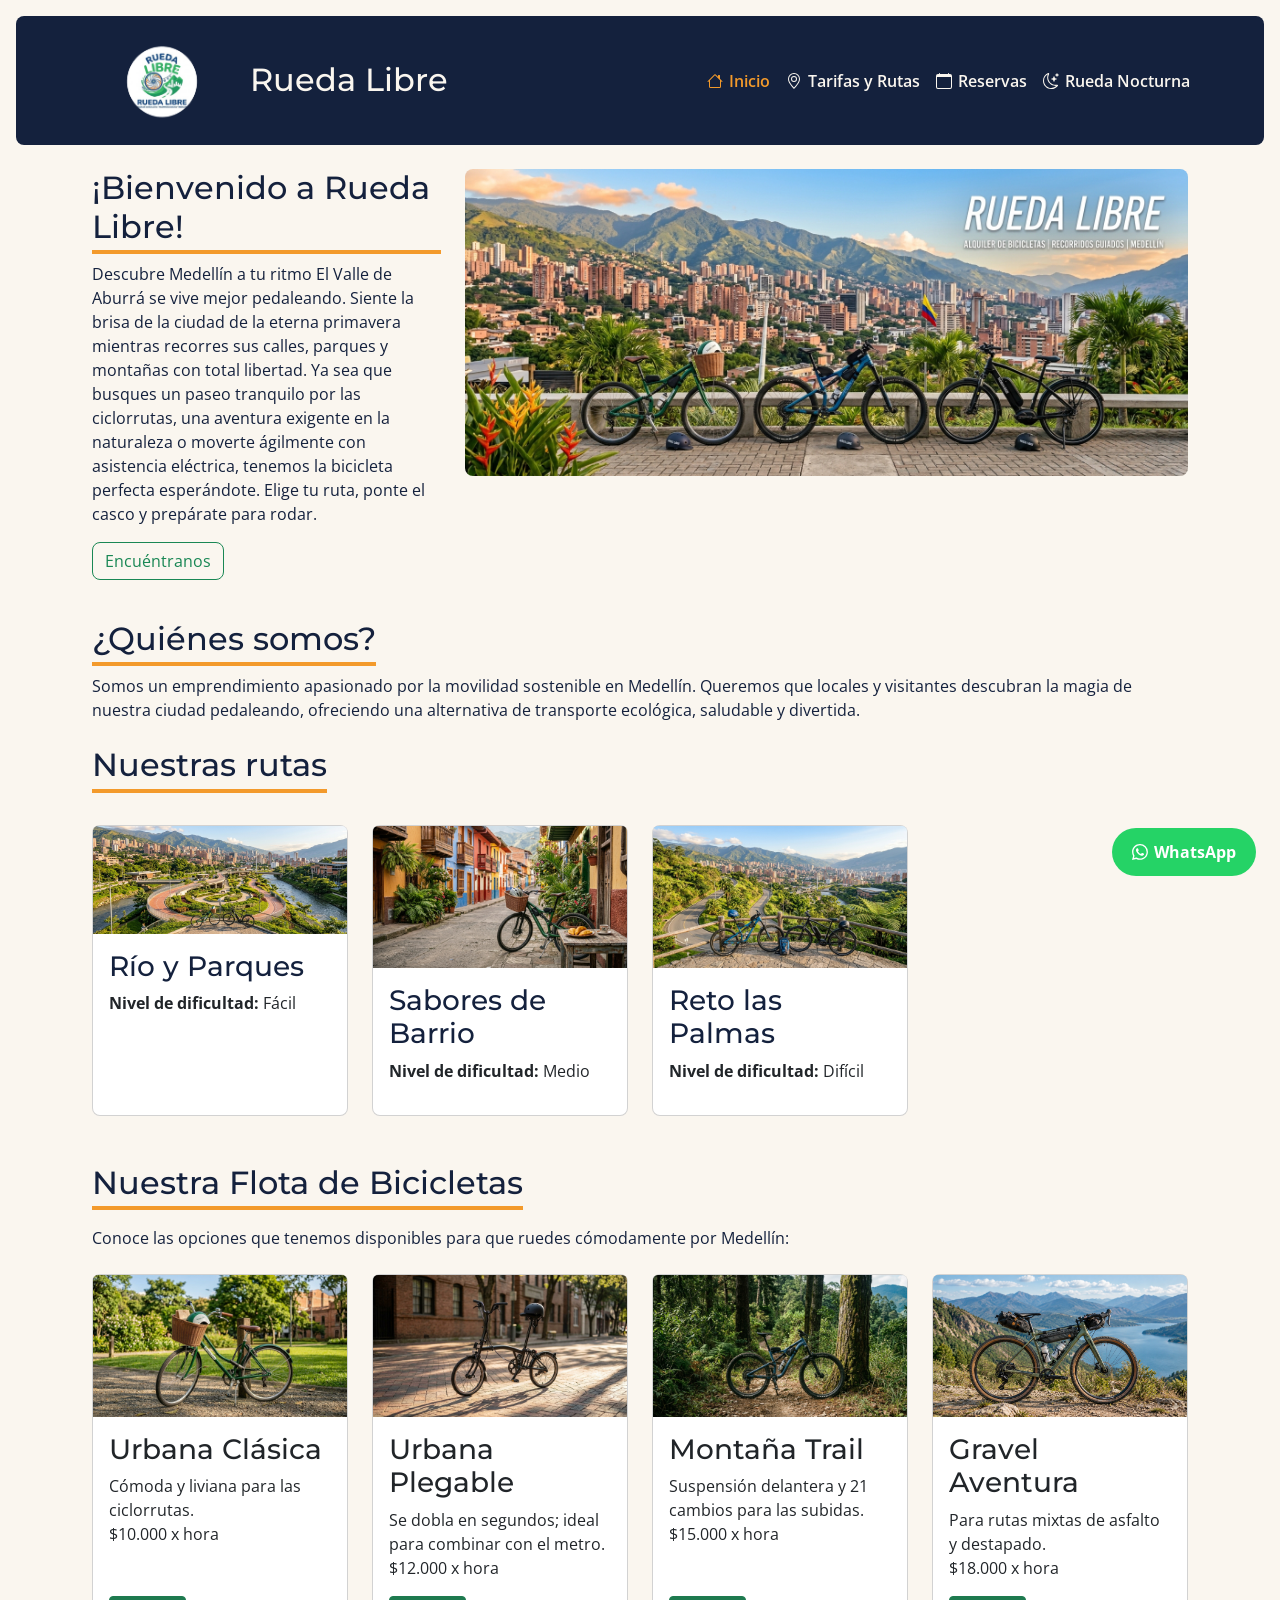
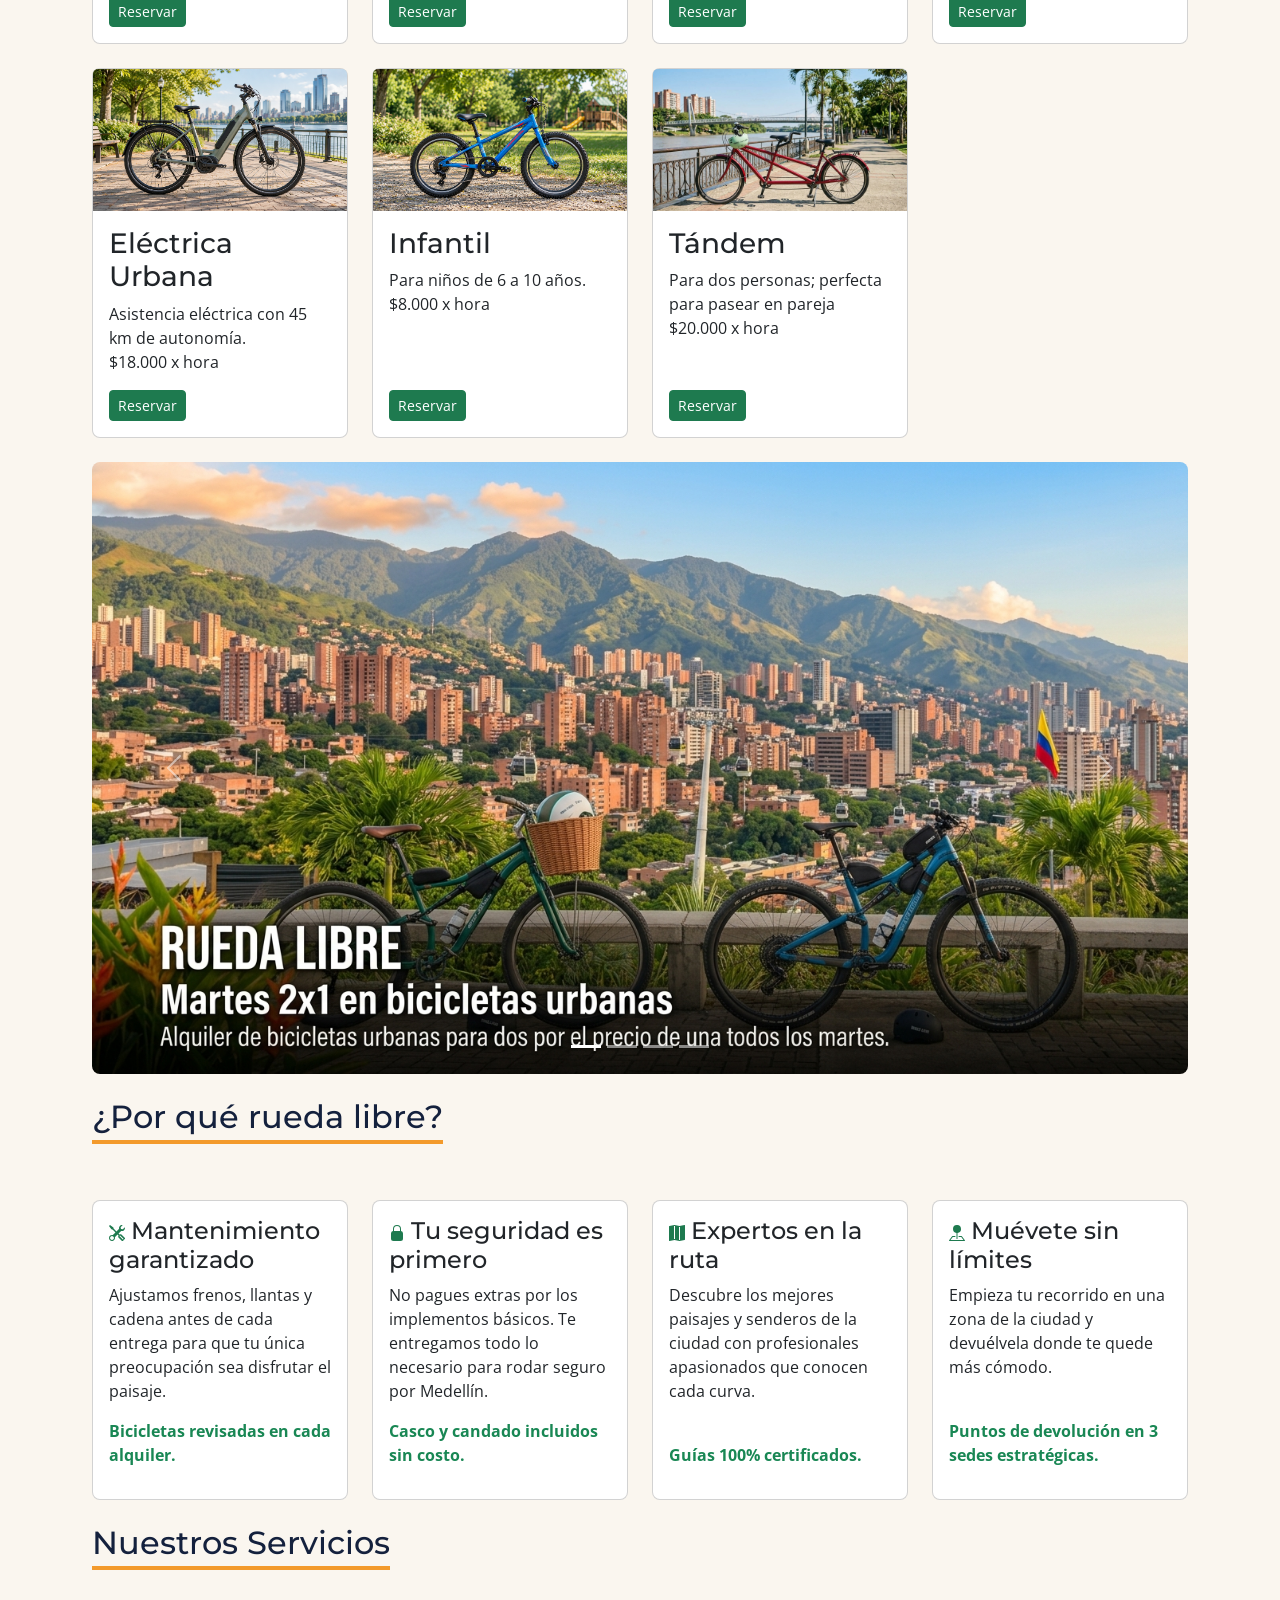
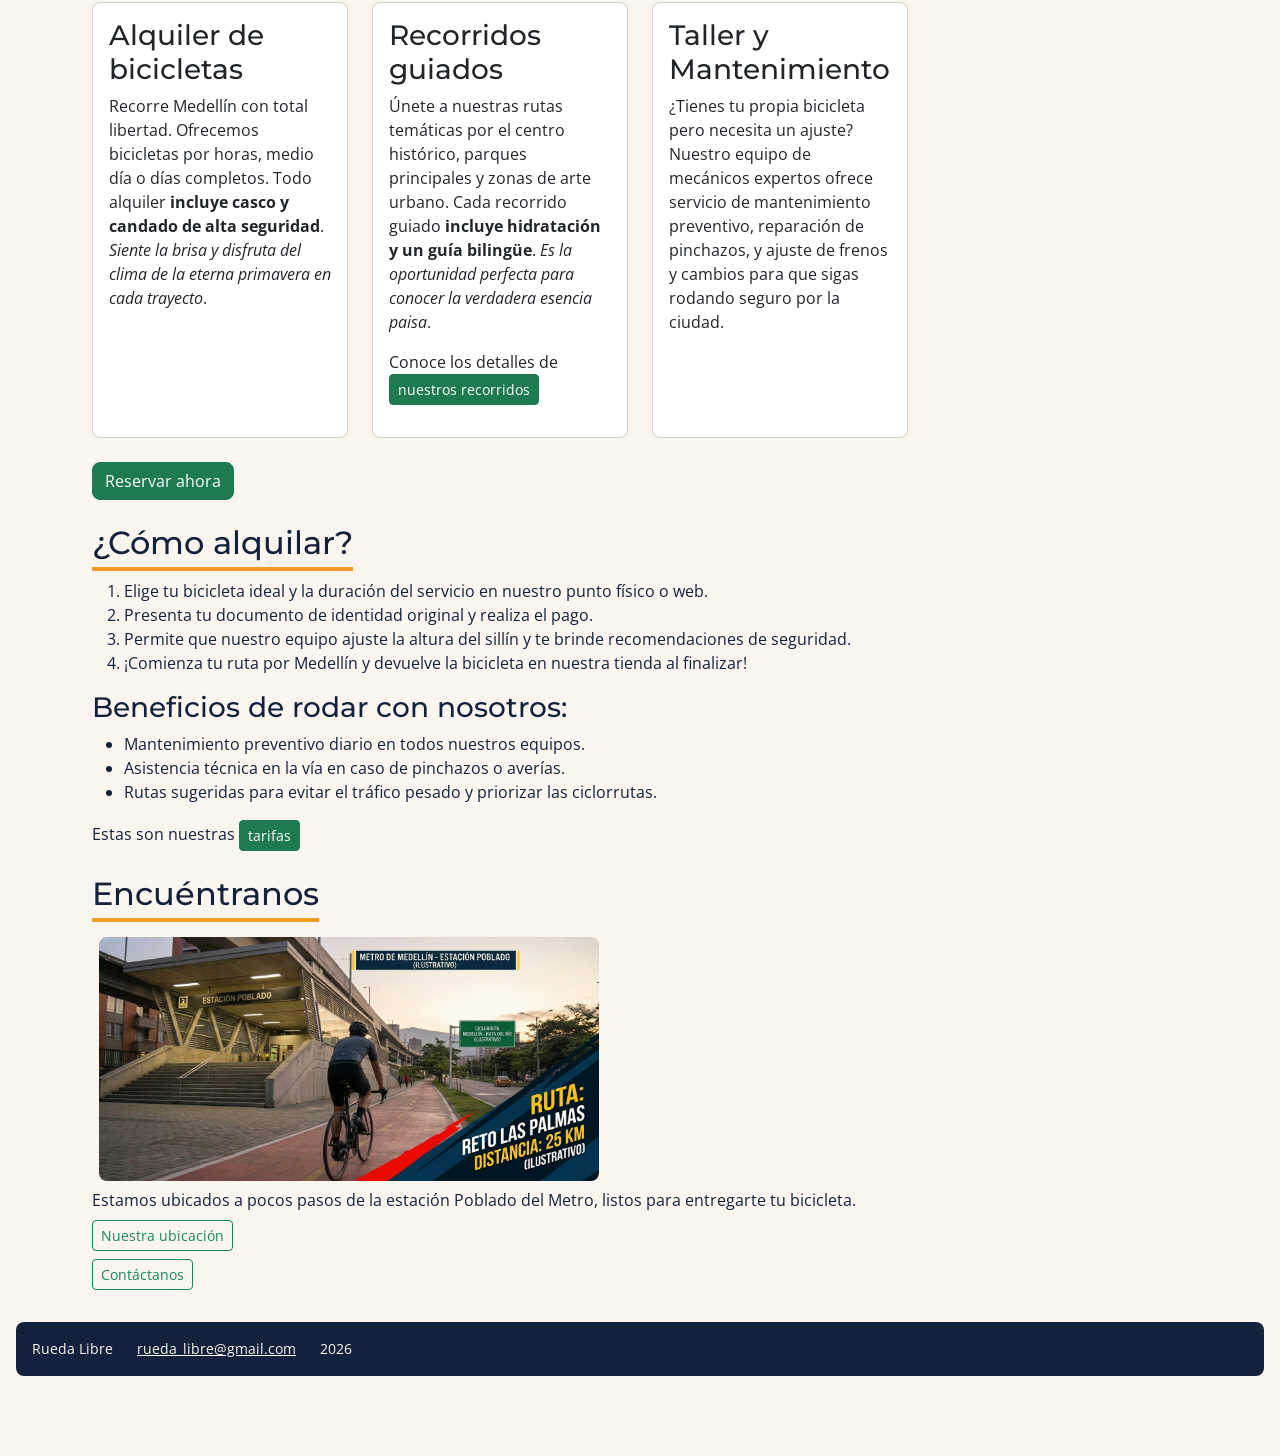
==== commit aa92430e: "MiniReto 10 - Sem 3" ====
--- a/index.html
+++ b/index.html
@@ -19,7 +19,7 @@
     <header class="encabezado-marca">
         <nav class="navbar navbar-expand-lg">
             <div class="container">
-                <a class="navbar-brand d-flex align-items-center gap-2" href="../index.html">
+                <a class="navbar-brand d-flex align-items-center gap-2" href="index.html">
                     <img src="img/rueda-libre.png" alt="Logo Rueda Libre" width="160" height="160" />
                     <h1>Rueda Libre</h1>
                 </a>
@@ -57,6 +57,18 @@
                                     <path
                                         d="M3.5 0a.5.5 0 0 1 .5.5V1h8V.5a.5.5 0 0 1 1 0V1h1a2 2 0 0 1 2 2v11a2 2 0 0 1-2 2H2a2 2 0 0 1-2-2V3a2 2 0 0 1 2-2h1V.5a.5.5 0 0 1 .5-.5M1 4v10a1 1 0 0 0 1 1h12a1 1 0 0 0 1-1V4z" />
                                 </svg>Reservas
+                            </a>
+                        </li>
+                        <li class="nav-item">
+                            <a href="nocturna/index.html" class="icon-link nav-link">
+                                <svg xmlns="http://www.w3.org/2000/svg" width="16" height="16" fill="currentColor"
+                                    class="bi bi-moon-stars" aria-hidden="true" viewBox="0 0 16 16">
+                                    <path
+                                        d="M6 .278a.77.77 0 0 1 .08.858 7.2 7.2 0 0 0-.878 3.46c0 4.021 3.278 7.277 7.318 7.277q.792-.001 1.533-.16a.79.79 0 0 1 .81.316.73.73 0 0 1-.031.893A8.35 8.35 0 0 1 8.344 16C3.734 16 0 12.286 0 7.71 0 4.266 2.114 1.312 5.124.06A.75.75 0 0 1 6 .278M4.858 1.311A7.27 7.27 0 0 0 1.025 7.71c0 4.02 3.279 7.276 7.319 7.276a7.32 7.32 0 0 0 5.205-2.162q-.506.063-1.029.063c-4.61 0-8.343-3.714-8.343-8.29 0-1.167.242-2.278.681-3.286" />
+                                    <path
+                                        d="M10.794 3.148a.217.217 0 0 1 .412 0l.387 1.162c.173.518.579.924 1.097 1.097l1.162.387a.217.217 0 0 1 0 .412l-1.162.387a1.73 1.73 0 0 0-1.097 1.097l-.387 1.162a.217.217 0 0 1-.412 0l-.387-1.162A1.73 1.73 0 0 0 9.31 6.593l-1.162-.387a.217.217 0 0 1 0-.412l1.162-.387a1.73 1.73 0 0 0 1.097-1.097zM13.863.099a.145.145 0 0 1 .274 0l.258.774c.115.346.386.617.732.732l.774.258a.145.145 0 0 1 0 .274l-.774.258a1.16 1.16 0 0 0-.732.732l-.258.774a.145.145 0 0 1-.274 0l-.258-.774a1.16 1.16 0 0 0-.732-.732l-.774-.258a.145.145 0 0 1 0-.274l.774-.258c.346-.115.617-.386.732-.732z" />
+                                </svg>
+                                Rueda Nocturna
                             </a>
                         </li>
                     </ul>
@@ -238,6 +250,8 @@
                         aria-label="Imagen 2"></button>
                     <button type="button" data-bs-target="#carouselExampleIndicators" data-bs-slide-to="2"
                         aria-label="Imagen 3"></button>
+                    <button type="button" data-bs-target="#carouselExampleIndicators" data-bs-slide-to="3"
+                        aria-label="Imagen 4"></button>
                 </div>
                 <div class="carousel-inner">
                     <div class="carousel-item active" data-bs-interval="3000">
@@ -251,6 +265,17 @@
                     <div class="carousel-item" data-bs-interval="3000">
                         <img src="img/carrusel-3.jpg" class="d-block w-100 imagen-carrusel"
                             alt="Recorrido gratis en cumpleaños">
+                    </div>
+                    <div class="carousel-item" data-bs-interval="3000">
+                        <a href="nocturna/index.html" class="d-block text-decoration-none">
+                            <img src="img/luna-palmas.jpg" class="d-block w-100 imagen-carrusel"
+                                alt="Campaña Rueda Nocturna: recorridos guiados en bicicleta por Medellín">
+                            <div class="carousel-caption bg-dark bg-opacity-75 rounded-3 p-3">
+                                <h3 class="h5 text-warning mb-1">Nueva campaña: Rueda Nocturna</h3>
+                                <p class="small text-white mb-2">Descubre Medellín en bici cuando se encienden las luces · Jueves a sábado.</p>
+                                <span class="btn btn-naranja btn-sm fw-bold">Conoce Rueda Nocturna</span>
+                            </div>
+                        </a>
                     </div>
                 </div>
                 <button class="carousel-control-prev" type="button" data-bs-target="#carouselExampleIndicators"
